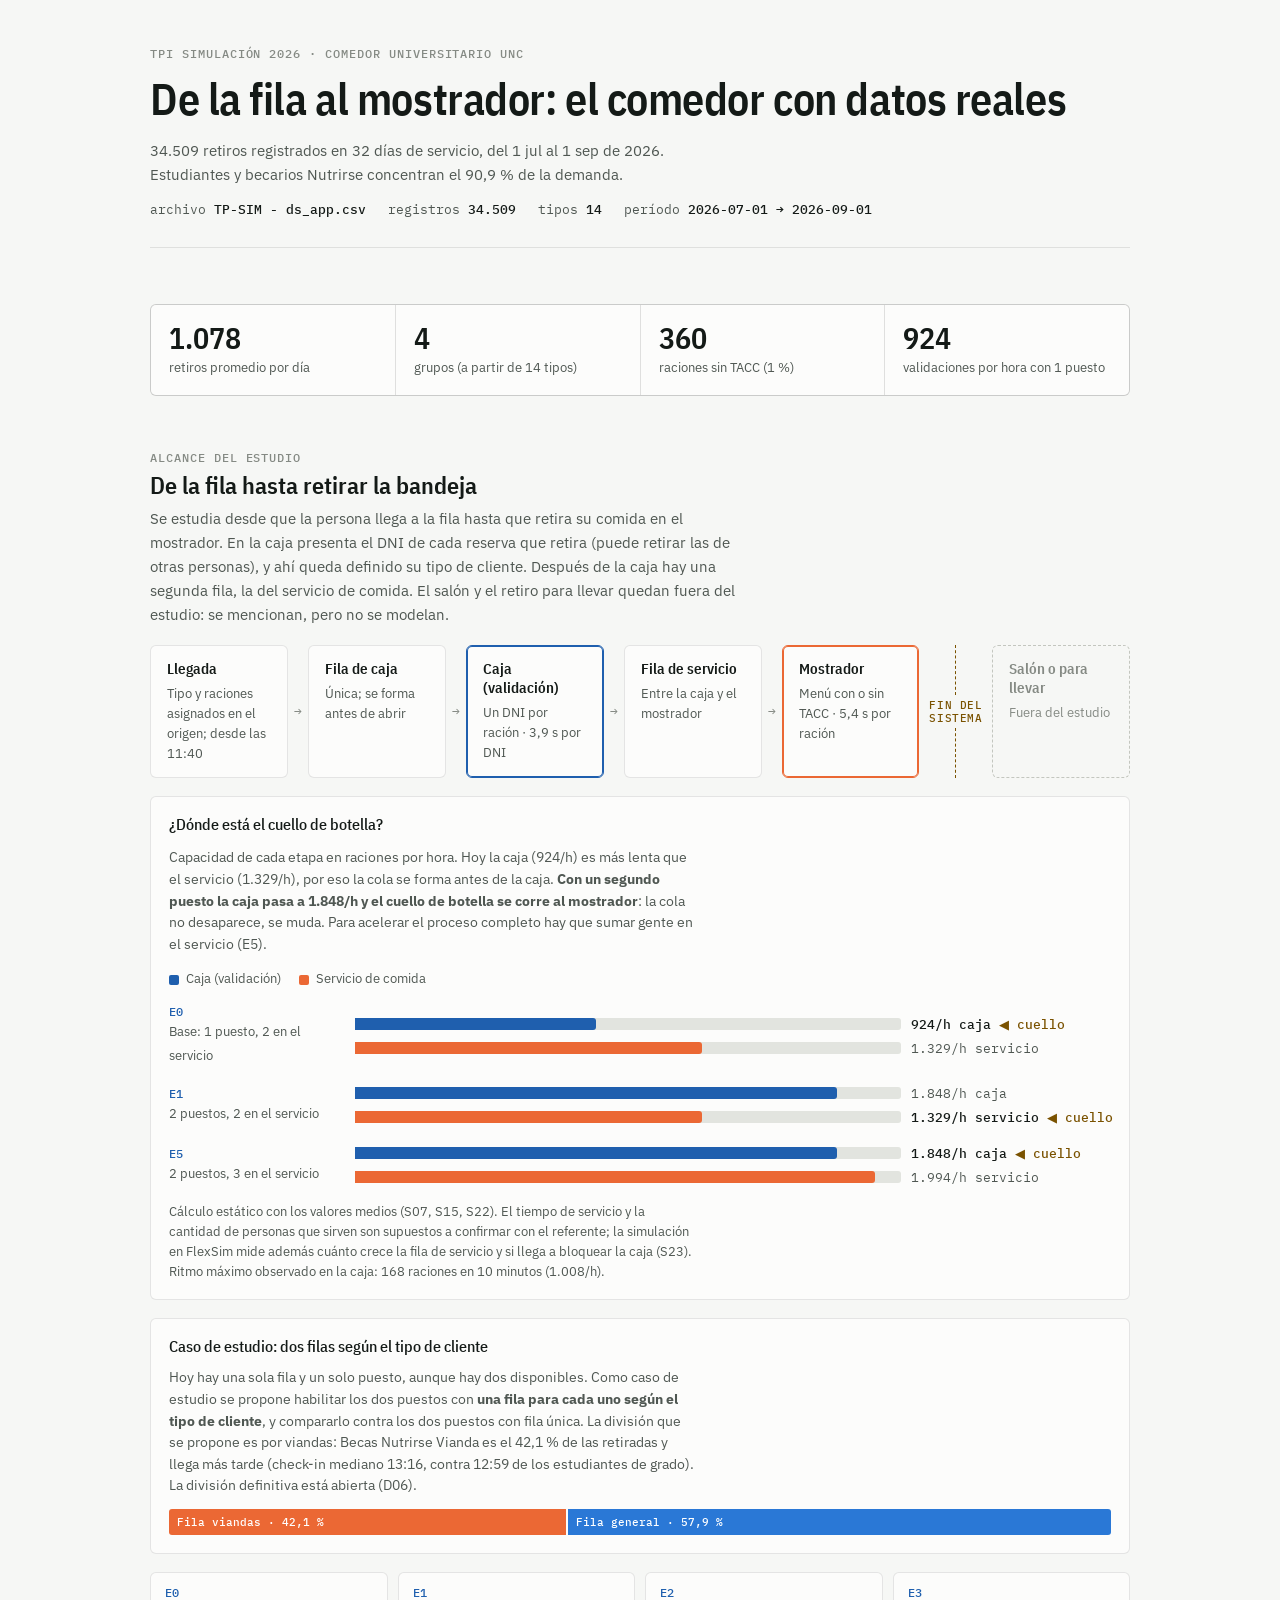
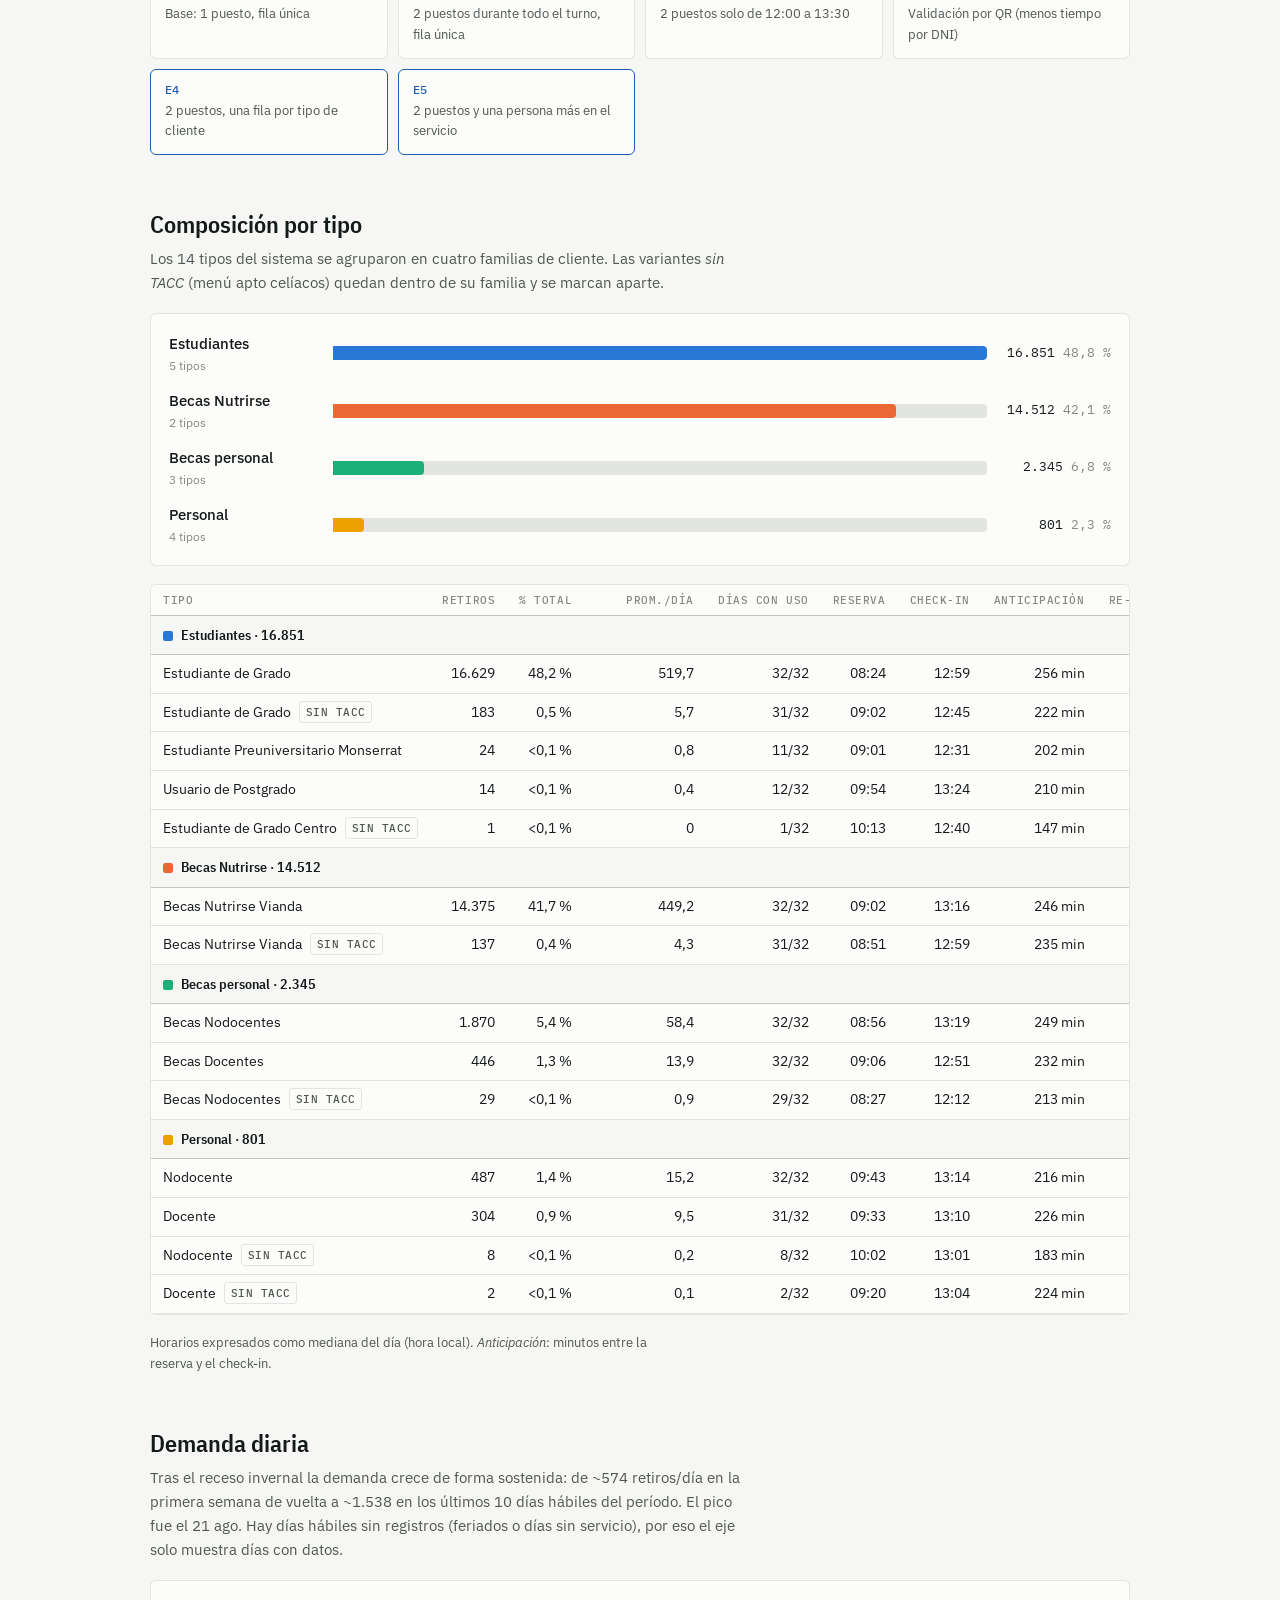
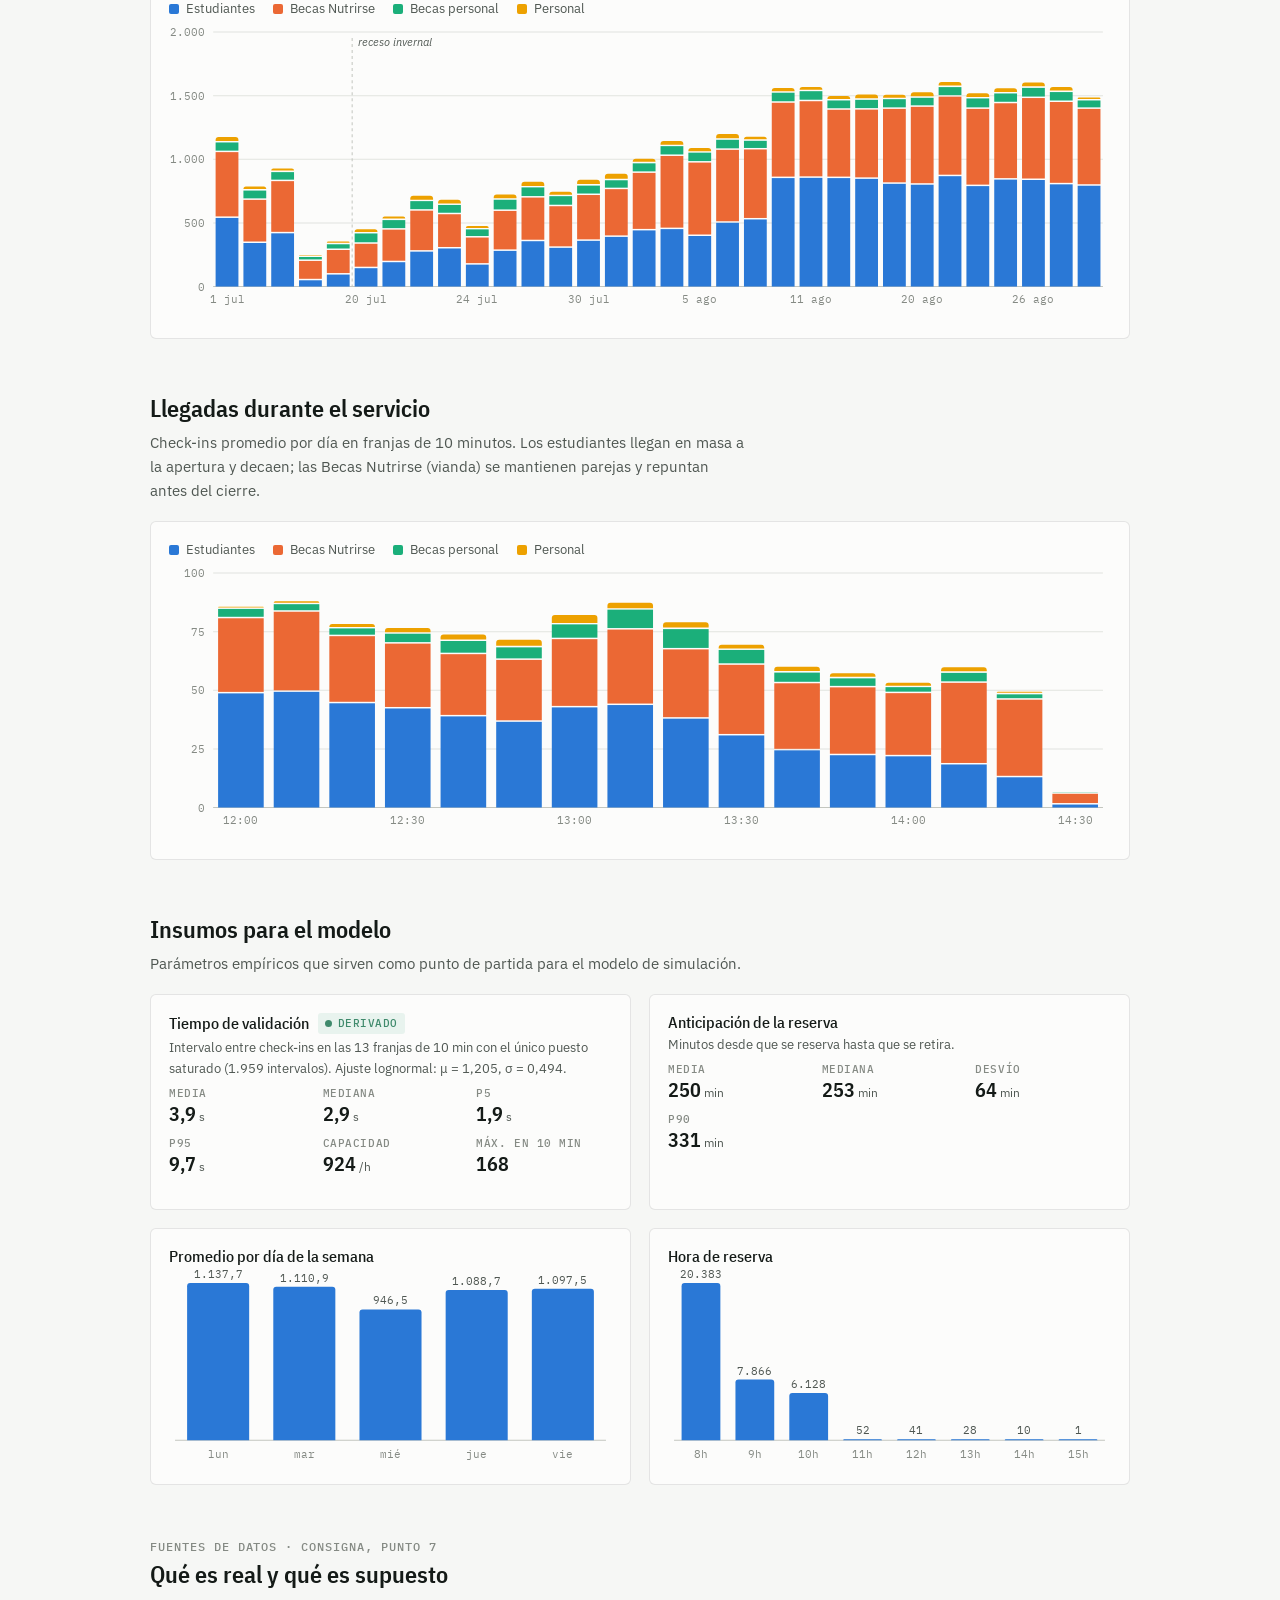
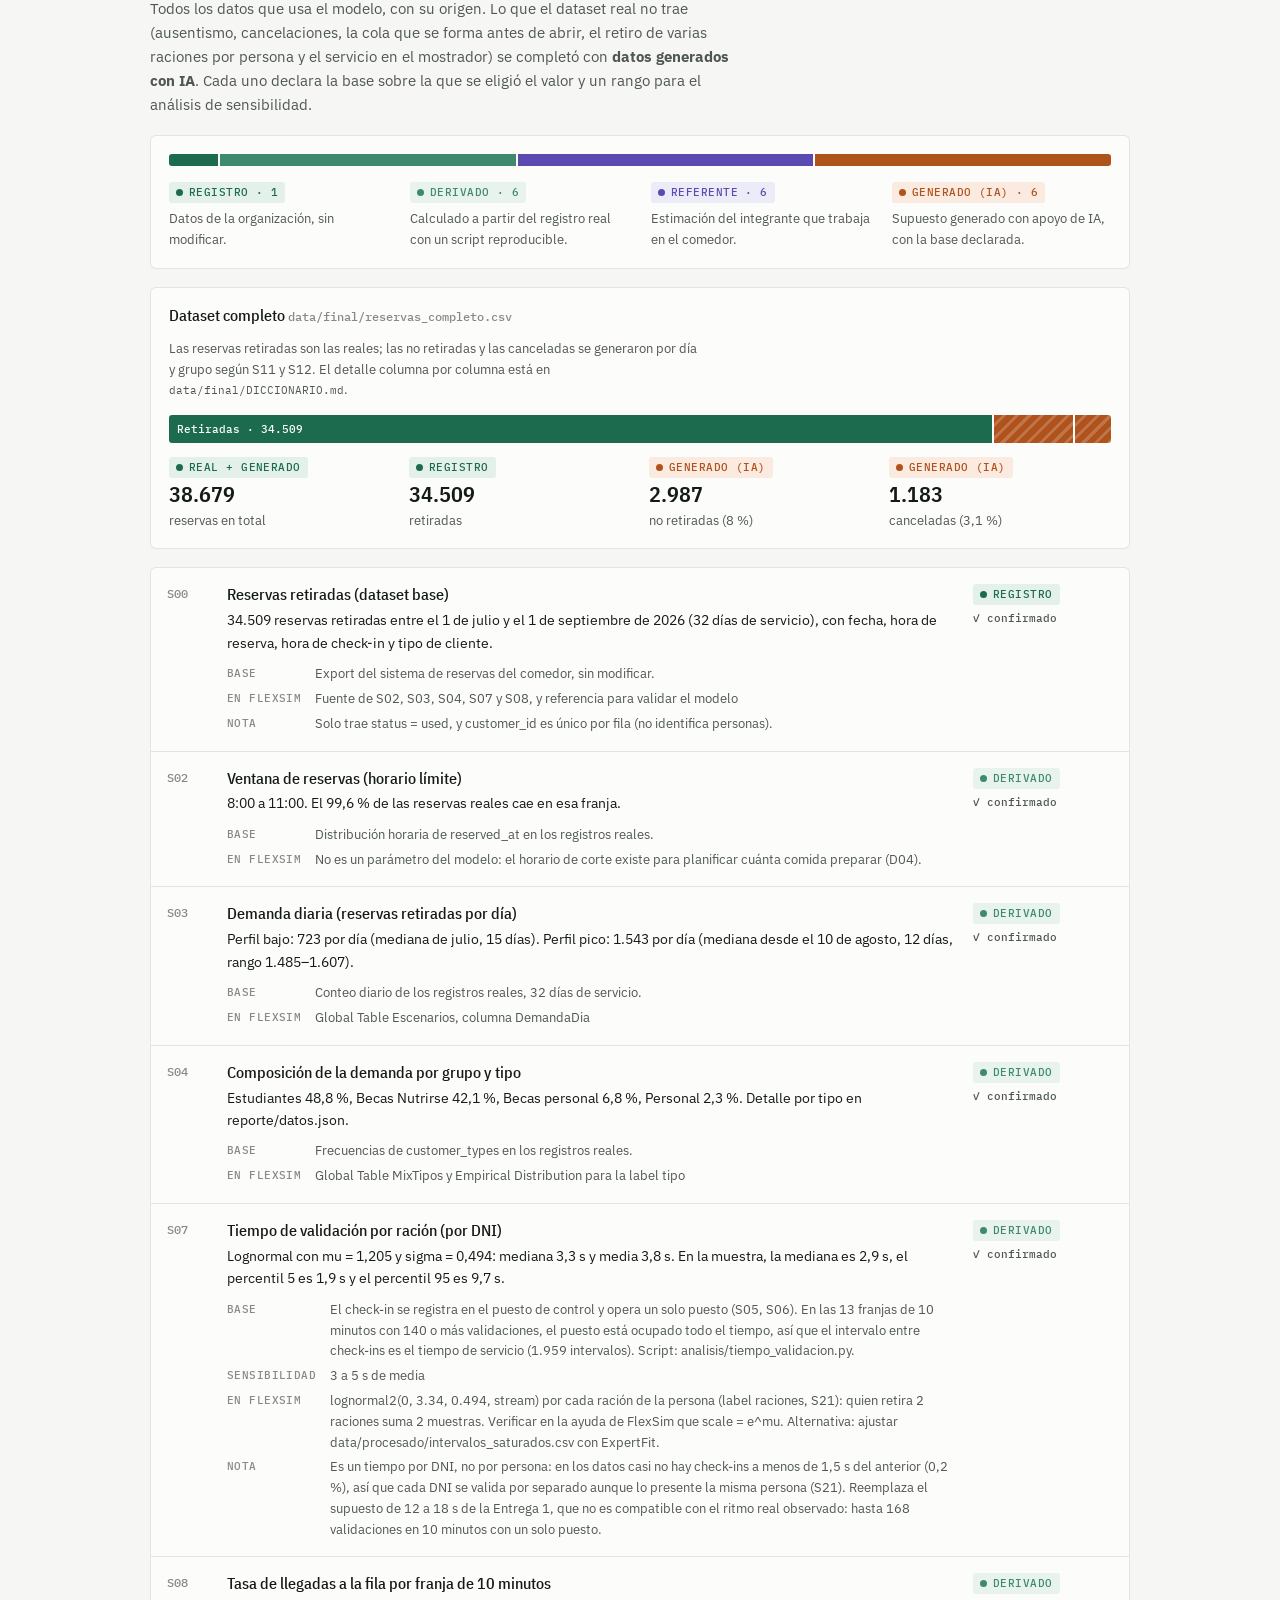
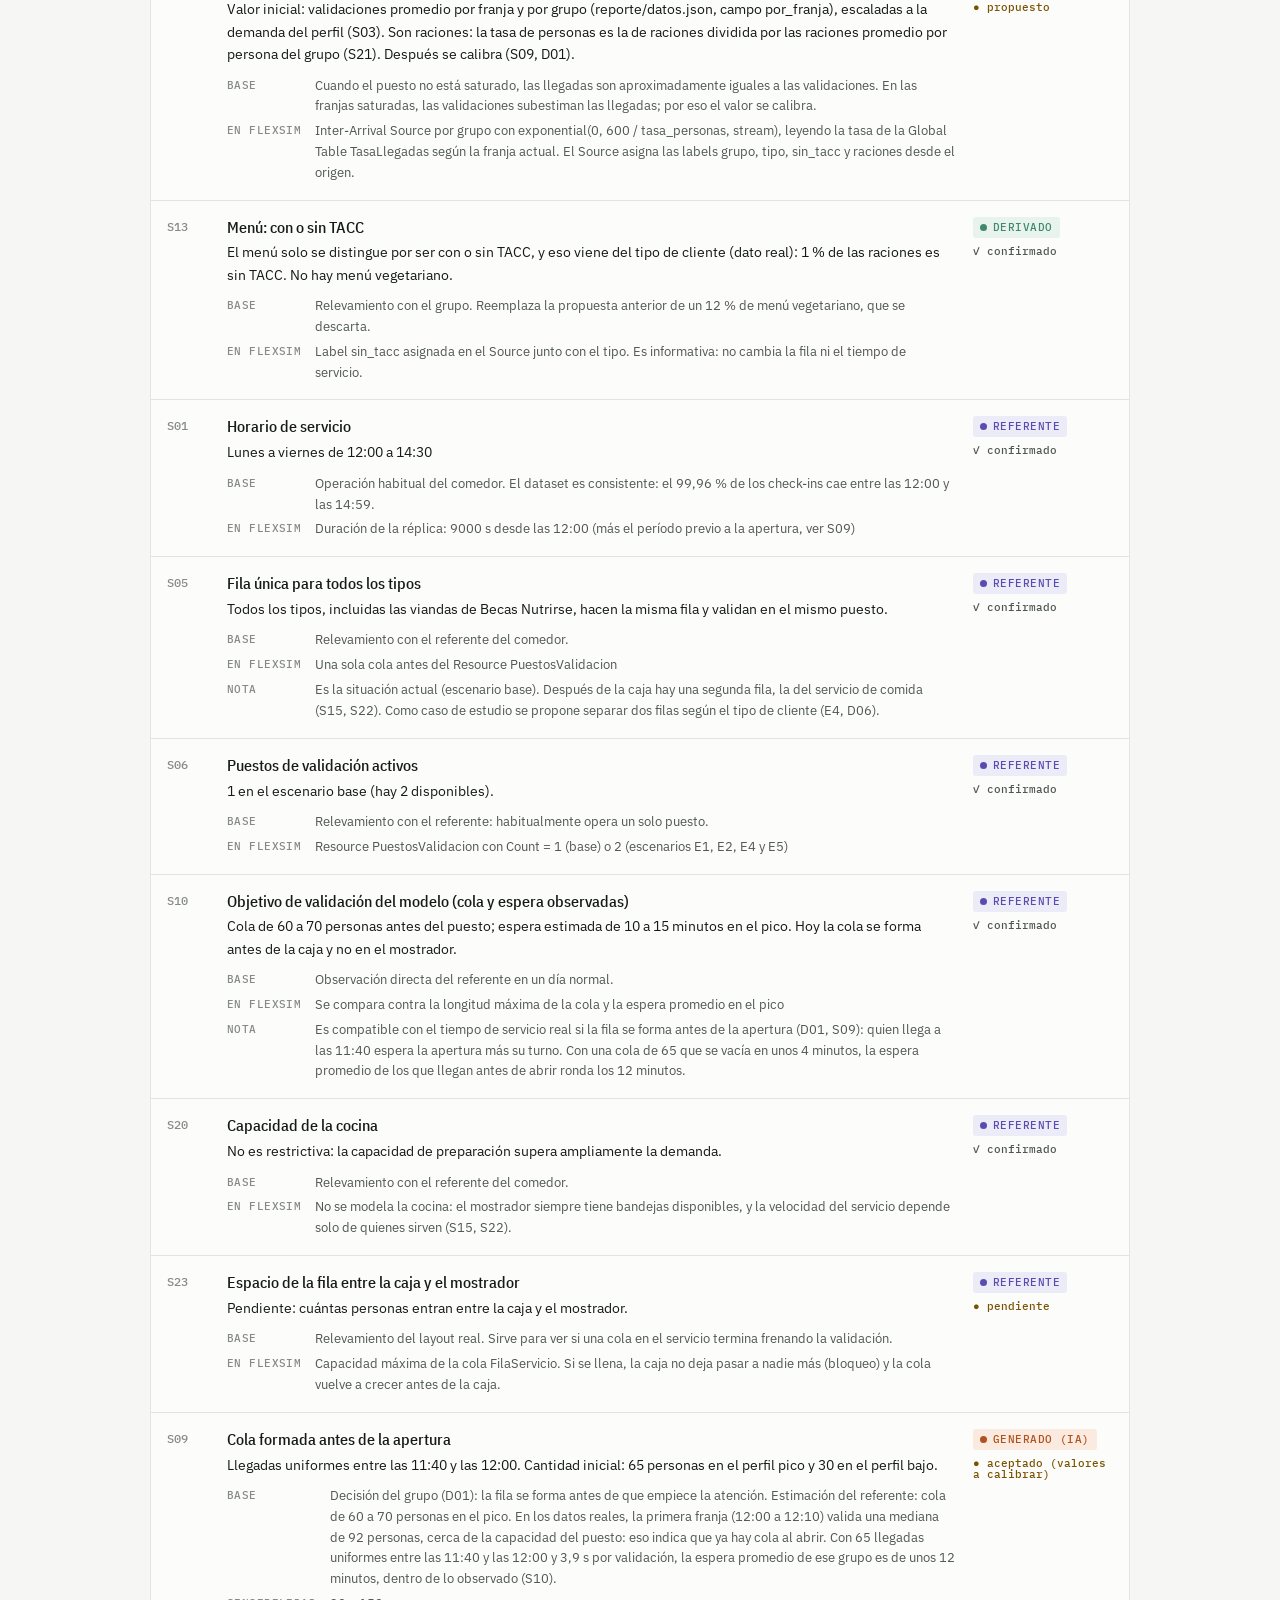
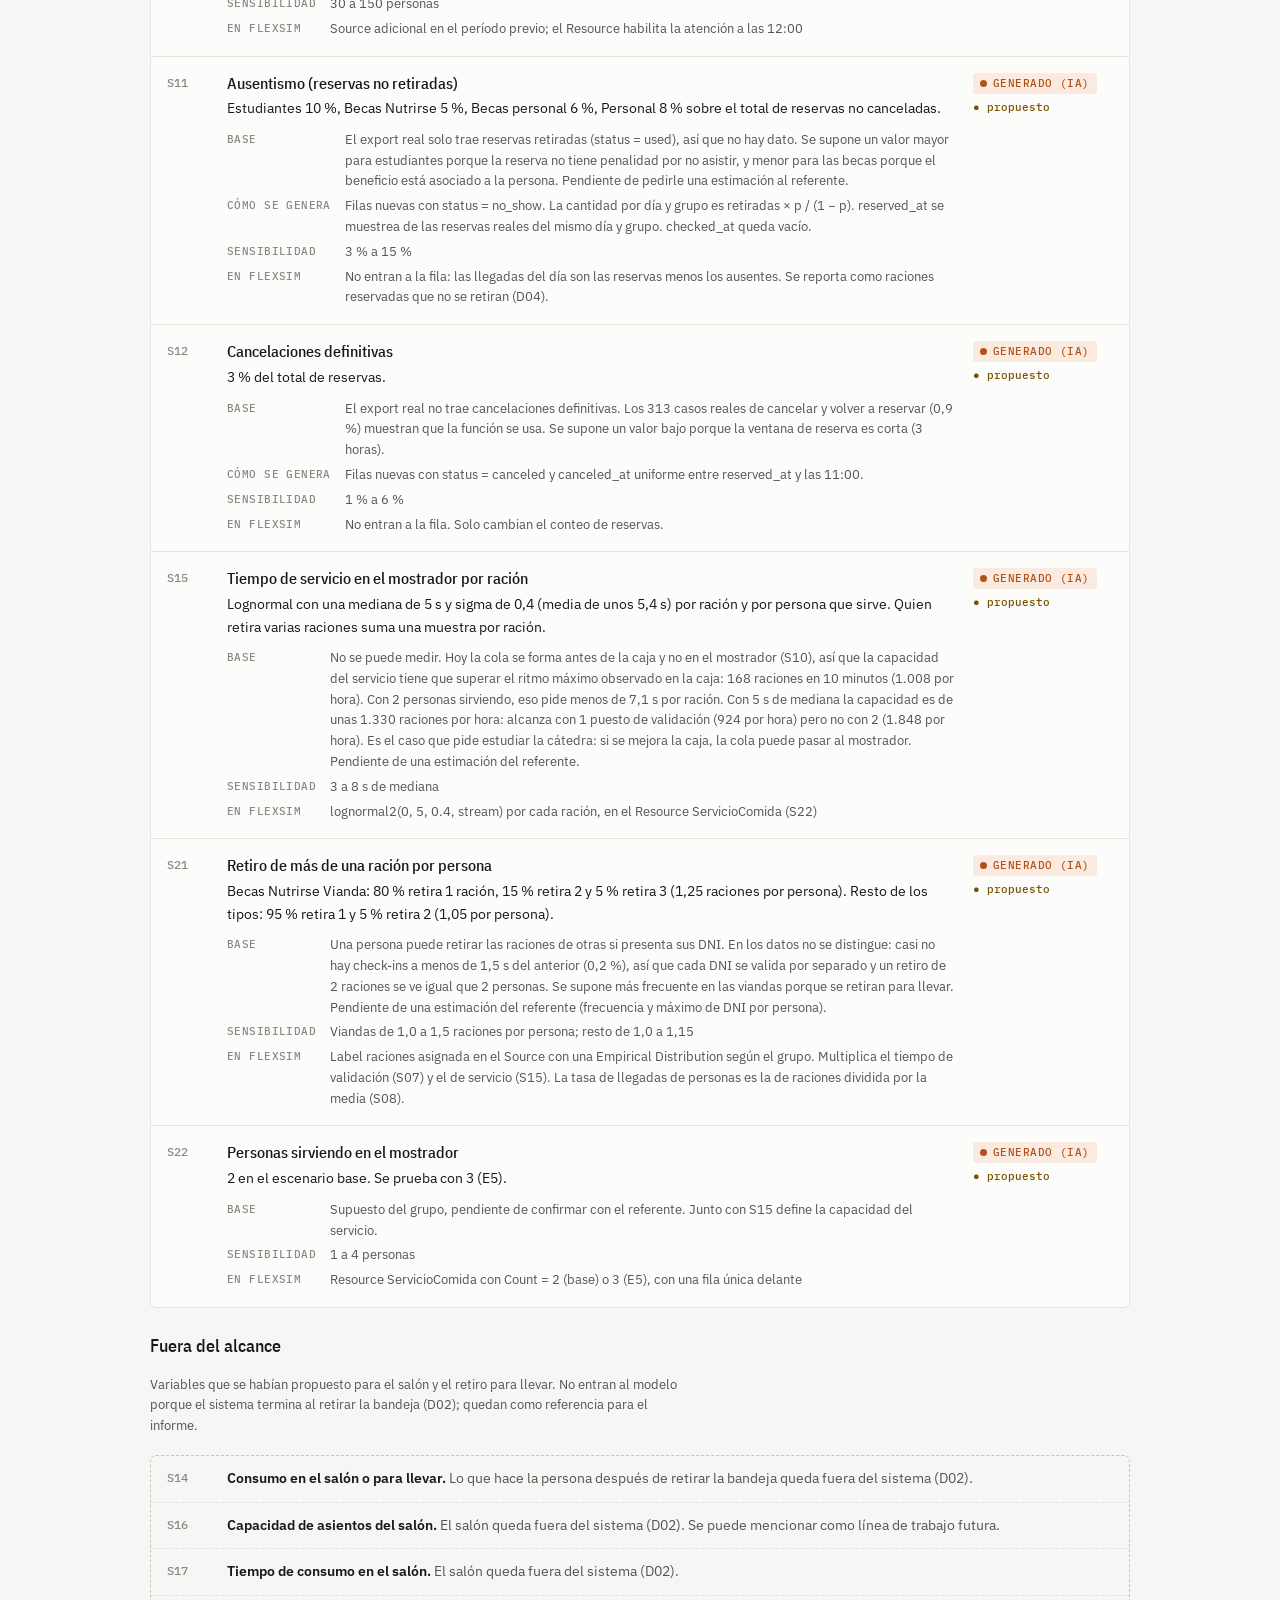
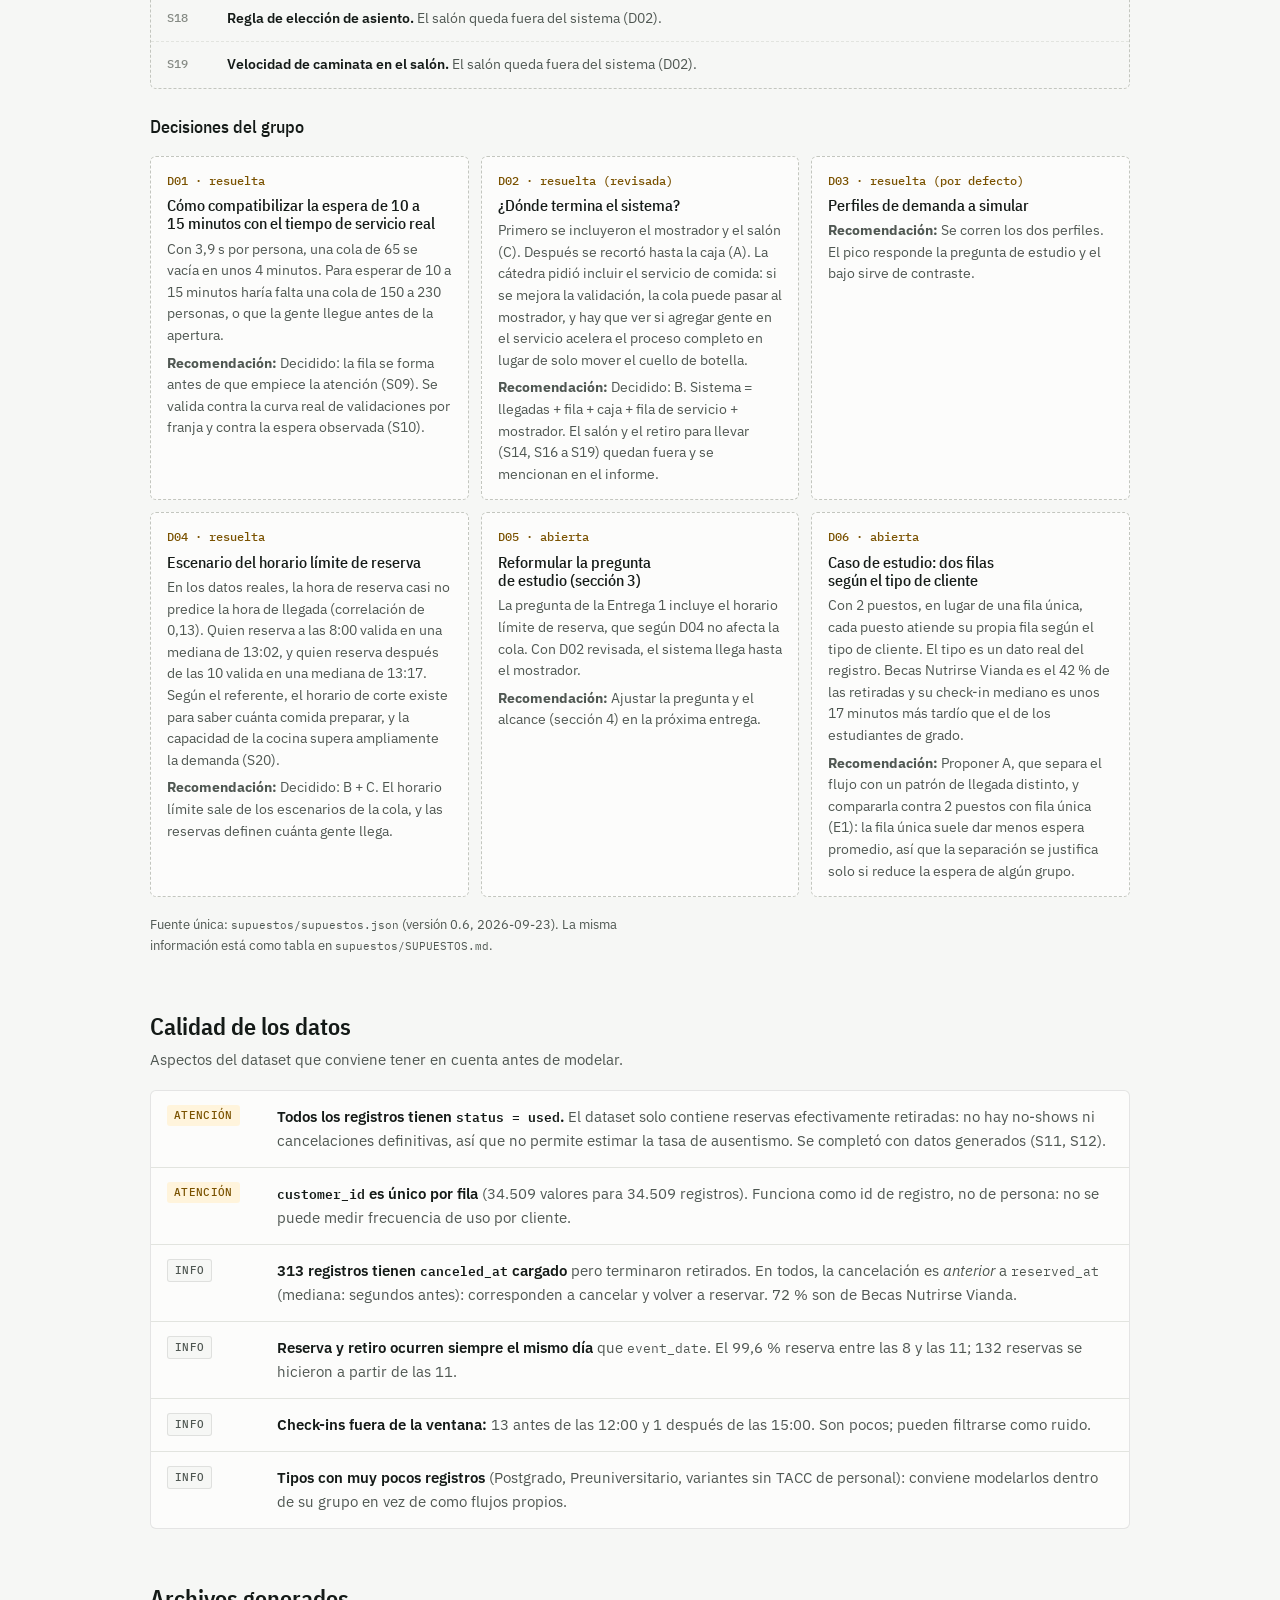
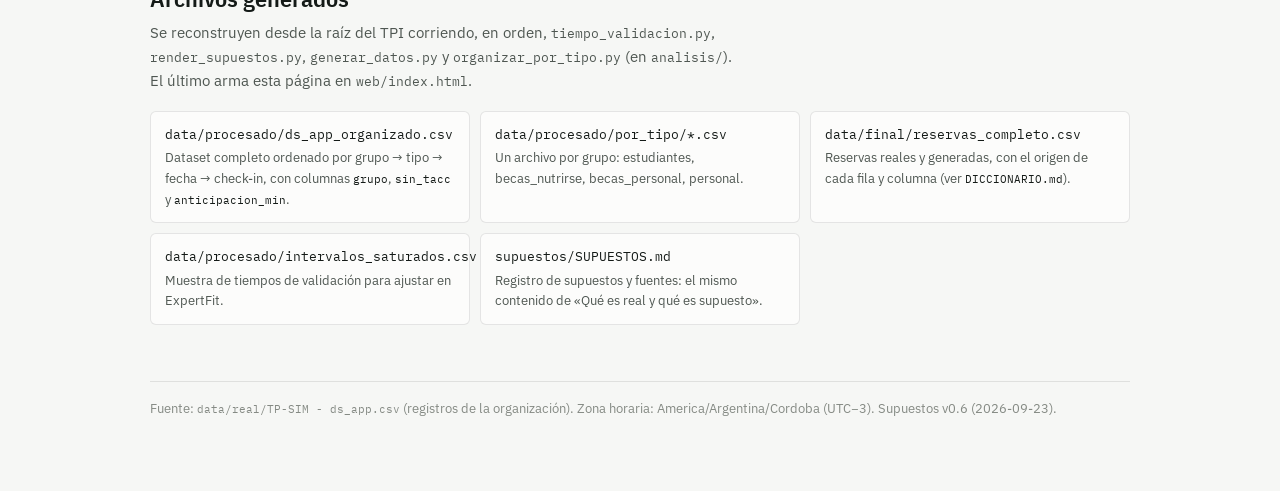
==== web/index.html @ 0ad87bfc "Alcance hasta el mostrador, retiro múltiple y página para Vercel - D02 revisada: el sistema va de la" ====
<!doctype html>
<html lang="es">
<head>
<meta charset="utf-8">
<meta name="viewport" content="width=device-width, initial-scale=1">
<title>Fila del comedor UNC</title>
<meta name="description" content="TPI Simulación 2026: datos, alcance y supuestos del modelo de la fila de validación y del servicio de comida del Comedor Universitario UNC.">
<link rel="icon" href="data:image/svg+xml,%3Csvg xmlns='http://www.w3.org/2000/svg' viewBox='0 0 16 16'%3E%3Crect x='1' y='9' width='3' height='6' rx='1' fill='%232a78d6'/%3E%3Crect x='6.5' y='5' width='3' height='10' rx='1' fill='%232a78d6'/%3E%3Crect x='12' y='1' width='3' height='14' rx='1' fill='%23eb6834'/%3E%3C/svg%3E">
<link rel="preconnect" href="https://fonts.googleapis.com">
<link rel="preconnect" href="https://fonts.gstatic.com" crossorigin>
<link rel="stylesheet" href="https://fonts.googleapis.com/css2?family=IBM+Plex+Mono:wght@400;500&family=IBM+Plex+Sans+Condensed:wght@500;600&family=IBM+Plex+Sans:wght@400;500;600&display=swap">
<style>
:root{
  --ground:#f6f7f5; --surface:#fcfcfb; --ink:#141a17; --ink-2:#4f5752; --muted:#858a84;
  --grid:#e2e4df; --axis:#c3c6bf; --line:rgba(20,26,23,.10); --accent:#1f5fae;
  --s1:#2a78d6; --s2:#eb6834; --s3:#1baf7a; --s4:#eda100;
  --warn-bg:#fff4dc; --warn-ink:#7a5200;
  --sans:"IBM Plex Sans",system-ui,-apple-system,"Segoe UI",sans-serif;
  --cond:"IBM Plex Sans Condensed","Arial Narrow",system-ui,sans-serif;
  --mono:"IBM Plex Mono",ui-monospace,"Cascadia Mono",Consolas,monospace;
}
@media (prefers-color-scheme: dark){
  :root:not([data-theme="light"]){
    color-scheme:dark;
    --ground:#101311; --surface:#191c1a; --ink:#f1f3ef; --ink-2:#c1c6bf; --muted:#8a8f88;
    --grid:#2a2e2b; --axis:#3a3f3b; --line:rgba(255,255,255,.10); --accent:#7fb0ef;
    --s1:#3987e5; --s2:#d95926; --s3:#199e70; --s4:#c98500;
    --warn-bg:#2f2610; --warn-ink:#f2c35e;
  }
}
:root[data-theme="dark"]{
  color-scheme:dark;
  --ground:#101311; --surface:#191c1a; --ink:#f1f3ef; --ink-2:#c1c6bf; --muted:#8a8f88;
  --grid:#2a2e2b; --axis:#3a3f3b; --line:rgba(255,255,255,.10); --accent:#7fb0ef;
  --s1:#3987e5; --s2:#d95926; --s3:#199e70; --s4:#c98500;
  --warn-bg:#2f2610; --warn-ink:#f2c35e;
}
*{box-sizing:border-box}
body{background:var(--ground);color:var(--ink);font:15px/1.6 var(--sans);padding-inline:16px;padding-block:40px 64px}
.page{max-width:980px;margin:0 auto;display:flex;flex-direction:column;gap:56px}
h1,h2,h3{font-family:var(--cond);font-weight:600;line-height:1.15;text-wrap:balance;margin:0}
h1{font-size:clamp(30px,5vw,44px);letter-spacing:-.01em}
h2{font-size:24px}
h3{font-size:16px;font-weight:500}
p{margin:0;max-width:66ch;color:var(--ink-2)}
.eyebrow{font:500 12px/1 var(--mono);letter-spacing:.08em;text-transform:uppercase;color:var(--muted)}
.num{font-variant-numeric:tabular-nums}
code,.mono{font-family:var(--mono);font-size:.88em}

header{display:flex;flex-direction:column;gap:14px;padding-bottom:28px;border-bottom:1px solid var(--line)}
.meta{display:flex;flex-wrap:wrap;gap:6px 22px;font:13px/1.4 var(--mono);color:var(--ink-2)}
.meta b{font-weight:500;color:var(--ink)}

.figs{display:grid;grid-template-columns:repeat(4,1fr);gap:1px;background:var(--line);border:1px solid var(--line);border-radius:6px;overflow:hidden}
.fig{background:var(--surface);padding:16px 18px;display:flex;flex-direction:column;gap:4px}
.fig .v{font:600 30px/1.1 var(--cond)}
.fig .l{font-size:13px;color:var(--ink-2)}
@media (max-width:720px){.figs{grid-template-columns:repeat(2,1fr)}}

section{display:flex;flex-direction:column;gap:18px}
.sec-head{display:flex;flex-direction:column;gap:8px}
.panel{background:var(--surface);border:1px solid var(--line);border-radius:6px;padding:18px}

.legend{display:flex;flex-wrap:wrap;gap:6px 18px;font-size:13px;color:var(--ink-2)}
.legend span{display:inline-flex;align-items:center;gap:7px}
.legend i{width:10px;height:10px;border-radius:2px;display:inline-block}

/* composición por grupo */
.groups{display:flex;flex-direction:column;gap:14px}
.grow{display:grid;grid-template-columns:150px 1fr 110px;gap:14px;align-items:center}
.grow .name{font-weight:500}
.grow .name small{display:block;font-weight:400;font-size:12px;color:var(--muted)}
.track{height:14px;background:var(--grid);border-radius:0 4px 4px 0;overflow:hidden}
.track div{height:100%;border-radius:0 4px 4px 0}
.grow .val{text-align:right;font-family:var(--mono);font-size:13px}
.grow .val span{color:var(--muted)}
@media (max-width:560px){.grow{grid-template-columns:1fr 90px}.grow .track{grid-column:1/-1;grid-row:2}}

/* tabla */
.tbl-wrap{overflow-x:auto;border:1px solid var(--line);border-radius:6px;background:var(--surface)}
table{border-collapse:collapse;width:100%;min-width:760px;font-size:13.5px}
th,td{padding:8px 12px;text-align:right;white-space:nowrap}
th{font:500 11px/1.3 var(--mono);letter-spacing:.05em;text-transform:uppercase;color:var(--muted);border-bottom:1px solid var(--axis);vertical-align:bottom}
td{border-bottom:1px solid var(--grid);font-variant-numeric:tabular-nums}
th:first-child,td:first-child{text-align:left}
tr.gh td{background:var(--ground);font-family:var(--cond);font-weight:600;font-size:14px;border-bottom:1px solid var(--axis)}
tr.gh td i{width:10px;height:10px;border-radius:2px;display:inline-block;margin-right:8px;vertical-align:-1px}
.tag{font:500 10.5px/1 var(--mono);letter-spacing:.04em;padding:3px 6px;border-radius:3px;border:1px solid var(--line);color:var(--ink-2);margin-left:8px;vertical-align:1px}
td.bar{width:120px;padding-right:18px}
td.bar div{height:8px;border-radius:0 3px 3px 0}

/* charts */
.chart{position:relative;width:100%}
.chart svg{display:block;width:100%;height:auto;overflow:visible}
.chart text{fill:var(--muted);font:11px var(--mono)}
.chart .gl{stroke:var(--grid);stroke-width:1}
.chart .bl{stroke:var(--axis);stroke-width:1}
.chart .note{fill:var(--ink-2);font:italic 11px var(--sans)}
.chart .hit{fill:transparent;cursor:crosshair}
.chart .hit:hover{fill:var(--line)}
.tip{position:absolute;pointer-events:none;background:var(--surface);border:1px solid var(--line);box-shadow:0 6px 20px rgba(0,0,0,.12);border-radius:6px;padding:10px 12px;font-size:12.5px;min-width:170px;z-index:5}
.tip b{display:block;font:500 12px var(--mono);margin-bottom:6px;color:var(--ink)}
.tip div{display:flex;justify-content:space-between;gap:14px;color:var(--ink-2)}
.tip div span:last-child{font-family:var(--mono);color:var(--ink)}
.tip i{width:8px;height:8px;border-radius:2px;display:inline-block;margin-right:6px}
.tip .tot{border-top:1px solid var(--grid);margin-top:5px;padding-top:5px}

.two{display:grid;grid-template-columns:1fr 1fr;gap:18px}
@media (max-width:760px){.two{grid-template-columns:1fr}}

.stats{display:grid;grid-template-columns:repeat(auto-fit,minmax(130px,1fr));gap:10px 18px;margin-top:6px}
.stats div{display:flex;flex-direction:column;gap:2px}
.stats dt{font:500 11px var(--mono);letter-spacing:.05em;text-transform:uppercase;color:var(--muted)}
.stats dd{margin:0;font:600 20px/1.2 var(--cond)}
.stats dd small{font:400 12px var(--sans);color:var(--ink-2);margin-left:3px}

.obs{display:flex;flex-direction:column;gap:0;margin:0;padding:0;border:1px solid var(--line);border-radius:6px;background:var(--surface)}
.obs li{list-style:none;display:grid;grid-template-columns:96px 1fr;gap:14px;padding:14px 16px;border-bottom:1px solid var(--grid)}
.obs li:last-child{border-bottom:0}
.pill{align-self:start;justify-self:start;font:500 11px/1 var(--mono);padding:5px 7px;border-radius:3px;background:var(--warn-bg);color:var(--warn-ink);letter-spacing:.03em}
.pill.info{background:var(--ground);color:var(--ink-2);border:1px solid var(--line)}
.obs p{max-width:none}
.obs strong{color:var(--ink);font-weight:600}
@media (max-width:520px){.obs li{grid-template-columns:1fr;gap:8px}}

.files{display:grid;grid-template-columns:repeat(auto-fit,minmax(260px,1fr));gap:10px}
.files div{padding:12px 14px;border:1px solid var(--line);border-radius:6px;background:var(--surface);display:flex;flex-direction:column;gap:3px}
.files code{color:var(--ink)}
.files span{font-size:13px;color:var(--ink-2)}
/* origen de los datos */
:root{--o-registro:#1d6b4f;--o-derivado:#3f8a6c;--o-referente:#5b4bb0;--o-generado:#b0521c;--o-registro-bg:#e3f1ea;--o-derivado-bg:#e8f3ee;--o-referente-bg:#ecebf8;--o-generado-bg:#fbeadf;--o-on:#fff}
@media (prefers-color-scheme: dark){:root:not([data-theme="light"]){--o-registro:#6fd0a6;--o-derivado:#8fd6b8;--o-referente:#aea5f0;--o-generado:#f2a06d;--o-registro-bg:#16302a;--o-derivado-bg:#18302a;--o-referente-bg:#252240;--o-generado-bg:#3a2415;--o-on:#101311}}
:root[data-theme="dark"]{--o-registro:#6fd0a6;--o-derivado:#8fd6b8;--o-referente:#aea5f0;--o-generado:#f2a06d;--o-registro-bg:#16302a;--o-derivado-bg:#18302a;--o-referente-bg:#252240;--o-generado-bg:#3a2415;--o-on:#101311}
.origin-bar{display:flex;height:12px;border-radius:3px;overflow:hidden;gap:2px}
.origin-bar div{height:100%}
.origin-keys{display:grid;grid-template-columns:repeat(auto-fit,minmax(200px,1fr));gap:14px 22px}
.origin-keys div{display:flex;flex-direction:column;gap:6px;align-items:flex-start}
.origin-keys p{font-size:13px}
.ob{display:inline-flex;align-items:center;gap:6px;font:500 11px/1 var(--mono);letter-spacing:.04em;text-transform:uppercase;padding:5px 7px;border-radius:3px;white-space:nowrap}
.ob::before{content:"";width:7px;height:7px;border-radius:50%;background:currentColor}
.ob.registro{color:var(--o-registro);background:var(--o-registro-bg)}
.ob.derivado{color:var(--o-derivado);background:var(--o-derivado-bg)}
.ob.referente{color:var(--o-referente);background:var(--o-referente-bg)}
.ob.generado{color:var(--o-generado);background:var(--o-generado-bg)}
.sups{display:flex;flex-direction:column;border:1px solid var(--line);border-radius:6px;background:var(--surface)}
.sup{display:grid;grid-template-columns:44px 1fr 140px;gap:6px 16px;padding:16px;border-bottom:1px solid var(--grid)}
.sup:last-child{border-bottom:0}
.sup .id{font:500 12px/1.7 var(--mono);color:var(--muted)}
.sup h3{font-size:15.5px;line-height:1.35}
.sup .val{color:var(--ink);font-size:14px;max-width:none}
.sup dl{margin:6px 0 0;display:grid;grid-template-columns:max-content 1fr;gap:4px 14px;font-size:13px}
.sup dt{color:var(--muted);font:500 10.5px/1.9 var(--mono);text-transform:uppercase;letter-spacing:.04em}
.sup dd{margin:0;color:var(--ink-2)}
.sup .side{display:flex;flex-direction:column;gap:8px;align-items:flex-start}
.st{font:500 11px/1 var(--mono);color:var(--ink-2)}
.st.pend{color:var(--warn-ink)}
.sup-body{display:flex;flex-direction:column;gap:4px;min-width:0}
@media (max-width:640px){.sup{grid-template-columns:1fr}.sup .side{flex-direction:row;flex-wrap:wrap;align-items:center}.sup dl{grid-template-columns:1fr;gap:0 0}.sup dd{margin-bottom:6px}}
.full{display:flex;flex-direction:column;gap:14px}
.full-bar{display:flex;height:28px;gap:2px}
.full-bar div{height:100%;display:flex;align-items:center;padding-left:8px;font:500 11px var(--mono);color:var(--o-on);white-space:nowrap;overflow:hidden;min-width:0}
.full-bar div:first-child{border-radius:3px 0 0 3px}
.full-bar div:last-child{border-radius:0 3px 3px 0}
.full-bar .gen{background:repeating-linear-gradient(135deg,var(--o-generado) 0 6px,color-mix(in srgb,var(--o-generado) 80%,var(--surface)) 6px 9px)}
.full-stats{display:grid;grid-template-columns:repeat(auto-fit,minmax(150px,1fr));gap:12px 18px}
.full-stats div{display:flex;flex-direction:column;gap:4px;align-items:flex-start}
.full-stats b{font:600 22px/1.1 var(--cond);font-variant-numeric:tabular-nums}
.full-stats span:last-child{font-size:12.5px;color:var(--ink-2)}
.dec{display:grid;grid-template-columns:repeat(auto-fit,minmax(280px,1fr));gap:12px}
.dec > div{padding:14px 16px;border:1px dashed var(--axis);border-radius:6px;background:var(--surface);display:flex;flex-direction:column;gap:6px}
.dec p{font-size:13.5px}
.dec b{font-family:var(--mono);font-weight:500;font-size:12px;color:var(--warn-ink)}
footer{font-size:12.5px;color:var(--muted);border-top:1px solid var(--line);padding-top:16px}
/* alcance */
.flow{display:flex;align-items:stretch;gap:0;flex-wrap:wrap}
.flow .step{flex:1 1 110px;min-width:0;display:flex;flex-direction:column;gap:4px;padding:14px 16px;background:var(--surface);border:1px solid var(--line);border-radius:6px}
.flow .step b{font:600 15px/1.25 var(--cond)}
.flow .step span{font-size:12.5px;color:var(--ink-2)}
.flow .step.key{border-color:var(--accent);box-shadow:inset 0 0 0 1px var(--accent)}
.flow .step.out{background:transparent;border-style:dashed;border-color:var(--axis)}
.flow .step.out b,.flow .step.out span{color:var(--muted)}
.flow .arr{flex:0 0 26px;display:flex;align-items:center;justify-content:center;color:var(--muted);font:13px var(--mono)}
.flow .cut{flex:0 0 auto;display:flex;flex-direction:column;align-items:center;justify-content:center;gap:4px;padding:0 10px;color:var(--warn-ink);font:500 10.5px/1.2 var(--mono);letter-spacing:.05em;text-transform:uppercase;text-align:center}
.flow .cut::before,.flow .cut::after{content:"";width:1px;flex:1;min-height:10px;border-left:1px dashed var(--warn-ink)}
.flow .step.srv{border-color:var(--s2);box-shadow:inset 0 0 0 1px var(--s2)}
.flow .arr{flex-basis:20px}
/* cuello de botella */
.cap{display:flex;flex-direction:column;gap:16px}
.cap-row{display:grid;grid-template-columns:170px 1fr;gap:6px 16px;align-items:center}
.cap-row .name b{display:block;font:500 12px var(--mono);color:var(--accent)}
.cap-row .name span{font-size:13px;color:var(--ink-2)}
.cap-bars{position:relative;display:flex;flex-direction:column;gap:4px}
.cap-bar{display:grid;grid-template-columns:minmax(0,1fr) 200px;gap:10px;align-items:center;font-size:12.5px}
.cap-bar .t{height:12px;background:var(--grid);border-radius:0 3px 3px 0;overflow:hidden}
.cap-bar .t div{height:100%;border-radius:0 3px 3px 0}
.cap-bar .v{font-family:var(--mono);color:var(--ink-2);white-space:nowrap}
.cap-bar.min .v{color:var(--ink);font-weight:500}
.cap-bar.min .v::after{content:" ◀ cuello";color:var(--warn-ink)}
@media (max-width:560px){.cap-row{grid-template-columns:1fr}.cap-bar{grid-template-columns:minmax(0,1fr) 180px;font-size:11.5px}}
@media (max-width:900px){.flow{flex-direction:column}.flow .step{flex:none}.flow .arr{flex:none;height:22px;transform:rotate(90deg)}.flow .cut{flex-direction:row;padding:8px 0}.flow .cut::before,.flow .cut::after{width:auto;height:1px;min-height:0;border-left:0;border-top:1px dashed var(--warn-ink)}}
.esc{display:grid;grid-template-columns:repeat(auto-fit,minmax(200px,1fr));gap:10px}
.esc div{padding:12px 14px;border:1px solid var(--line);border-radius:6px;background:var(--surface);display:flex;flex-direction:column;gap:4px}
.esc div.new{border-color:var(--accent)}
.esc b{font:500 12px var(--mono);color:var(--accent)}
.esc span{font-size:13px;color:var(--ink-2)}
.split{display:flex;height:26px;gap:2px}
.split div{display:flex;align-items:center;padding-left:8px;font:500 11px var(--mono);color:#fff;white-space:nowrap;overflow:hidden;min-width:0}
.split div:first-child{border-radius:3px 0 0 3px}
.split div:last-child{border-radius:0 3px 3px 0}
.fuera{margin:0;padding:0;display:flex;flex-direction:column;border:1px dashed var(--axis);border-radius:6px}
.fuera li{list-style:none;display:grid;grid-template-columns:44px 1fr;gap:6px 16px;padding:12px 16px;border-bottom:1px dashed var(--grid);font-size:13.5px;color:var(--ink-2)}
.fuera li:last-child{border-bottom:0}
.fuera .id{font:500 12px/1.7 var(--mono);color:var(--muted)}
.fuera b{color:var(--ink);font-weight:600}
</style>
</head>
<body>

<div class="page">
  <header>
    <span class="eyebrow">TPI Simulación 2026 · Comedor Universitario UNC</span>
    <h1>De la fila al mostrador: el comedor con datos reales</h1>
    <p id="lead"></p>
    <div class="meta" id="meta"></div>
  </header>

  <div class="figs" id="figs"></div>

  <section id="alcance">
    <div class="sec-head">
      <span class="eyebrow">Alcance del estudio</span>
      <h2>De la fila hasta retirar la bandeja</h2>
      <p>Se estudia desde que la persona llega a la fila hasta que retira su comida en el mostrador. En la caja presenta el DNI de cada reserva que retira (puede retirar las de otras personas), y ahí queda definido su tipo de cliente. Después de la caja hay una segunda fila, la del servicio de comida. El salón y el retiro para llevar quedan fuera del estudio: se mencionan, pero no se modelan.</p>
    </div>
    <div class="flow" role="img" aria-label="Flujo del sistema: llegada, fila, caja, fila de servicio y mostrador dentro del alcance; salón fuera">
      <div class="step"><b>Llegada</b><span>Tipo y raciones asignados en el origen; desde las 11:40</span></div>
      <div class="arr">→</div>
      <div class="step"><b>Fila de caja</b><span>Única; se forma antes de abrir</span></div>
      <div class="arr">→</div>
      <div class="step key"><b>Caja (validación)</b><span>Un DNI por ración · <span id="flow-val"></span></span></div>
      <div class="arr">→</div>
      <div class="step"><b>Fila de servicio</b><span>Entre la caja y el mostrador</span></div>
      <div class="arr">→</div>
      <div class="step srv"><b>Mostrador</b><span>Menú con o sin TACC · <span id="flow-srv"></span></span></div>
      <div class="cut">fin del<br>sistema</div>
      <div class="step out"><b>Salón o para llevar</b><span>Fuera del estudio</span></div>
    </div>
    <div class="panel" style="display:flex;flex-direction:column;gap:14px">
      <h3>¿Dónde está el cuello de botella?</h3>
      <p style="font-size:13.5px" id="p-cap"></p>
      <div class="legend"><span><i style="background:var(--accent)"></i>Caja (validación)</span><span><i style="background:var(--s2)"></i>Servicio de comida</span></div>
      <div class="cap" id="cap" role="img" aria-label="Capacidad de la caja y del servicio en raciones por hora, por escenario"></div>
      <p style="font-size:12.5px" id="p-cap-nota"></p>
    </div>
    <div class="panel" style="display:flex;flex-direction:column;gap:12px">
      <h3>Caso de estudio: dos filas según el tipo de cliente</h3>
      <p style="font-size:13.5px" id="p-split"></p>
      <div class="split" id="split" role="img" aria-label="Reparto de las retiradas entre la fila de viandas y la fila general"></div>
    </div>
    <div class="esc" id="esc"></div>
  </section>

  <section>
    <div class="sec-head">
      <h2>Composición por tipo</h2>
      <p>Los 14 tipos del sistema se agruparon en cuatro familias de cliente. Las variantes <em>sin TACC</em> (menú apto celíacos) quedan dentro de su familia y se marcan aparte.</p>
    </div>
    <div class="panel groups" id="groups"></div>
    <div class="tbl-wrap"><table id="tabla"></table></div>
    <p style="font-size:13px">Horarios expresados como mediana del día (hora local). <em>Anticipación</em>: minutos entre la reserva y el check-in.</p>
  </section>

  <section>
    <div class="sec-head">
      <h2>Demanda diaria</h2>
      <p id="p-diaria"></p>
    </div>
    <div class="panel">
      <div class="legend js-legend"></div>
      <div class="chart" id="ch-diaria"></div>
    </div>
  </section>

  <section>
    <div class="sec-head">
      <h2>Llegadas durante el servicio</h2>
      <p>Check-ins promedio por día en franjas de 10 minutos. Los estudiantes llegan en masa a la apertura y decaen; las Becas Nutrirse (vianda) se mantienen parejas y repuntan antes del cierre.</p>
    </div>
    <div class="panel">
      <div class="legend js-legend"></div>
      <div class="chart" id="ch-franja"></div>
    </div>
  </section>

  <section>
    <div class="sec-head">
      <h2>Insumos para el modelo</h2>
      <p>Parámetros empíricos que sirven como punto de partida para el modelo de simulación.</p>
    </div>
    <div class="two">
      <div class="panel">
        <h3>Tiempo de validación <span class="ob derivado" style="margin-left:6px;vertical-align:2px">Derivado</span></h3>
        <p style="font-size:13px;margin-top:4px" id="p-val"></p>
        <dl class="stats" id="st-ia"></dl>
      </div>
      <div class="panel">
        <h3>Anticipación de la reserva</h3>
        <p style="font-size:13px;margin-top:4px">Minutos desde que se reserva hasta que se retira.</p>
        <dl class="stats" id="st-ant"></dl>
      </div>
      <div class="panel">
        <h3>Promedio por día de la semana</h3>
        <div class="chart" id="ch-dow"></div>
      </div>
      <div class="panel">
        <h3>Hora de reserva</h3>
        <div class="chart" id="ch-hres"></div>
      </div>
    </div>
  </section>

  <section id="origen">
    <div class="sec-head">
      <span class="eyebrow">Fuentes de datos · consigna, punto 7</span>
      <h2>Qué es real y qué es supuesto</h2>
      <p>Todos los datos que usa el modelo, con su origen. Lo que el dataset real no trae (ausentismo, cancelaciones, la cola que se forma antes de abrir, el retiro de varias raciones por persona y el servicio en el mostrador) se completó con <strong>datos generados con IA</strong>. Cada uno declara la base sobre la que se eligió el valor y un rango para el análisis de sensibilidad.</p>
    </div>
    <div class="panel" style="display:flex;flex-direction:column;gap:16px">
      <div class="origin-bar" id="origin-bar" role="img" aria-label="Cantidad de datos por origen"></div>
      <div class="origin-keys" id="origin-keys"></div>
    </div>
    <div class="panel full">
      <h3>Dataset completo <code style="font-size:12px;color:var(--muted)">data/final/reservas_completo.csv</code></h3>
      <p style="font-size:13px">Las reservas retiradas son las reales; las no retiradas y las canceladas se generaron por día y grupo según S11 y S12. El detalle columna por columna está en <code>data/final/DICCIONARIO.md</code>.</p>
      <div class="full-bar" id="full-bar" role="img" aria-label="Reservas por estado y origen"></div>
      <div class="full-stats" id="full-stats"></div>
    </div>
    <div class="sups" id="sups"></div>
    <h3 style="font-size:18px;margin-top:10px">Fuera del alcance</h3>
    <p style="font-size:13px">Variables que se habían propuesto para el salón y el retiro para llevar. No entran al modelo porque el sistema termina al retirar la bandeja (D02); quedan como referencia para el informe.</p>
    <ul class="fuera" id="fuera"></ul>
    <h3 style="font-size:18px;margin-top:10px">Decisiones del grupo</h3>
    <div class="dec" id="decs"></div>
    <p style="font-size:13px">Fuente única: <code>supuestos/supuestos.json</code> (versión <span id="sup-ver"></span>). La misma información está como tabla en <code>supuestos/SUPUESTOS.md</code>.</p>
  </section>

  <section>
    <div class="sec-head">
      <h2>Calidad de los datos</h2>
      <p>Aspectos del dataset que conviene tener en cuenta antes de modelar.</p>
    </div>
    <ul class="obs" id="obs"></ul>
  </section>

  <section>
    <div class="sec-head">
      <h2>Archivos generados</h2>
      <p>Se reconstruyen desde la raíz del TPI corriendo, en orden, <code>tiempo_validacion.py</code>, <code>render_supuestos.py</code>, <code>generar_datos.py</code> y <code>organizar_por_tipo.py</code> (en <code>analisis/</code>). El último arma esta página en <code>web/index.html</code>.</p>
    </div>
    <div class="files">
      <div><code>data/procesado/ds_app_organizado.csv</code><span>Dataset completo ordenado por grupo → tipo → fecha → check-in, con columnas <code>grupo</code>, <code>sin_tacc</code> y <code>anticipacion_min</code>.</span></div>
      <div><code>data/procesado/por_tipo/*.csv</code><span>Un archivo por grupo: estudiantes, becas_nutrirse, becas_personal, personal.</span></div>
      <div><code>data/final/reservas_completo.csv</code><span>Reservas reales y generadas, con el origen de cada fila y columna (ver <code>DICCIONARIO.md</code>).</span></div>
      <div><code>data/procesado/intervalos_saturados.csv</code><span>Muestra de tiempos de validación para ajustar en ExpertFit.</span></div>
      <div><code>supuestos/SUPUESTOS.md</code><span>Registro de supuestos y fuentes: el mismo contenido de «Qué es real y qué es supuesto».</span></div>
    </div>
  </section>

  <footer>Fuente: <code>data/real/TP-SIM - ds_app.csv</code> (registros de la organización). Zona horaria: America/Argentina/Cordoba (UTC−3). Supuestos v<span id="foot-ver"></span>.</footer>
</div>

<script>
const D = {
 "totales": {
  "registros": 34509,
  "dias": 32,
  "desde": "2026-07-01",
  "hasta": "2026-09-01",
  "tipos": 14,
  "sin_tacc": 360,
  "re_reservas": 313,
  "status": {
   "used": 34509
  },
  "ids_unicos": 34509,
  "prom_dia": 1078.4,
  "max_dia": "2026-08-21"
 },
 "grupos": [
  {
   "grupo": "Estudiantes",
   "n": 16851,
   "tipos": 5
  },
  {
   "grupo": "Becas Nutrirse",
   "n": 14512,
   "tipos": 2
  },
  {
   "grupo": "Becas personal",
   "n": 2345,
   "tipos": 3
  },
  {
   "grupo": "Personal",
   "n": 801,
   "tipos": 4
  }
 ],
 "por_tipo": [
  {
   "tipo": "Estudiante de Grado",
   "grupo": "Estudiantes",
   "sin_tacc": false,
   "n": 16629,
   "dias_con_uso": 32,
   "prom_dia": 519.7,
   "reserva_mediana": 504.5,
   "checkin_mediana": 779.9,
   "anticipacion_media": 255.9,
   "re_reservas": 80
  },
  {
   "tipo": "Estudiante de Grado sin TACC",
   "grupo": "Estudiantes",
   "sin_tacc": true,
   "n": 183,
   "dias_con_uso": 31,
   "prom_dia": 5.7,
   "reserva_mediana": 542.4,
   "checkin_mediana": 765.2,
   "anticipacion_media": 221.8,
   "re_reservas": 3
  },
  {
   "tipo": "Estudiante Preuniversitario Monserrat",
   "grupo": "Estudiantes",
   "sin_tacc": false,
   "n": 24,
   "dias_con_uso": 11,
   "prom_dia": 0.8,
   "reserva_mediana": 541.8,
   "checkin_mediana": 751.6,
   "anticipacion_media": 201.7,
   "re_reservas": 0
  },
  {
   "tipo": "Usuario de Postgrado",
   "grupo": "Estudiantes",
   "sin_tacc": false,
   "n": 14,
   "dias_con_uso": 12,
   "prom_dia": 0.4,
   "reserva_mediana": 594.2,
   "checkin_mediana": 804.0,
   "anticipacion_media": 210.3,
   "re_reservas": 0
  },
  {
   "tipo": "Estudiante de Grado Centro sin TACC",
   "grupo": "Estudiantes",
   "sin_tacc": true,
   "n": 1,
   "dias_con_uso": 1,
   "prom_dia": 0.0,
   "reserva_mediana": 613.7,
   "checkin_mediana": 760.2,
   "anticipacion_media": 146.5,
   "re_reservas": 0
  },
  {
   "tipo": "Becas Nutrirse Vianda",
   "grupo": "Becas Nutrirse",
   "sin_tacc": false,
   "n": 14375,
   "dias_con_uso": 32,
   "prom_dia": 449.2,
   "reserva_mediana": 542.4,
   "checkin_mediana": 796.8,
   "anticipacion_media": 246.2,
   "re_reservas": 226
  },
  {
   "tipo": "Becas Nutrirse Vianda sin TACC",
   "grupo": "Becas Nutrirse",
   "sin_tacc": true,
   "n": 137,
   "dias_con_uso": 31,
   "prom_dia": 4.3,
   "reserva_mediana": 531.4,
   "checkin_mediana": 779.6,
   "anticipacion_media": 235.2,
   "re_reservas": 0
  },
  {
   "tipo": "Becas Nodocentes",
   "grupo": "Becas personal",
   "sin_tacc": false,
   "n": 1870,
   "dias_con_uso": 32,
   "prom_dia": 58.4,
   "reserva_mediana": 536.8,
   "checkin_mediana": 799.3,
   "anticipacion_media": 249.3,
   "re_reservas": 2
  },
  {
   "tipo": "Becas Docentes",
   "grupo": "Becas personal",
   "sin_tacc": false,
   "n": 446,
   "dias_con_uso": 32,
   "prom_dia": 13.9,
   "reserva_mediana": 546.1,
   "checkin_mediana": 771.8,
   "anticipacion_media": 232.1,
   "re_reservas": 1
  },
  {
   "tipo": "Becas Nodocentes sin TACC",
   "grupo": "Becas personal",
   "sin_tacc": true,
   "n": 29,
   "dias_con_uso": 29,
   "prom_dia": 0.9,
   "reserva_mediana": 507.6,
   "checkin_mediana": 732.5,
   "anticipacion_media": 212.6,
   "re_reservas": 0
  },
  {
   "tipo": "Nodocente",
   "grupo": "Personal",
   "sin_tacc": false,
   "n": 487,
   "dias_con_uso": 32,
   "prom_dia": 15.2,
   "reserva_mediana": 583.2,
   "checkin_mediana": 794.4,
   "anticipacion_media": 215.8,
   "re_reservas": 0
  },
  {
   "tipo": "Docente",
   "grupo": "Personal",
   "sin_tacc": false,
   "n": 304,
   "dias_con_uso": 31,
   "prom_dia": 9.5,
   "reserva_mediana": 573.3,
   "checkin_mediana": 790.2,
   "anticipacion_media": 225.5,
   "re_reservas": 1
  },
  {
   "tipo": "Nodocente sin TACC",
   "grupo": "Personal",
   "sin_tacc": true,
   "n": 8,
   "dias_con_uso": 8,
   "prom_dia": 0.2,
   "reserva_mediana": 602.2,
   "checkin_mediana": 781.3,
   "anticipacion_media": 183.4,
   "re_reservas": 0
  },
  {
   "tipo": "Docente sin TACC",
   "grupo": "Personal",
   "sin_tacc": true,
   "n": 2,
   "dias_con_uso": 2,
   "prom_dia": 0.1,
   "reserva_mediana": 560.1,
   "checkin_mediana": 784.3,
   "anticipacion_media": 224.2,
   "re_reservas": 0
  }
 ],
 "por_dia": [
  {
   "fecha": "2026-07-01",
   "Estudiantes": 551,
   "Becas Nutrirse": 517,
   "Becas personal": 76,
   "Personal": 31
  },
  {
   "fecha": "2026-07-02",
   "Estudiantes": 354,
   "Becas Nutrirse": 339,
   "Becas personal": 73,
   "Personal": 20
  },
  {
   "fecha": "2026-07-03",
   "Estudiantes": 430,
   "Becas Nutrirse": 410,
   "Becas personal": 71,
   "Personal": 17
  },
  {
   "fecha": "2026-07-07",
   "Estudiantes": 61,
   "Becas Nutrirse": 152,
   "Becas personal": 31,
   "Personal": 4
  },
  {
   "fecha": "2026-07-08",
   "Estudiantes": 106,
   "Becas Nutrirse": 193,
   "Becas personal": 45,
   "Personal": 11
  },
  {
   "fecha": "2026-07-20",
   "Estudiantes": 156,
   "Becas Nutrirse": 192,
   "Becas personal": 81,
   "Personal": 21
  },
  {
   "fecha": "2026-07-21",
   "Estudiantes": 203,
   "Becas Nutrirse": 256,
   "Becas personal": 75,
   "Personal": 17
  },
  {
   "fecha": "2026-07-22",
   "Estudiantes": 286,
   "Becas Nutrirse": 322,
   "Becas personal": 75,
   "Personal": 30
  },
  {
   "fecha": "2026-07-23",
   "Estudiantes": 311,
   "Becas Nutrirse": 269,
   "Becas personal": 73,
   "Personal": 29
  },
  {
   "fecha": "2026-07-24",
   "Estudiantes": 184,
   "Becas Nutrirse": 213,
   "Becas personal": 64,
   "Personal": 15
  },
  {
   "fecha": "2026-07-27",
   "Estudiantes": 292,
   "Becas Nutrirse": 314,
   "Becas personal": 88,
   "Personal": 29
  },
  {
   "fecha": "2026-07-28",
   "Estudiantes": 368,
   "Becas Nutrirse": 343,
   "Becas personal": 80,
   "Personal": 33
  },
  {
   "fecha": "2026-07-29",
   "Estudiantes": 316,
   "Becas Nutrirse": 327,
   "Becas personal": 79,
   "Personal": 23
  },
  {
   "fecha": "2026-07-30",
   "Estudiantes": 371,
   "Becas Nutrirse": 360,
   "Becas personal": 74,
   "Personal": 35
  },
  {
   "fecha": "2026-07-31",
   "Estudiantes": 402,
   "Becas Nutrirse": 375,
   "Becas personal": 70,
   "Personal": 40
  },
  {
   "fecha": "2026-08-03",
   "Estudiantes": 453,
   "Becas Nutrirse": 452,
   "Becas personal": 75,
   "Personal": 25
  },
  {
   "fecha": "2026-08-04",
   "Estudiantes": 463,
   "Becas Nutrirse": 575,
   "Becas personal": 77,
   "Personal": 28
  },
  {
   "fecha": "2026-08-05",
   "Estudiantes": 409,
   "Becas Nutrirse": 577,
   "Becas personal": 78,
   "Personal": 24
  },
  {
   "fecha": "2026-08-06",
   "Estudiantes": 513,
   "Becas Nutrirse": 573,
   "Becas personal": 79,
   "Personal": 34
  },
  {
   "fecha": "2026-08-07",
   "Estudiantes": 539,
   "Becas Nutrirse": 550,
   "Becas personal": 68,
   "Personal": 21
  },
  {
   "fecha": "2026-08-10",
   "Estudiantes": 864,
   "Becas Nutrirse": 592,
   "Becas personal": 79,
   "Personal": 26
  },
  {
   "fecha": "2026-08-11",
   "Estudiantes": 866,
   "Becas Nutrirse": 602,
   "Becas personal": 79,
   "Personal": 22
  },
  {
   "fecha": "2026-08-13",
   "Estudiantes": 864,
   "Becas Nutrirse": 537,
   "Becas personal": 73,
   "Personal": 24
  },
  {
   "fecha": "2026-08-14",
   "Estudiantes": 858,
   "Becas Nutrirse": 544,
   "Becas personal": 77,
   "Personal": 30
  },
  {
   "fecha": "2026-08-18",
   "Estudiantes": 819,
   "Becas Nutrirse": 589,
   "Becas personal": 76,
   "Personal": 24
  },
  {
   "fecha": "2026-08-20",
   "Estudiantes": 812,
   "Becas Nutrirse": 612,
   "Becas personal": 71,
   "Personal": 32
  },
  {
   "fecha": "2026-08-21",
   "Estudiantes": 879,
   "Becas Nutrirse": 625,
   "Becas personal": 75,
   "Personal": 28
  },
  {
   "fecha": "2026-08-24",
   "Estudiantes": 801,
   "Becas Nutrirse": 607,
   "Becas personal": 82,
   "Personal": 29
  },
  {
   "fecha": "2026-08-25",
   "Estudiantes": 852,
   "Becas Nutrirse": 600,
   "Becas personal": 77,
   "Personal": 30
  },
  {
   "fecha": "2026-08-26",
   "Estudiantes": 849,
   "Becas Nutrirse": 644,
   "Becas personal": 80,
   "Personal": 30
  },
  {
   "fecha": "2026-08-31",
   "Estudiantes": 815,
   "Becas Nutrirse": 647,
   "Becas personal": 78,
   "Personal": 28
  },
  {
   "fecha": "2026-09-01",
   "Estudiantes": 804,
   "Becas Nutrirse": 604,
   "Becas personal": 66,
   "Personal": 11
  }
 ],
 "por_franja": [
  {
   "min": 710,
   "Estudiantes": 0.19,
   "Becas Nutrirse": 0.09,
   "Becas personal": 0.12,
   "Personal": 0.0
  },
  {
   "min": 720,
   "Estudiantes": 49.31,
   "Becas Nutrirse": 32.03,
   "Becas personal": 4.0,
   "Personal": 0.28
  },
  {
   "min": 730,
   "Estudiantes": 49.97,
   "Becas Nutrirse": 34.16,
   "Becas personal": 3.22,
   "Personal": 0.66
  },
  {
   "min": 740,
   "Estudiantes": 45.09,
   "Becas Nutrirse": 28.62,
   "Becas personal": 3.31,
   "Personal": 1.25
  },
  {
   "min": 750,
   "Estudiantes": 42.88,
   "Becas Nutrirse": 27.66,
   "Becas personal": 4.22,
   "Personal": 1.75
  },
  {
   "min": 760,
   "Estudiantes": 39.5,
   "Becas Nutrirse": 26.53,
   "Becas personal": 5.62,
   "Personal": 2.09
  },
  {
   "min": 770,
   "Estudiantes": 37.19,
   "Becas Nutrirse": 26.41,
   "Becas personal": 5.34,
   "Personal": 2.56
  },
  {
   "min": 780,
   "Estudiantes": 43.34,
   "Becas Nutrirse": 29.09,
   "Becas personal": 6.31,
   "Personal": 3.41
  },
  {
   "min": 790,
   "Estudiantes": 44.34,
   "Becas Nutrirse": 32.19,
   "Becas personal": 8.5,
   "Personal": 2.28
  },
  {
   "min": 800,
   "Estudiantes": 38.53,
   "Becas Nutrirse": 29.53,
   "Becas personal": 8.66,
   "Personal": 2.34
  },
  {
   "min": 810,
   "Estudiantes": 31.38,
   "Becas Nutrirse": 30.12,
   "Becas personal": 6.34,
   "Personal": 1.59
  },
  {
   "min": 820,
   "Estudiantes": 25.03,
   "Becas Nutrirse": 28.59,
   "Becas personal": 4.56,
   "Personal": 1.88
  },
  {
   "min": 830,
   "Estudiantes": 22.94,
   "Becas Nutrirse": 28.94,
   "Becas personal": 3.84,
   "Personal": 1.53
  },
  {
   "min": 840,
   "Estudiantes": 22.47,
   "Becas Nutrirse": 26.94,
   "Becas personal": 2.56,
   "Personal": 1.19
  },
  {
   "min": 850,
   "Estudiantes": 19.0,
   "Becas Nutrirse": 34.81,
   "Becas personal": 4.25,
   "Personal": 1.72
  },
  {
   "min": 860,
   "Estudiantes": 13.53,
   "Becas Nutrirse": 33.09,
   "Becas personal": 2.28,
   "Personal": 0.5
  },
  {
   "min": 870,
   "Estudiantes": 1.91,
   "Becas Nutrirse": 4.59,
   "Becas personal": 0.12,
   "Personal": 0.0
  },
  {
   "min": 880,
   "Estudiantes": 0.0,
   "Becas Nutrirse": 0.06,
   "Becas personal": 0.0,
   "Personal": 0.0
  },
  {
   "min": 890,
   "Estudiantes": 0.0,
   "Becas Nutrirse": 0.0,
   "Becas personal": 0.0,
   "Personal": 0.0
  },
  {
   "min": 900,
   "Estudiantes": 0.0,
   "Becas Nutrirse": 0.03,
   "Becas personal": 0.0,
   "Personal": 0.0
  }
 ],
 "por_dow": [
  {
   "dia": "Lunes",
   "total": 6826,
   "dias": 6,
   "prom": 1137.7
  },
  {
   "dia": "Martes",
   "total": 8887,
   "dias": 8,
   "prom": 1110.9
  },
  {
   "dia": "Miércoles",
   "total": 5679,
   "dias": 6,
   "prom": 946.5
  },
  {
   "dia": "Jueves",
   "total": 6532,
   "dias": 6,
   "prom": 1088.7
  },
  {
   "dia": "Viernes",
   "total": 6585,
   "dias": 6,
   "prom": 1097.5
  }
 ],
 "entre_llegadas": {
  "total": {
   "n": 34477,
   "media": 8.51,
   "mediana": 3.81,
   "desvio": 18.26,
   "cv": 2.15,
   "p90": 18.96,
   "max": 1753.3
  },
  "pico_12_14": {
   "n": 29053,
   "media": 7.73,
   "mediana": 3.68,
   "desvio": 12.5,
   "cv": 1.62,
   "p90": 17.0,
   "max": 408.1
  }
 },
 "anticipacion": {
  "n": 34509,
  "media": 249.99,
  "mediana": 252.89,
  "desvio": 64.21,
  "cv": 0.26,
  "p90": 331.2,
  "max": 393.9
 },
 "hora_reserva": {
  "8": 20383,
  "9": 7866,
  "10": 6128,
  "11": 52,
  "12": 41,
  "13": 28,
  "14": 10,
  "15": 1
 },
 "hora_checkin": {
  "11": 13,
  "12": 15157,
  "13": 13929,
  "14": 5409,
  "15": 1
 },
 "validacion": {
  "criterio": "franjas de 10 min con >= 140 validaciones; intervalos < 30 s",
  "franjas_saturadas": 13,
  "n_intervalos": 1959,
  "empirico": {
   "media_s": 3.9,
   "mediana_s": 2.93,
   "desvio_s": 2.98,
   "p05_s": 1.91,
   "p95_s": 9.73
  },
  "lognormal": {
   "mu": 1.205,
   "sigma": 0.494,
   "mediana_s": 3.34,
   "media_s": 3.77
  },
  "capacidad_1_puesto_por_hora": 924,
  "maximo_observado_10min": 168
 },
 "completo": {
  "semilla": 2026,
  "total_reservas": 38679,
  "por_estado": {
   "used": {
    "n": 34509,
    "origen": "real"
   },
   "no_show": {
    "n": 2987,
    "origen": "generado_ia"
   },
   "canceled": {
    "n": 1183,
    "origen": "generado_ia"
   }
  },
  "ausentismo_por_grupo": {
   "Estudiantes": 0.1051,
   "Becas Nutrirse": 0.0509,
   "Becas personal": 0.0661,
   "Personal": 0.0729
  },
  "cancelacion": 0.0306,
  "huella_csv_real": "64513f03788b5855c64654eb21a08e5e296d8a44e69c9bb7d911ba371fdcb9d8"
 }
};
const S = {
 "version": "0.6",
 "actualizado": "2026-09-23",
 "origenes": {
  "registro": "Registros de la organización: dataset de reservas del comedor (data/real/TP-SIM - ds_app.csv), sin modificar.",
  "derivado": "Calculado por el grupo a partir de los registros de la organización, con un script reproducible en analisis/.",
  "referente": "Estimación de un referente que conoce el proceso (integrante del grupo que trabaja en el comedor).",
  "generado": "Dato generado por el grupo con apoyo de IA (Claude), a partir de la base que se indica en cada caso."
 },
 "supuestos": [
  {
   "id": "S00",
   "variable": "Reservas retiradas (dataset base)",
   "origen": "registro",
   "valor": "34.509 reservas retiradas entre el 1 de julio y el 1 de septiembre de 2026 (32 días de servicio), con fecha, hora de reserva, hora de check-in y tipo de cliente.",
   "flexsim": "Fuente de S02, S03, S04, S07 y S08, y referencia para validar el modelo",
   "base": "Export del sistema de reservas del comedor, sin modificar.",
   "estado": "confirmado",
   "nota": "Solo trae status = used, y customer_id es único por fila (no identifica personas).",
   "usado_en": [
    "dataset",
    "modelo",
    "validacion"
   ]
  },
  {
   "id": "S01",
   "variable": "Horario de servicio",
   "origen": "referente",
   "valor": "Lunes a viernes de 12:00 a 14:30",
   "flexsim": "Duración de la réplica: 9000 s desde las 12:00 (más el período previo a la apertura, ver S09)",
   "base": "Operación habitual del comedor. El dataset es consistente: el 99,96 % de los check-ins cae entre las 12:00 y las 14:59.",
   "estado": "confirmado",
   "usado_en": [
    "modelo"
   ]
  },
  {
   "id": "S02",
   "variable": "Ventana de reservas (horario límite)",
   "origen": "derivado",
   "valor": "8:00 a 11:00. El 99,6 % de las reservas reales cae en esa franja.",
   "flexsim": "No es un parámetro del modelo: el horario de corte existe para planificar cuánta comida preparar (D04).",
   "base": "Distribución horaria de reserved_at en los registros reales.",
   "estado": "confirmado",
   "usado_en": [
    "dataset"
   ]
  },
  {
   "id": "S03",
   "variable": "Demanda diaria (reservas retiradas por día)",
   "origen": "derivado",
   "valor": "Perfil bajo: 723 por día (mediana de julio, 15 días). Perfil pico: 1.543 por día (mediana desde el 10 de agosto, 12 días, rango 1.485–1.607).",
   "flexsim": "Global Table Escenarios, columna DemandaDia",
   "base": "Conteo diario de los registros reales, 32 días de servicio.",
   "estado": "confirmado",
   "usado_en": [
    "modelo"
   ]
  },
  {
   "id": "S04",
   "variable": "Composición de la demanda por grupo y tipo",
   "origen": "derivado",
   "valor": "Estudiantes 48,8 %, Becas Nutrirse 42,1 %, Becas personal 6,8 %, Personal 2,3 %. Detalle por tipo en reporte/datos.json.",
   "flexsim": "Global Table MixTipos y Empirical Distribution para la label tipo",
   "base": "Frecuencias de customer_types en los registros reales.",
   "estado": "confirmado",
   "usado_en": [
    "modelo"
   ]
  },
  {
   "id": "S05",
   "variable": "Fila única para todos los tipos",
   "origen": "referente",
   "valor": "Todos los tipos, incluidas las viandas de Becas Nutrirse, hacen la misma fila y validan en el mismo puesto.",
   "flexsim": "Una sola cola antes del Resource PuestosValidacion",
   "base": "Relevamiento con el referente del comedor.",
   "estado": "confirmado",
   "nota": "Es la situación actual (escenario base). Después de la caja hay una segunda fila, la del servicio de comida (S15, S22). Como caso de estudio se propone separar dos filas según el tipo de cliente (E4, D06).",
   "usado_en": [
    "modelo"
   ]
  },
  {
   "id": "S06",
   "variable": "Puestos de validación activos",
   "origen": "referente",
   "valor": "1 en el escenario base (hay 2 disponibles).",
   "flexsim": "Resource PuestosValidacion con Count = 1 (base) o 2 (escenarios E1, E2, E4 y E5)",
   "base": "Relevamiento con el referente: habitualmente opera un solo puesto.",
   "estado": "confirmado",
   "usado_en": [
    "modelo"
   ]
  },
  {
   "id": "S07",
   "variable": "Tiempo de validación por ración (por DNI)",
   "origen": "derivado",
   "valor": "Lognormal con mu = 1,205 y sigma = 0,494: mediana 3,3 s y media 3,8 s. En la muestra, la mediana es 2,9 s, el percentil 5 es 1,9 s y el percentil 95 es 9,7 s.",
   "flexsim": "lognormal2(0, 3.34, 0.494, stream) por cada ración de la persona (label raciones, S21): quien retira 2 raciones suma 2 muestras. Verificar en la ayuda de FlexSim que scale = e^mu. Alternativa: ajustar data/procesado/intervalos_saturados.csv con ExpertFit.",
   "base": "El check-in se registra en el puesto de control y opera un solo puesto (S05, S06). En las 13 franjas de 10 minutos con 140 o más validaciones, el puesto está ocupado todo el tiempo, así que el intervalo entre check-ins es el tiempo de servicio (1.959 intervalos). Script: analisis/tiempo_validacion.py.",
   "estado": "confirmado",
   "sensibilidad": "3 a 5 s de media",
   "usado_en": [
    "modelo"
   ],
   "nota": "Es un tiempo por DNI, no por persona: en los datos casi no hay check-ins a menos de 1,5 s del anterior (0,2 %), así que cada DNI se valida por separado aunque lo presente la misma persona (S21). Reemplaza el supuesto de 12 a 18 s de la Entrega 1, que no es compatible con el ritmo real observado: hasta 168 validaciones en 10 minutos con un solo puesto."
  },
  {
   "id": "S08",
   "variable": "Tasa de llegadas a la fila por franja de 10 minutos",
   "origen": "derivado",
   "valor": "Valor inicial: validaciones promedio por franja y por grupo (reporte/datos.json, campo por_franja), escaladas a la demanda del perfil (S03). Son raciones: la tasa de personas es la de raciones dividida por las raciones promedio por persona del grupo (S21). Después se calibra (S09, D01).",
   "flexsim": "Inter-Arrival Source por grupo con exponential(0, 600 / tasa_personas, stream), leyendo la tasa de la Global Table TasaLlegadas según la franja actual. El Source asigna las labels grupo, tipo, sin_tacc y raciones desde el origen.",
   "base": "Cuando el puesto no está saturado, las llegadas son aproximadamente iguales a las validaciones. En las franjas saturadas, las validaciones subestiman las llegadas; por eso el valor se calibra.",
   "estado": "propuesto",
   "usado_en": [
    "modelo"
   ]
  },
  {
   "id": "S09",
   "variable": "Cola formada antes de la apertura",
   "origen": "generado",
   "valor": "Llegadas uniformes entre las 11:40 y las 12:00. Cantidad inicial: 65 personas en el perfil pico y 30 en el perfil bajo.",
   "flexsim": "Source adicional en el período previo; el Resource habilita la atención a las 12:00",
   "base": "Decisión del grupo (D01): la fila se forma antes de que empiece la atención. Estimación del referente: cola de 60 a 70 personas en el pico. En los datos reales, la primera franja (12:00 a 12:10) valida una mediana de 92 personas, cerca de la capacidad del puesto: eso indica que ya hay cola al abrir. Con 65 llegadas uniformes entre las 11:40 y las 12:00 y 3,9 s por validación, la espera promedio de ese grupo es de unos 12 minutos, dentro de lo observado (S10).",
   "estado": "aceptado (valores a calibrar)",
   "sensibilidad": "30 a 150 personas",
   "usado_en": [
    "modelo"
   ],
   "parametros": {
    "inicio_llegadas": "11:40",
    "cola_pico": 65,
    "cola_bajo": 30
   }
  },
  {
   "id": "S10",
   "variable": "Objetivo de validación del modelo (cola y espera observadas)",
   "origen": "referente",
   "valor": "Cola de 60 a 70 personas antes del puesto; espera estimada de 10 a 15 minutos en el pico. Hoy la cola se forma antes de la caja y no en el mostrador.",
   "flexsim": "Se compara contra la longitud máxima de la cola y la espera promedio en el pico",
   "base": "Observación directa del referente en un día normal.",
   "estado": "confirmado",
   "usado_en": [
    "validacion"
   ],
   "nota": "Es compatible con el tiempo de servicio real si la fila se forma antes de la apertura (D01, S09): quien llega a las 11:40 espera la apertura más su turno. Con una cola de 65 que se vacía en unos 4 minutos, la espera promedio de los que llegan antes de abrir ronda los 12 minutos."
  },
  {
   "id": "S11",
   "variable": "Ausentismo (reservas no retiradas)",
   "origen": "generado",
   "valor": "Estudiantes 10 %, Becas Nutrirse 5 %, Becas personal 6 %, Personal 8 % sobre el total de reservas no canceladas.",
   "flexsim": "No entran a la fila: las llegadas del día son las reservas menos los ausentes. Se reporta como raciones reservadas que no se retiran (D04).",
   "base": "El export real solo trae reservas retiradas (status = used), así que no hay dato. Se supone un valor mayor para estudiantes porque la reserva no tiene penalidad por no asistir, y menor para las becas porque el beneficio está asociado a la persona. Pendiente de pedirle una estimación al referente.",
   "estado": "propuesto",
   "sensibilidad": "3 % a 15 %",
   "generacion": "Filas nuevas con status = no_show. La cantidad por día y grupo es retiradas × p / (1 − p). reserved_at se muestrea de las reservas reales del mismo día y grupo. checked_at queda vacío.",
   "usado_en": [
    "dataset",
    "modelo"
   ],
   "parametros": {
    "p_no_show": {
     "Estudiantes": 0.1,
     "Becas Nutrirse": 0.05,
     "Becas personal": 0.06,
     "Personal": 0.08
    }
   }
  },
  {
   "id": "S12",
   "variable": "Cancelaciones definitivas",
   "origen": "generado",
   "valor": "3 % del total de reservas.",
   "flexsim": "No entran a la fila. Solo cambian el conteo de reservas.",
   "base": "El export real no trae cancelaciones definitivas. Los 313 casos reales de cancelar y volver a reservar (0,9 %) muestran que la función se usa. Se supone un valor bajo porque la ventana de reserva es corta (3 horas).",
   "estado": "propuesto",
   "sensibilidad": "1 % a 6 %",
   "generacion": "Filas nuevas con status = canceled y canceled_at uniforme entre reserved_at y las 11:00.",
   "usado_en": [
    "dataset"
   ],
   "parametros": {
    "p_cancelacion": 0.03,
    "hora_corte": "11:00"
   }
  },
  {
   "id": "S13",
   "variable": "Menú: con o sin TACC",
   "origen": "derivado",
   "valor": "El menú solo se distingue por ser con o sin TACC, y eso viene del tipo de cliente (dato real): 1 % de las raciones es sin TACC. No hay menú vegetariano.",
   "flexsim": "Label sin_tacc asignada en el Source junto con el tipo. Es informativa: no cambia la fila ni el tiempo de servicio.",
   "base": "Relevamiento con el grupo. Reemplaza la propuesta anterior de un 12 % de menú vegetariano, que se descarta.",
   "estado": "confirmado",
   "usado_en": [
    "modelo"
   ]
  },
  {
   "id": "S14",
   "variable": "Consumo en el salón o para llevar",
   "origen": "generado",
   "alcance": "fuera",
   "valor": "Propuesta anterior: Becas Nutrirse Vianda 90 % para llevar; resto de los tipos 15 %.",
   "flexsim": "No se modela.",
   "base": "Lo que hace la persona después de retirar la bandeja queda fuera del sistema (D02).",
   "estado": "fuera de alcance",
   "usado_en": [],
   "parametros": {
    "p_llevar_vianda": 0.9,
    "p_llevar_resto": 0.15,
    "tipos_vianda": [
     "Becas Nutrirse Vianda",
     "Becas Nutrirse Vianda sin TACC"
    ]
   }
  },
  {
   "id": "S15",
   "variable": "Tiempo de servicio en el mostrador por ración",
   "origen": "generado",
   "valor": "Lognormal con una mediana de 5 s y sigma de 0,4 (media de unos 5,4 s) por ración y por persona que sirve. Quien retira varias raciones suma una muestra por ración.",
   "flexsim": "lognormal2(0, 5, 0.4, stream) por cada ración, en el Resource ServicioComida (S22)",
   "base": "No se puede medir. Hoy la cola se forma antes de la caja y no en el mostrador (S10), así que la capacidad del servicio tiene que superar el ritmo máximo observado en la caja: 168 raciones en 10 minutos (1.008 por hora). Con 2 personas sirviendo, eso pide menos de 7,1 s por ración. Con 5 s de mediana la capacidad es de unas 1.330 raciones por hora: alcanza con 1 puesto de validación (924 por hora) pero no con 2 (1.848 por hora). Es el caso que pide estudiar la cátedra: si se mejora la caja, la cola puede pasar al mostrador. Pendiente de una estimación del referente.",
   "estado": "propuesto",
   "sensibilidad": "3 a 8 s de mediana",
   "usado_en": [
    "modelo"
   ],
   "parametros": {
    "mediana_s": 5,
    "sigma": 0.4
   }
  },
  {
   "id": "S16",
   "variable": "Capacidad de asientos del salón",
   "origen": "referente",
   "alcance": "fuera",
   "valor": "No se releva.",
   "flexsim": "No se modela.",
   "base": "El salón queda fuera del sistema (D02). Se puede mencionar como línea de trabajo futura.",
   "estado": "fuera de alcance",
   "usado_en": []
  },
  {
   "id": "S17",
   "variable": "Tiempo de consumo en el salón",
   "origen": "generado",
   "alcance": "fuera",
   "valor": "Propuesta anterior: lognormal con una mediana de 20 min y sigma de 0,35.",
   "flexsim": "No se modela.",
   "base": "El salón queda fuera del sistema (D02).",
   "estado": "fuera de alcance",
   "usado_en": [],
   "parametros": {
    "mediana_min": 20,
    "sigma": 0.35
   }
  },
  {
   "id": "S18",
   "variable": "Regla de elección de asiento",
   "origen": "generado",
   "alcance": "fuera",
   "valor": "Propuesta anterior: asiento libre más cercano al mostrador; si no hay, espera de pie.",
   "flexsim": "No se modela.",
   "base": "El salón queda fuera del sistema (D02).",
   "estado": "fuera de alcance",
   "usado_en": []
  },
  {
   "id": "S19",
   "variable": "Velocidad de caminata en el salón",
   "origen": "generado",
   "alcance": "fuera",
   "valor": "Propuesta anterior: 1,2 m/s.",
   "flexsim": "No se modela.",
   "base": "El salón queda fuera del sistema (D02).",
   "estado": "fuera de alcance",
   "usado_en": []
  },
  {
   "id": "S20",
   "variable": "Capacidad de la cocina",
   "origen": "referente",
   "valor": "No es restrictiva: la capacidad de preparación supera ampliamente la demanda.",
   "flexsim": "No se modela la cocina: el mostrador siempre tiene bandejas disponibles, y la velocidad del servicio depende solo de quienes sirven (S15, S22).",
   "base": "Relevamiento con el referente del comedor.",
   "estado": "confirmado",
   "usado_en": [
    "modelo"
   ]
  },
  {
   "id": "S21",
   "variable": "Retiro de más de una ración por persona",
   "origen": "generado",
   "valor": "Becas Nutrirse Vianda: 80 % retira 1 ración, 15 % retira 2 y 5 % retira 3 (1,25 raciones por persona). Resto de los tipos: 95 % retira 1 y 5 % retira 2 (1,05 por persona).",
   "flexsim": "Label raciones asignada en el Source con una Empirical Distribution según el grupo. Multiplica el tiempo de validación (S07) y el de servicio (S15). La tasa de llegadas de personas es la de raciones dividida por la media (S08).",
   "base": "Una persona puede retirar las raciones de otras si presenta sus DNI. En los datos no se distingue: casi no hay check-ins a menos de 1,5 s del anterior (0,2 %), así que cada DNI se valida por separado y un retiro de 2 raciones se ve igual que 2 personas. Se supone más frecuente en las viandas porque se retiran para llevar. Pendiente de una estimación del referente (frecuencia y máximo de DNI por persona).",
   "estado": "propuesto",
   "sensibilidad": "Viandas de 1,0 a 1,5 raciones por persona; resto de 1,0 a 1,15",
   "usado_en": [
    "modelo"
   ],
   "parametros": {
    "raciones_vianda": {
     "1": 0.8,
     "2": 0.15,
     "3": 0.05
    },
    "raciones_resto": {
     "1": 0.95,
     "2": 0.05
    },
    "tipos_vianda": [
     "Becas Nutrirse Vianda",
     "Becas Nutrirse Vianda sin TACC"
    ]
   }
  },
  {
   "id": "S22",
   "variable": "Personas sirviendo en el mostrador",
   "origen": "generado",
   "valor": "2 en el escenario base. Se prueba con 3 (E5).",
   "flexsim": "Resource ServicioComida con Count = 2 (base) o 3 (E5), con una fila única delante",
   "base": "Supuesto del grupo, pendiente de confirmar con el referente. Junto con S15 define la capacidad del servicio.",
   "estado": "propuesto",
   "sensibilidad": "1 a 4 personas",
   "usado_en": [
    "modelo"
   ],
   "parametros": {
    "servidores_base": 2,
    "servidores_extra": 3
   }
  },
  {
   "id": "S23",
   "variable": "Espacio de la fila entre la caja y el mostrador",
   "origen": "referente",
   "valor": "Pendiente: cuántas personas entran entre la caja y el mostrador.",
   "flexsim": "Capacidad máxima de la cola FilaServicio. Si se llena, la caja no deja pasar a nadie más (bloqueo) y la cola vuelve a crecer antes de la caja.",
   "base": "Relevamiento del layout real. Sirve para ver si una cola en el servicio termina frenando la validación.",
   "estado": "pendiente",
   "usado_en": [
    "modelo"
   ]
  }
 ],
 "decisiones_abiertas": [
  {
   "id": "D01",
   "tema": "Cómo compatibilizar la espera de 10 a 15 minutos con el tiempo de servicio real",
   "detalle": "Con 3,9 s por persona, una cola de 65 se vacía en unos 4 minutos. Para esperar de 10 a 15 minutos haría falta una cola de 150 a 230 personas, o que la gente llegue antes de la apertura.",
   "opciones": [
    "A) Las personas llegan antes de las 12:00 y la espera incluye el tiempo hasta la apertura (S09). Se puede comprobar en el modelo.",
    "B) Los 10 a 15 minutos son una percepción: se toma como objetivo la cola de 60 a 70 personas y se reporta la diferencia.",
    "C) La cola real en el pico es más larga que 60 a 70 personas."
   ],
   "recomendacion": "Decidido: la fila se forma antes de que empiece la atención (S09). Se valida contra la curva real de validaciones por franja y contra la espera observada (S10).",
   "estado": "resuelta"
  },
  {
   "id": "D02",
   "tema": "¿Dónde termina el sistema?",
   "detalle": "Primero se incluyeron el mostrador y el salón (C). Después se recortó hasta la caja (A). La cátedra pidió incluir el servicio de comida: si se mejora la validación, la cola puede pasar al mostrador, y hay que ver si agregar gente en el servicio acelera el proceso completo en lugar de solo mover el cuello de botella.",
   "opciones": [
    "A) El sistema termina en la caja (puesto de validación).",
    "B) Hasta el servicio de comida: fila, caja, fila de servicio y mostrador. El salón queda fuera.",
    "C) Incluir el mostrador y el salón: dónde se sienta la gente y cuánto tiempo ocupa el asiento."
   ],
   "recomendacion": "Decidido: B. Sistema = llegadas + fila + caja + fila de servicio + mostrador. El salón y el retiro para llevar (S14, S16 a S19) quedan fuera y se mencionan en el informe.",
   "estado": "resuelta (revisada)"
  },
  {
   "id": "D03",
   "tema": "Perfiles de demanda a simular",
   "opciones": [
    "Perfil bajo: 723 por día (julio)",
    "Perfil pico: 1.543 por día (agosto)"
   ],
   "recomendacion": "Se corren los dos perfiles. El pico responde la pregunta de estudio y el bajo sirve de contraste.",
   "estado": "resuelta (por defecto)"
  },
  {
   "id": "D04",
   "tema": "Escenario del horario límite de reserva",
   "detalle": "En los datos reales, la hora de reserva casi no predice la hora de llegada (correlación de 0,13). Quien reserva a las 8:00 valida en una mediana de 13:02, y quien reserva después de las 10 valida en una mediana de 13:17. Según el referente, el horario de corte existe para saber cuánta comida preparar, y la capacidad de la cocina supera ampliamente la demanda (S20).",
   "opciones": [
    "A) Modelarlo como un cambio en la cantidad de reservas del día, no en la hora de llegada.",
    "B) Sacarlo de los escenarios y justificarlo con este dato.",
    "C) Usar la reserva para definir la demanda: llegadas = reservas − ausentes. El ausentismo se reporta como raciones preparadas y no retiradas."
   ],
   "recomendacion": "Decidido: B + C. El horario límite sale de los escenarios de la cola, y las reservas definen cuánta gente llega.",
   "estado": "resuelta"
  },
  {
   "id": "D05",
   "tema": "Reformular la pregunta de estudio (sección 3)",
   "detalle": "La pregunta de la Entrega 1 incluye el horario límite de reserva, que según D04 no afecta la cola. Con D02 revisada, el sistema llega hasta el mostrador.",
   "opciones": [
    "Propuesta: ¿qué combinación de puestos de validación, organización de la fila y personas en el servicio de comida reduce el tiempo total desde la llegada hasta retirar la bandeja en el pico, sin que mejorar la caja solo traslade la cola al mostrador?"
   ],
   "recomendacion": "Ajustar la pregunta y el alcance (sección 4) en la próxima entrega.",
   "estado": "abierta"
  },
  {
   "id": "D06",
   "tema": "Caso de estudio: dos filas según el tipo de cliente",
   "detalle": "Con 2 puestos, en lugar de una fila única, cada puesto atiende su propia fila según el tipo de cliente. El tipo es un dato real del registro. Becas Nutrirse Vianda es el 42 % de las retiradas y su check-in mediano es unos 17 minutos más tardío que el de los estudiantes de grado.",
   "opciones": [
    "A) Fila de viandas (Becas Nutrirse Vianda) y fila general (el resto). Reparto de 42 % y 58 %.",
    "B) Fila de estudiantes y fila de becas y personal. Reparto de 49 % y 51 %.",
    "C) Comparar A y B contra 2 puestos con fila única (E1)."
   ],
   "recomendacion": "Proponer A, que separa el flujo con un patrón de llegada distinto, y compararla contra 2 puestos con fila única (E1): la fila única suele dar menos espera promedio, así que la separación se justifica solo si reduce la espera de algún grupo.",
   "estado": "abierta"
  }
 ],
 "semilla": 2026
};
const G = ["Estudiantes","Becas Nutrirse","Becas personal","Personal"];
const COL = {"Estudiantes":"var(--s1)","Becas Nutrirse":"var(--s2)","Becas personal":"var(--s3)","Personal":"var(--s4)"};
const nf = new Intl.NumberFormat("es-AR");
const f1 = v => nf.format(Math.round(v*10)/10);
const hhmm = m => `${String(Math.floor(m/60)).padStart(2,"0")}:${String(Math.floor(m%60)).padStart(2,"0")}`;
const MES = ["ene","feb","mar","abr","may","jun","jul","ago","sep","oct","nov","dic"];
const fecha = s => { const [y,m,d]=s.split("-"); return `${+d} ${MES[+m-1]}`; };
const DOWS = ["dom","lun","mar","mié","jue","vie","sáb"];
const dow = s => DOWS[new Date(s+"T12:00:00").getDay()];
const T = D.totales;
const pct = n => (n/T.registros*100);

document.getElementById("lead").textContent =
  `${nf.format(T.registros)} retiros registrados en ${T.dias} días de servicio, del ${fecha(T.desde)} al ${fecha(T.hasta)} de 2026. Estudiantes y becarios Nutrirse concentran el ${f1(pct(D.grupos[0].n+D.grupos[1].n))} % de la demanda.`;
document.getElementById("meta").innerHTML =
  `<span>archivo <b>TP-SIM - ds_app.csv</b></span><span>registros <b>${nf.format(T.registros)}</b></span><span>tipos <b>${T.tipos}</b></span><span>período <b>${T.desde} → ${T.hasta}</b></span>`;

const figs = [
  [nf.format(Math.round(T.prom_dia)), "retiros promedio por día"],
  [D.grupos.length, `grupos (a partir de ${T.tipos} tipos)`],
  [nf.format(T.sin_tacc), `raciones sin TACC (${f1(pct(T.sin_tacc))} %)`],
  [nf.format(D.validacion.capacidad_1_puesto_por_hora), "validaciones por hora con 1 puesto"],
];
document.getElementById("figs").innerHTML = figs.map(([v,l])=>`<div class="fig"><span class="v num">${v}</span><span class="l">${l}</span></div>`).join("");

document.querySelectorAll(".js-legend").forEach(el => el.innerHTML = G.map(g=>`<span><i style="background:${COL[g]}"></i>${g}</span>`).join(""));

// grupos
const maxG = Math.max(...D.grupos.map(g=>g.n));
document.getElementById("groups").innerHTML = D.grupos.map(g=>`
  <div class="grow">
    <div class="name">${g.grupo}<small>${g.tipos} tipo${g.tipos>1?"s":""}</small></div>
    <div class="track"><div style="width:${g.n/maxG*100}%;background:${COL[g.grupo]}"></div></div>
    <div class="val num">${nf.format(g.n)} <span>${f1(pct(g.n))} %</span></div>
  </div>`).join("");

// tabla por tipo
const maxT = Math.max(...D.por_tipo.map(r=>r.n));
let rows = `<thead><tr><th>Tipo</th><th>Retiros</th><th>% total</th><th></th><th>Prom./día</th><th>Días con uso</th><th>Reserva</th><th>Check-in</th><th>Anticipación</th><th>Re-reservas</th></tr></thead><tbody>`;
for (const g of G) {
  const sub = D.por_tipo.filter(r=>r.grupo===g);
  const tot = sub.reduce((a,r)=>a+r.n,0);
  rows += `<tr class="gh"><td colspan="10"><i style="background:${COL[g]}"></i>${g} · ${nf.format(tot)}</td></tr>`;
  for (const r of sub) rows += `<tr>
    <td>${r.tipo.replace(/ sin TACC$/,"")}${r.sin_tacc?'<span class="tag">SIN TACC</span>':""}</td>
    <td>${nf.format(r.n)}</td><td>${pct(r.n)<0.1?"<0,1":f1(pct(r.n))} %</td>
    <td class="bar"><div style="width:${Math.max(r.n/maxT*100,1.5)}%;background:${COL[g]}"></div></td>
    <td>${f1(r.prom_dia)}</td><td>${r.dias_con_uso}/${T.dias}</td>
    <td>${hhmm(r.reserva_mediana)}</td><td>${hhmm(r.checkin_mediana)}</td>
    <td>${Math.round(r.anticipacion_media)} min</td><td>${r.re_reservas||"—"}</td></tr>`;
}
document.getElementById("tabla").innerHTML = rows + "</tbody>";

// utilidades de charts
const svgNS = "http://www.w3.org/2000/svg";
function niceMax(v, steps=4){ const raw=v/steps, p=Math.pow(10,Math.floor(Math.log10(raw))); const s=[1,2,2.5,5,10].find(x=>x*p>=raw)*p; return {max:s*steps, step:s}; }
function tipFor(host){ let t=host.querySelector(".tip"); if(!t){t=document.createElement("div");t.className="tip";t.hidden=true;host.appendChild(t);} return t; }
function showTip(host, html, x, y){ const t=tipFor(host); t.innerHTML=html; t.hidden=false; const w=host.clientWidth, tw=t.offsetWidth; t.style.left=Math.min(Math.max(x+14,0), w-tw)+"px"; t.style.top=(y-10)+"px"; }
function hideTip(host){ tipFor(host).hidden=true; }
function tipHtml(title, rec, unit=""){ let tot=0; const lines=G.map(g=>{tot+=rec[g];return `<div><span><i style="background:${COL[g]}"></i>${g}</span><span>${f1(rec[g])}${unit}</span></div>`}).join(""); return `<b>${title}</b>${lines}<div class="tot"><span>Total</span><span>${f1(tot)}${unit}</span></div>`; }

function stacked(host, data, {W=940,H=300,label,title,unit="",tickEvery=1,gapAfter=null,note=null,tickLabel}){
  const m={t:12,r:8,b:34,l:44}, iw=W-m.l-m.r, ih=H-m.t-m.b;
  const tot=data.map(d=>G.reduce((a,g)=>a+d[g],0));
  const {max,step}=niceMax(Math.max(...tot));
  const n=data.length, bw=iw/n, pad=Math.max(1,bw*0.18);
  const y=v=>m.t+ih-v/max*ih;
  let s=`<svg viewBox="0 0 ${W} ${H}" role="img" aria-label="${label}">`;
  for(let v=0; v<=max+1e-9; v+=step){ s+=`<line class="${v===0?"bl":"gl"}" x1="${m.l}" x2="${W-m.r}" y1="${y(v)}" y2="${y(v)}"/><text x="${m.l-8}" y="${y(v)+4}" text-anchor="end">${nf.format(v)}</text>`; }
  data.forEach((d,i)=>{
    const x=m.l+i*bw+pad/2, w=bw-pad; let acc=0;
    G.forEach((g,gi)=>{ const v=d[g]; if(v<=0) return; const y0=y(acc), y1=y(acc+v); acc+=v;
      const top = G.slice(gi+1).every(h=>d[h]<=0);
      const h=Math.max(y0-y1-(top?0:1.5),0.5);
      if(top){ const r=Math.min(3,w/2,h); s+=`<path fill="${COL[g]}" d="M${x},${y0} V${y1+r} q0,-${r} ${r},-${r} H${x+w-r} q${r},0 ${r},${r} V${y0} Z"/>`; }
      else s+=`<rect fill="${COL[g]}" x="${x}" y="${y0-h}" width="${w}" height="${h}"/>`;
    });
    if(i%tickEvery===0) s+=`<text x="${x+w/2}" y="${H-m.b+16}" text-anchor="middle">${tickLabel(d,i)}</text>`;
    s+=`<rect class="hit" data-i="${i}" x="${m.l+i*bw}" y="${m.t}" width="${bw}" height="${ih}"/>`;
  });
  if(gapAfter!==null){ const gx=m.l+(gapAfter+1)*bw; s+=`<line x1="${gx}" x2="${gx}" y1="${m.t+6}" y2="${m.t+ih}" stroke="var(--axis)" stroke-dasharray="3 3"/><text class="note" x="${gx+6}" y="${m.t+14}">${note}</text>`; }
  s+=`</svg>`;
  host.innerHTML=s;
  host.querySelectorAll(".hit").forEach(el=>{
    el.addEventListener("mousemove",e=>{ const r=host.getBoundingClientRect(); const i=+el.dataset.i; showTip(host, tipHtml(title(data[i]), data[i], unit), e.clientX-r.left, e.clientY-r.top); });
    el.addEventListener("mouseleave",()=>hideTip(host));
  });
}

// demanda diaria (el hueco del receso invernal queda marcado)
const pd = D.por_dia;
const gap = pd.findIndex((d,i)=>i<pd.length-1 && (new Date(pd[i+1].fecha)-new Date(d.fecha))/864e5>7);
stacked(document.getElementById("ch-diaria"), pd, {
  label:"Retiros por día de servicio, apilados por grupo",
  title:d=>`${dow(d.fecha)} ${fecha(d.fecha)}`,
  tickLabel:(d,i)=> (i===0||(i>gap && (i-gap-1)%4===0)) ? fecha(d.fecha) : "",
  gapAfter:gap, note:"receso invernal",
});
const primerSem = pd.slice(gap+1, gap+6).reduce((a,d)=>a+G.reduce((b,g)=>b+d[g],0),0)/5;
const ultimas = pd.slice(-10).reduce((a,d)=>a+G.reduce((b,g)=>b+d[g],0),0)/10;
document.getElementById("p-diaria").textContent =
  `Tras el receso invernal la demanda crece de forma sostenida: de ~${nf.format(Math.round(primerSem))} retiros/día en la primera semana de vuelta a ~${nf.format(Math.round(ultimas))} en los últimos 10 días hábiles del período. El pico fue el ${fecha(T.max_dia)}. Hay días hábiles sin registros (feriados o días sin servicio), por eso el eje solo muestra días con datos.`;

// llegadas por franja (se recortan los extremos casi vacíos)
const pf = D.por_franja.filter(d=>d.min>=720 && d.min<880);
stacked(document.getElementById("ch-franja"), pf, {
  H:280, label:"Check-ins promedio por día en franjas de 10 minutos",
  title:d=>`${hhmm(d.min)}–${hhmm(d.min+10)} · promedio diario`,
  tickLabel:(d,i)=> d.min%30===0 ? hhmm(d.min) : "",
});

// estadísticas
const ia=D.entre_llegadas.pico_12_14, an=D.anticipacion;
const dl=(el,items)=>document.getElementById(el).innerHTML=items.map(([k,v,u])=>`<div><dt>${k}</dt><dd class="num">${v}<small>${u}</small></dd></div>`).join("");
const V=D.validacion, VE=V.empirico, VL=V.lognormal;
document.getElementById("p-val").textContent=`Intervalo entre check-ins en las ${V.franjas_saturadas} franjas de 10 min con el único puesto saturado (${nf.format(V.n_intervalos)} intervalos). Ajuste lognormal: μ = ${String(VL.mu).replace(".",",")}, σ = ${String(VL.sigma).replace(".",",")}.`;
dl("st-ia",[["Media",f1(VE.media_s),"s"],["Mediana",f1(VE.mediana_s),"s"],["P5",f1(VE.p05_s),"s"],["P95",f1(VE.p95_s),"s"],["Capacidad",nf.format(V.capacidad_1_puesto_por_hora),"/h"],["Máx. en 10 min",V.maximo_observado_10min,""]]);
dl("st-ant",[["Media",nf.format(Math.round(an.media)),"min"],["Mediana",nf.format(Math.round(an.mediana)),"min"],["Desvío",nf.format(Math.round(an.desvio)),"min"],["P90",nf.format(Math.round(an.p90)),"min"]]);

function simpleBars(host,data,{W=440,H=200,label,fmt=v=>nf.format(v)}){
  const m={t:18,r:6,b:26,l:6}, iw=W-m.l-m.r, ih=H-m.t-m.b;
  const max=Math.max(...data.map(d=>d.v)); const bw=iw/data.length, pad=bw*0.28;
  let s=`<svg viewBox="0 0 ${W} ${H}" role="img" aria-label="${label}"><line class="bl" x1="${m.l}" x2="${W-m.r}" y1="${m.t+ih}" y2="${m.t+ih}"/>`;
  data.forEach((d,i)=>{ const h=Math.max(d.v/max*ih,1), x=m.l+i*bw+pad/2, w=bw-pad, y0=m.t+ih, r=Math.min(3,h);
    s+=`<path fill="var(--s1)" d="M${x},${y0} V${y0-h+r} q0,-${r} ${r},-${r} H${x+w-r} q${r},0 ${r},${r} V${y0} Z"><title>${d.k}: ${fmt(d.v)}</title></path>`;
    s+=`<text x="${x+w/2}" y="${y0-h-5}" text-anchor="middle" style="fill:var(--ink-2)">${fmt(d.v)}</text><text x="${x+w/2}" y="${H-8}" text-anchor="middle">${d.k}</text>`; });
  host.innerHTML=s+"</svg>";
}
simpleBars(document.getElementById("ch-dow"), D.por_dow.map(d=>({k:d.dia.slice(0,3).toLowerCase(),v:d.prom})), {label:"Retiros promedio por día de la semana"});
simpleBars(document.getElementById("ch-hres"), Object.entries(D.hora_reserva).map(([h,v])=>({k:`${h}h`,v})), {label:"Reservas por hora del día"});

// origen de los datos
const ORIG={registro:["Registro","Datos de la organización, sin modificar."],derivado:["Derivado","Calculado a partir del registro real con un script reproducible."],referente:["Referente","Estimación del integrante que trabaja en el comedor."],generado:["Generado (IA)","Supuesto generado con apoyo de IA, con la base declarada."]};
const OK=Object.keys(ORIG);
const esc=t=>String(t).replace(/&/g,"&amp;").replace(/</g,"&lt;");
// lo que queda fuera del alcance (D02) se lista aparte y no cuenta en los orígenes
const DENTRO=S.supuestos.filter(s=>s.alcance!=="fuera"), FUERA=S.supuestos.filter(s=>s.alcance==="fuera");
const cnt=Object.fromEntries(OK.map(k=>[k,DENTRO.filter(s=>s.origen===k).length]));
document.getElementById("origin-bar").innerHTML=OK.filter(k=>cnt[k]).map(k=>`<div style="flex:${cnt[k]};background:var(--o-${k})" title="${ORIG[k][0]}: ${cnt[k]}"></div>`).join("");
document.getElementById("origin-keys").innerHTML=OK.map(k=>`<div><span class="ob ${k}">${ORIG[k][0]} · ${cnt[k]}</span><p>${ORIG[k][1]}</p></div>`).join("");
const orden=s=>OK.indexOf(s.origen);
document.getElementById("sups").innerHTML=[...DENTRO].sort((a,b)=>orden(a)-orden(b)||a.id.localeCompare(b.id)).map(s=>{
  const extra=[["Base",s.base],["Cómo se genera",s.generacion],["Sensibilidad",s.sensibilidad],["En FlexSim",s.flexsim],["Nota",s.nota]].filter(([,v])=>v);
  const conf=s.estado==="confirmado";
  return `<div class="sup"><span class="id">${s.id}</span><div class="sup-body"><h3>${esc(s.variable)}</h3><p class="val">${esc(s.valor)}</p><dl>${extra.map(([k,v])=>`<dt>${k}</dt><dd>${esc(v)}</dd>`).join("")}</dl></div><div class="side"><span class="ob ${s.origen}">${ORIG[s.origen][0]}</span><span class="st ${conf?"":"pend"}">${conf?"✓ confirmado":"● "+esc(s.estado)}</span></div></div>`;}).join("");
document.getElementById("fuera").innerHTML=FUERA.map(s=>`<li><span class="id">${s.id}</span><span><b>${esc(s.variable)}.</b> ${esc(s.base)}</span></li>`).join("");
document.getElementById("decs").innerHTML=S.decisiones_abiertas.map(d=>`<div><b>${d.id} · ${d.estado}</b><h3>${esc(d.tema)}</h3>${d.detalle?`<p>${esc(d.detalle)}</p>`:""}<p><strong>Recomendación:</strong> ${esc(d.recomendacion)}</p></div>`).join("");
const C=D.completo, E=C.por_estado;
const fb=[["used","Retiradas",`var(--o-registro)`,""],["no_show","No retiradas","","gen"],["canceled","Canceladas","","gen"]];
document.getElementById("full-bar").innerHTML=fb.map(([k,l,bg,cls])=>`<div class="${cls}" style="flex:${E[k].n};${bg?`background:${bg}`:""}" title="${l}: ${nf.format(E[k].n)}">${k==="used"?`${l} · ${nf.format(E[k].n)}`:""}</div>`).join("");
const pctf=v=>f1(v*100)+" %";
document.getElementById("full-stats").innerHTML=[
  [nf.format(C.total_reservas),"reservas en total","registro","Real + generado"],
  [nf.format(E.used.n),"retiradas","registro","Registro"],
  [nf.format(E.no_show.n),`no retiradas (${pctf(E.no_show.n/(C.total_reservas-E.canceled.n))})`,"generado","Generado (IA)"],
  [nf.format(E.canceled.n),`canceladas (${pctf(C.cancelacion)})`,"generado","Generado (IA)"],
].map(([v,l,o,t])=>`<div><span class="ob ${o}">${t}</span><b>${v}</b><span>${l}</span></div>`).join("");
document.getElementById("sup-ver").textContent=`${S.version}, ${S.actualizado}`;
document.getElementById("foot-ver").textContent=`${S.version} (${S.actualizado})`;

// alcance: caja y caso de estudio de dos filas
document.getElementById("flow-val").textContent=`${f1(V.empirico.media_s)} s por DNI`;
const SID=Object.fromEntries(S.supuestos.map(s=>[s.id,s]));
const SRV=SID.S15.parametros, NS=SID.S22.parametros;
const srvMedia=SRV.mediana_s*Math.exp(SRV.sigma**2/2);
document.getElementById("flow-srv").textContent=`${f1(srvMedia)} s por ración`;

// capacidad en raciones por hora: caja = 3600 / tiempo por DNI; servicio = servidores × 3600 / tiempo por ración
const capCaja=p=>p*V.capacidad_1_puesto_por_hora, capSrv=n=>n*3600/srvMedia;
const pico=V.maximo_observado_10min*6;
const CAP=[
  ["E0","Base: 1 puesto, "+NS.servidores_base+" en el servicio",1,NS.servidores_base],
  ["E1","2 puestos, "+NS.servidores_base+" en el servicio",2,NS.servidores_base],
  ["E5","2 puestos, "+NS.servidores_extra+" en el servicio",2,NS.servidores_extra],
];
const capMax=Math.max(...CAP.flatMap(([, ,p,n])=>[capCaja(p),capSrv(n)]))*1.05;
document.getElementById("cap").innerHTML=CAP.map(([k,t,p,n])=>{
  const c=capCaja(p), s=capSrv(n), cMin=c<=s;
  const bar=(v,col,min,l)=>`<div class="cap-bar ${min?"min":""}"><div class="t"><div style="width:${v/capMax*100}%;background:${col}"></div></div><span class="v">${nf.format(Math.round(v))}/h ${l}</span></div>`;
  return `<div class="cap-row"><div class="name"><b>${k}</b><span>${t}</span></div><div class="cap-bars">${bar(c,"var(--accent)",cMin,"caja")}${bar(s,"var(--s2)",!cMin,"servicio")}</div></div>`;
}).join("");
document.getElementById("p-cap").innerHTML=`Capacidad de cada etapa en raciones por hora. Hoy la caja (${nf.format(capCaja(1))}/h) es más lenta que el servicio (${nf.format(Math.round(capSrv(NS.servidores_base)))}/h), por eso la cola se forma antes de la caja. <strong>Con un segundo puesto la caja pasa a ${nf.format(capCaja(2))}/h y el cuello de botella se corre al mostrador</strong>: la cola no desaparece, se muda. Para acelerar el proceso completo hay que sumar gente en el servicio (E5).`;
document.getElementById("p-cap-nota").textContent=`Cálculo estático con los valores medios (S07, S15, S22). El tiempo de servicio y la cantidad de personas que sirven son supuestos a confirmar con el referente; la simulación en FlexSim mide además cuánto crece la fila de servicio y si llega a bloquear la caja (S23). Ritmo máximo observado en la caja: ${V.maximo_observado_10min} raciones en 10 minutos (${nf.format(pico)}/h).`;
const VIANDA=D.por_tipo.filter(r=>r.tipo.startsWith("Becas Nutrirse Vianda"));
const nV=VIANDA.reduce((a,r)=>a+r.n,0), pV=nV/T.registros*100;
const chkV=VIANDA.reduce((a,r)=>a+r.checkin_mediana*r.n,0)/nV;
const est=D.por_tipo.find(r=>r.tipo==="Estudiante de Grado");
document.getElementById("p-split").innerHTML=`Hoy hay una sola fila y un solo puesto, aunque hay dos disponibles. Como caso de estudio se propone habilitar los dos puestos con <strong>una fila para cada uno según el tipo de cliente</strong>, y compararlo contra los dos puestos con fila única. La división que se propone es por viandas: Becas Nutrirse Vianda es el ${f1(pV)} % de las retiradas y llega más tarde (check-in mediano ${hhmm(chkV)}, contra ${hhmm(est.checkin_mediana)} de los estudiantes de grado). La división definitiva está abierta (D06).`;
document.getElementById("split").innerHTML=`<div style="flex:${nV};background:var(--s2)">Fila viandas · ${f1(pV)} %</div><div style="flex:${T.registros-nV};background:var(--s1)">Fila general · ${f1(100-pV)} %</div>`;
const ESC=[
  ["E0","Base: 1 puesto, fila única",""],
  ["E1","2 puestos durante todo el turno, fila única",""],
  ["E2","2 puestos solo de 12:00 a 13:30",""],
  ["E3","Validación por QR (menos tiempo por DNI)",""],
  ["E4","2 puestos, una fila por tipo de cliente","new"],
  ["E5","2 puestos y una persona más en el servicio","new"],
];
document.getElementById("esc").innerHTML=ESC.map(([k,t,c])=>`<div class="${c}"><b>${k}</b><span>${t}</span></div>`).join("");

// observaciones de calidad
const r0=D.por_tipo.reduce((a,r)=>a+r.re_reservas,0);
const obs=[
  ["ATENCIÓN",`<strong>Todos los registros tienen <code>status = used</code>.</strong> El dataset solo contiene reservas efectivamente retiradas: no hay no-shows ni cancelaciones definitivas, así que no permite estimar la tasa de ausentismo. Se completó con datos generados (S11, S12).`],
  ["ATENCIÓN",`<strong><code>customer_id</code> es único por fila</strong> (${nf.format(T.ids_unicos)} valores para ${nf.format(T.registros)} registros). Funciona como id de registro, no de persona: no se puede medir frecuencia de uso por cliente.`],
  ["INFO",`<strong>${r0} registros tienen <code>canceled_at</code> cargado</strong> pero terminaron retirados. En todos, la cancelación es <em>anterior</em> a <code>reserved_at</code> (mediana: segundos antes): corresponden a cancelar y volver a reservar. ${Math.round(D.por_tipo.find(r=>r.tipo==="Becas Nutrirse Vianda").re_reservas/r0*100)} % son de Becas Nutrirse Vianda.`],
  ["INFO",`<strong>Reserva y retiro ocurren siempre el mismo día</strong> que <code>event_date</code>. El ${f1((D.hora_reserva[8]+D.hora_reserva[9]+D.hora_reserva[10])/T.registros*100)} % reserva entre las 8 y las 11; ${nf.format(Object.entries(D.hora_reserva).filter(([h])=>+h>=11).reduce((a,[,v])=>a+v,0))} reservas se hicieron a partir de las 11.`],
  ["INFO",`<strong>Check-ins fuera de la ventana:</strong> ${D.hora_checkin[11]||0} antes de las 12:00 y ${D.hora_checkin[15]||0} después de las 15:00. Son pocos; pueden filtrarse como ruido.`],
  ["INFO",`<strong>Tipos con muy pocos registros</strong> (Postgrado, Preuniversitario, variantes sin TACC de personal): conviene modelarlos dentro de su grupo en vez de como flujos propios.`],
];
document.getElementById("obs").innerHTML=obs.map(([k,t])=>`<li><span class="pill ${k==="INFO"?"info":""}">${k}</span><p>${t}</p></li>`).join("");
</script>
</body>
</html>
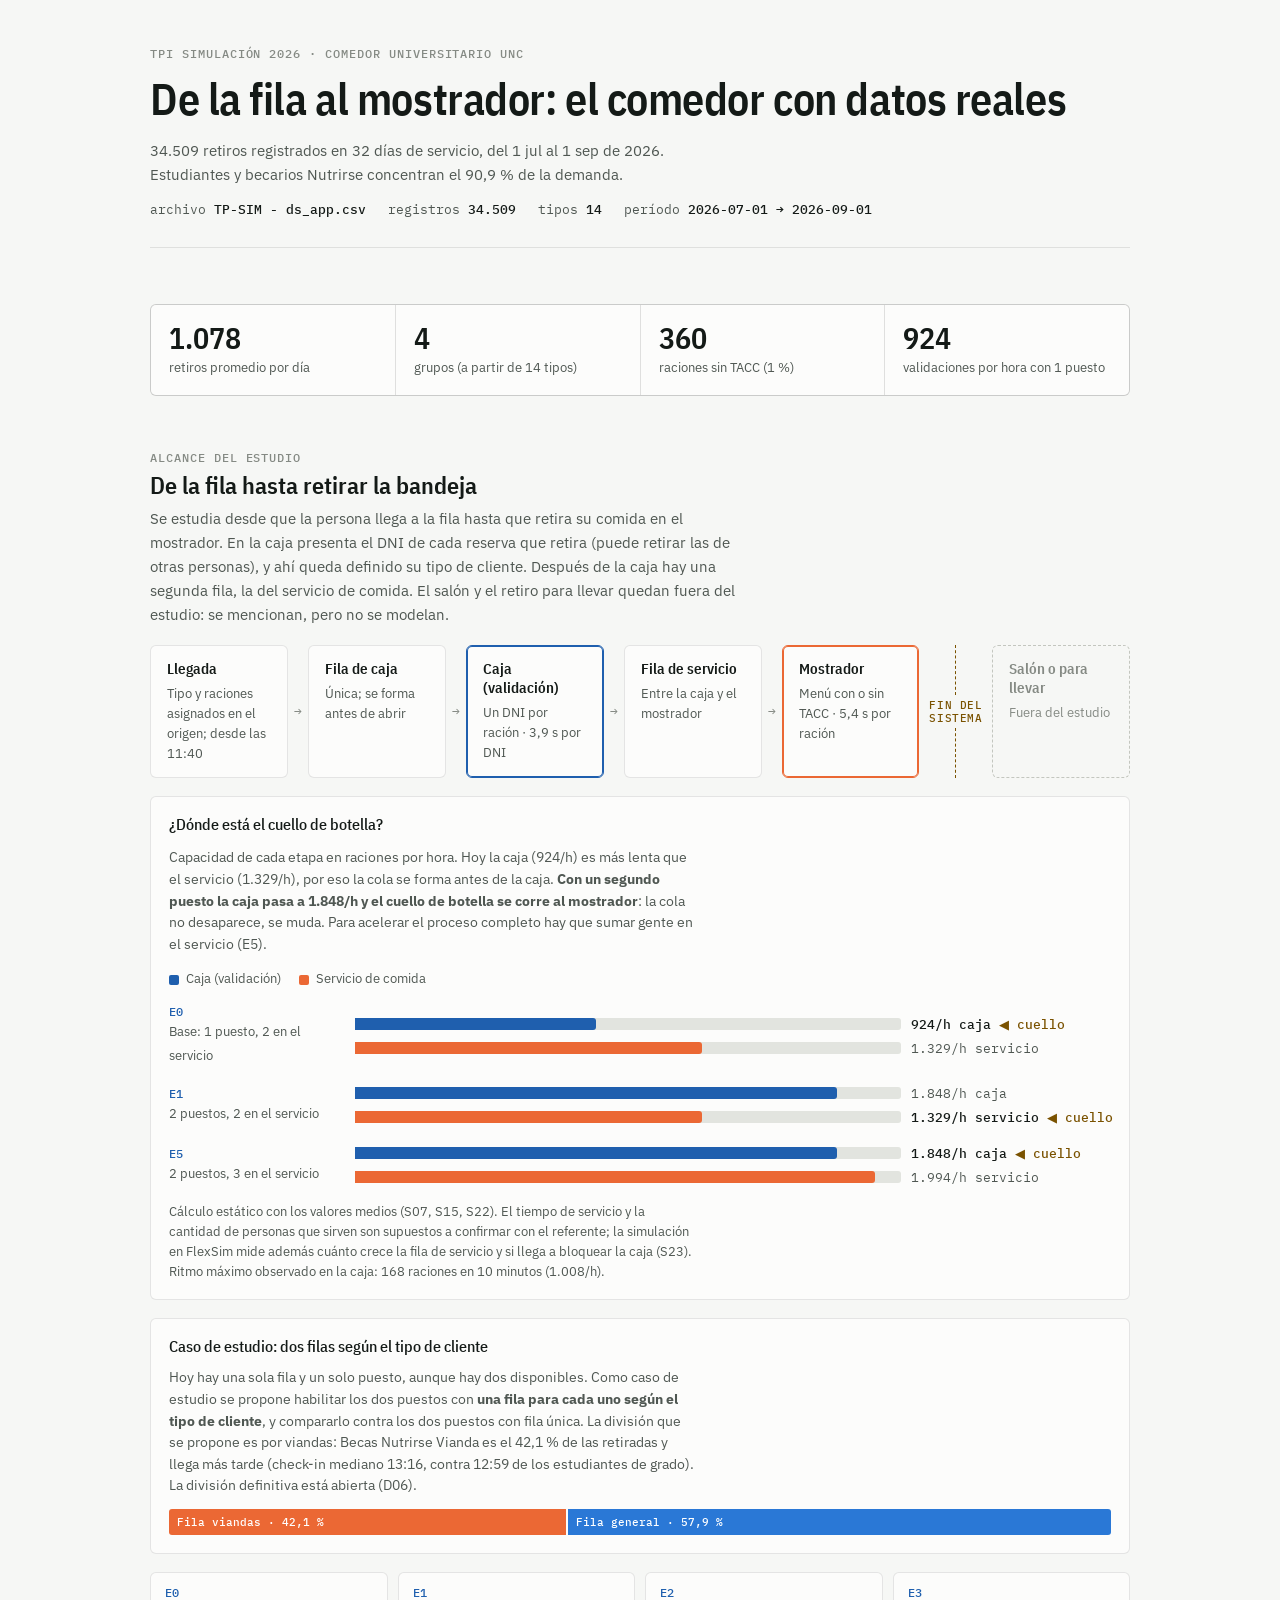
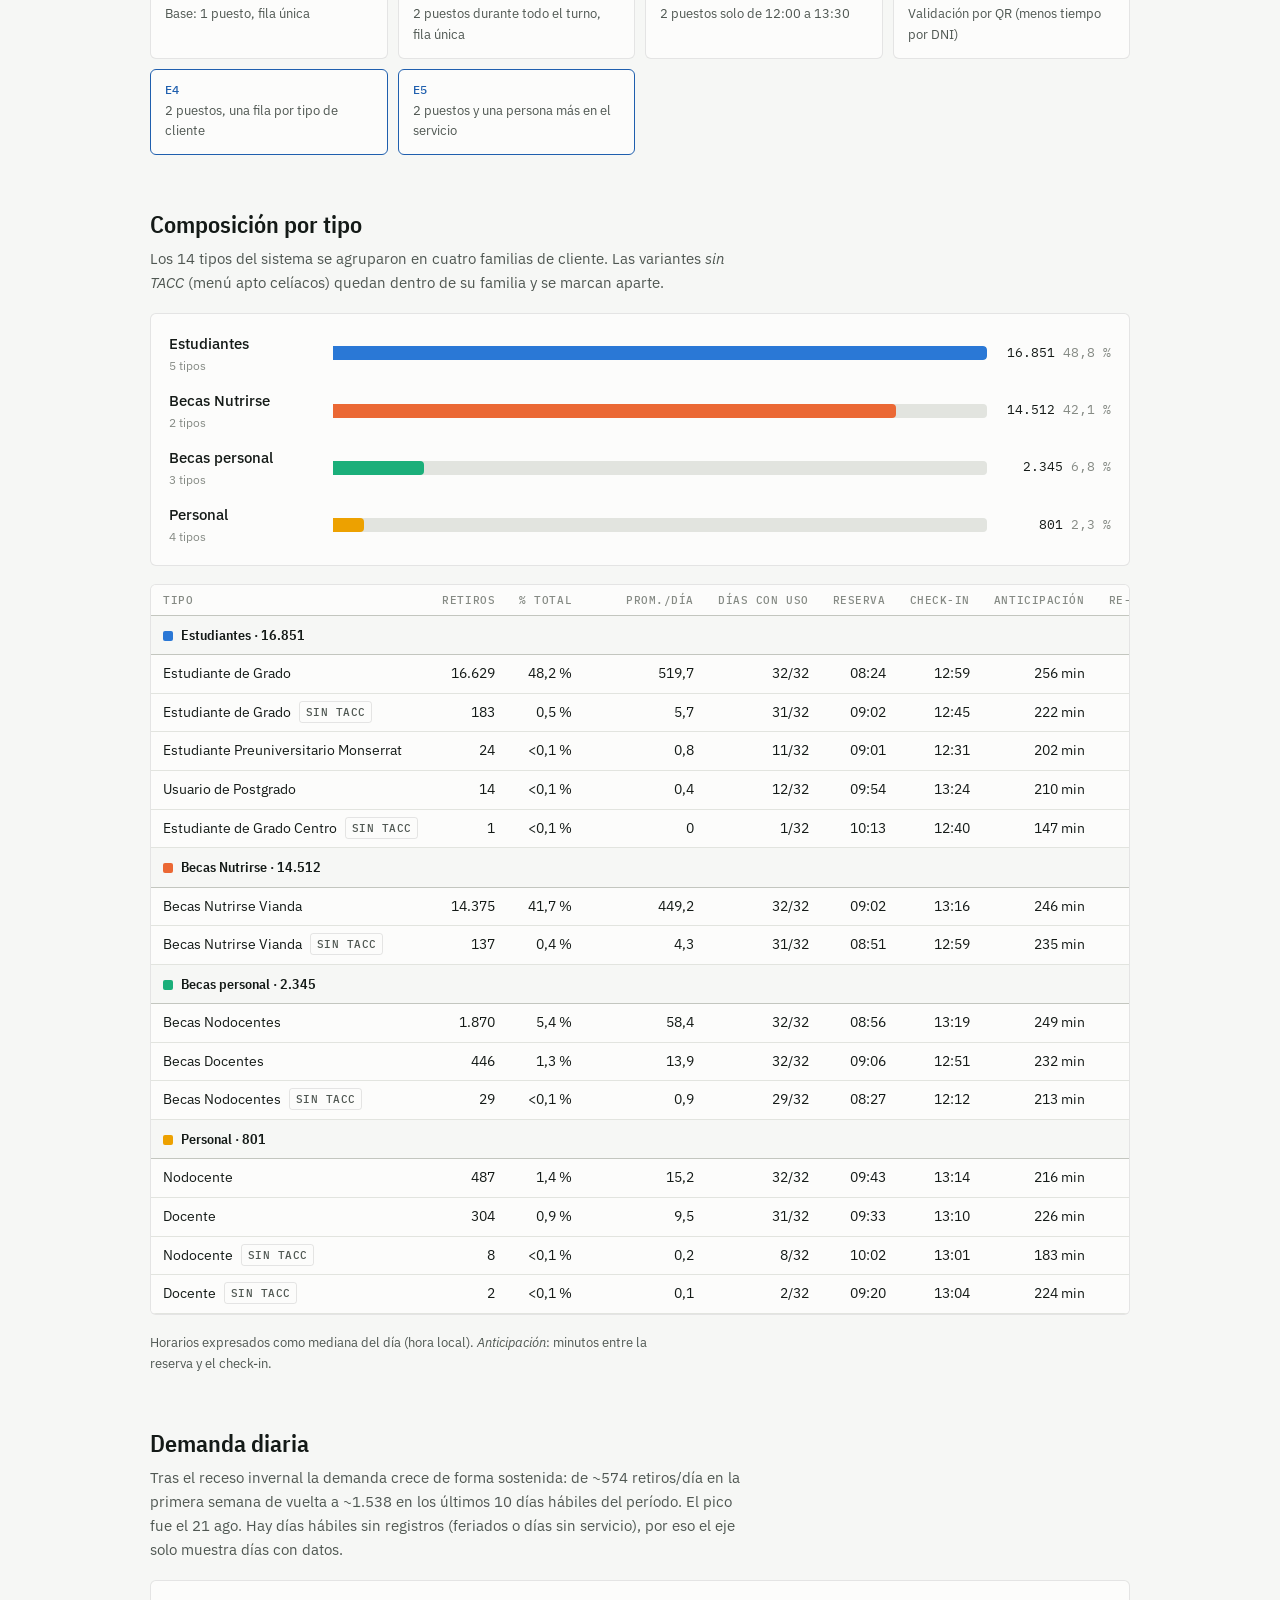
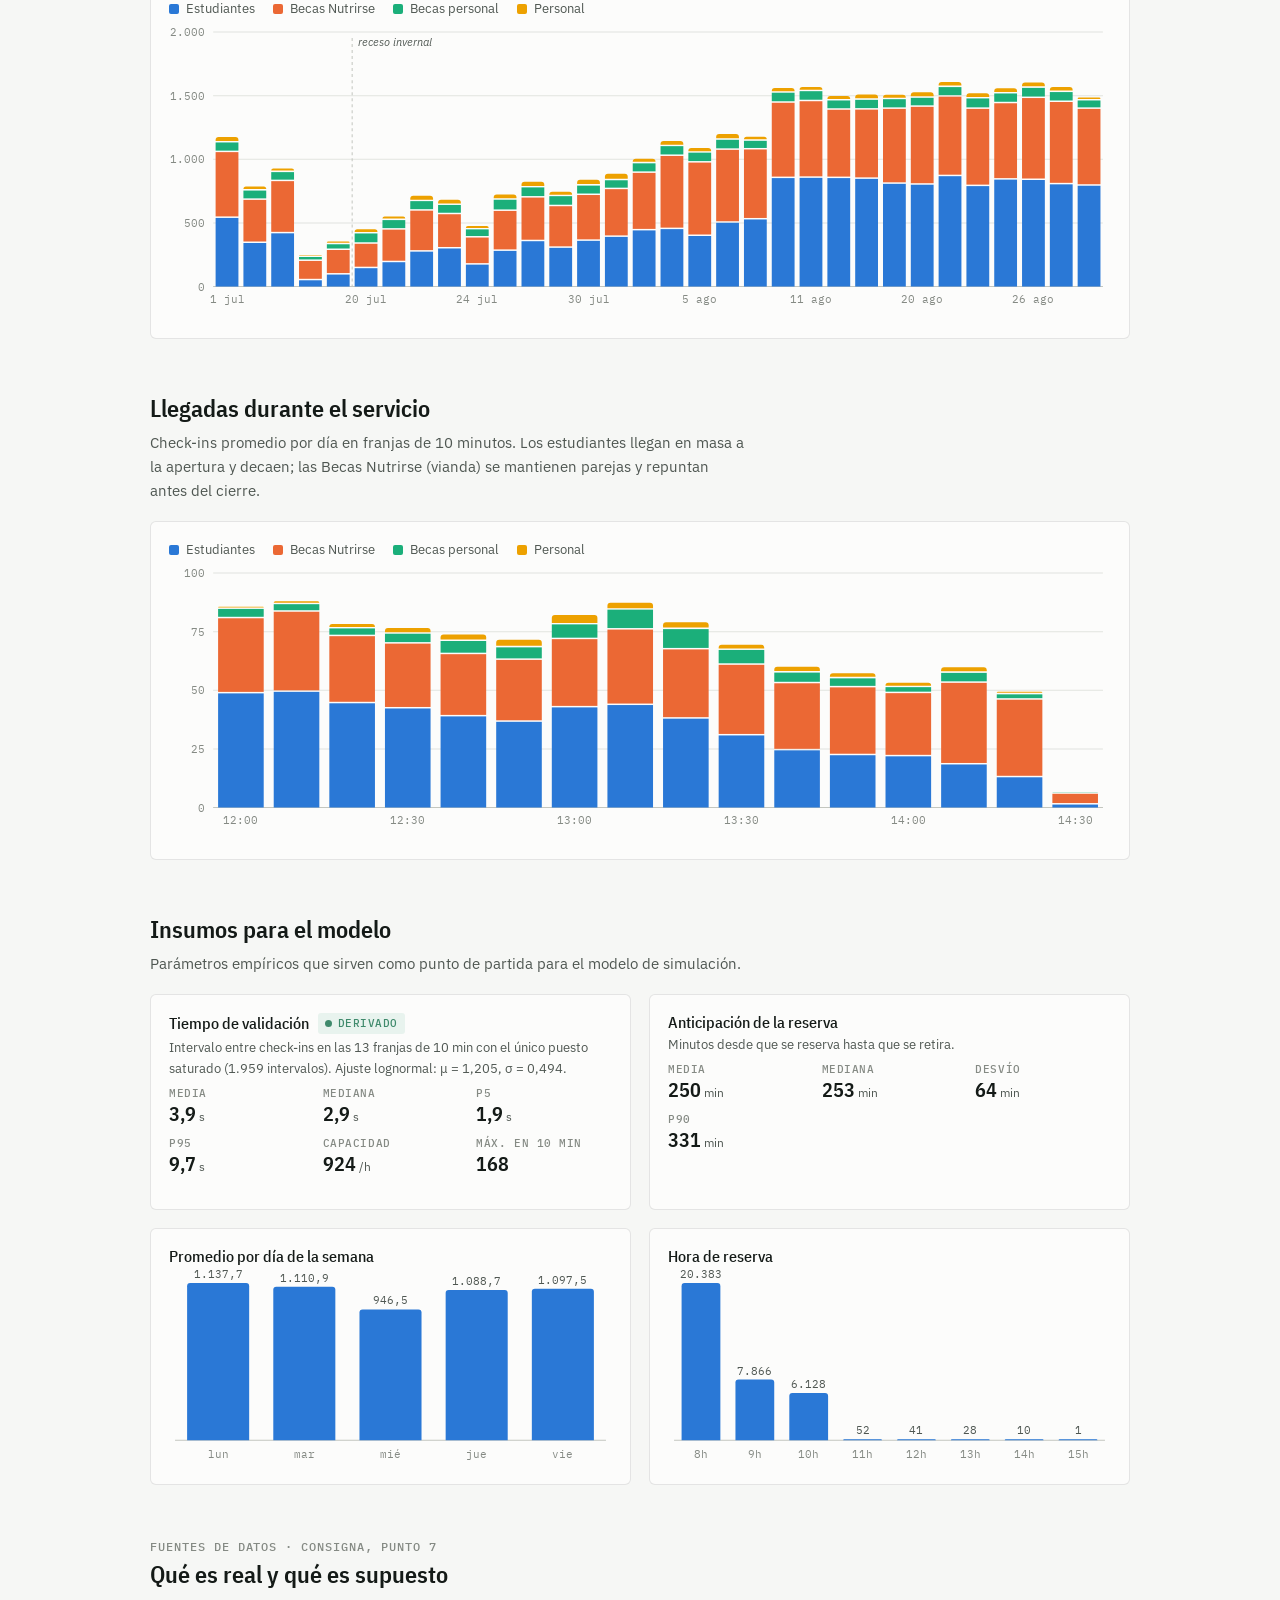
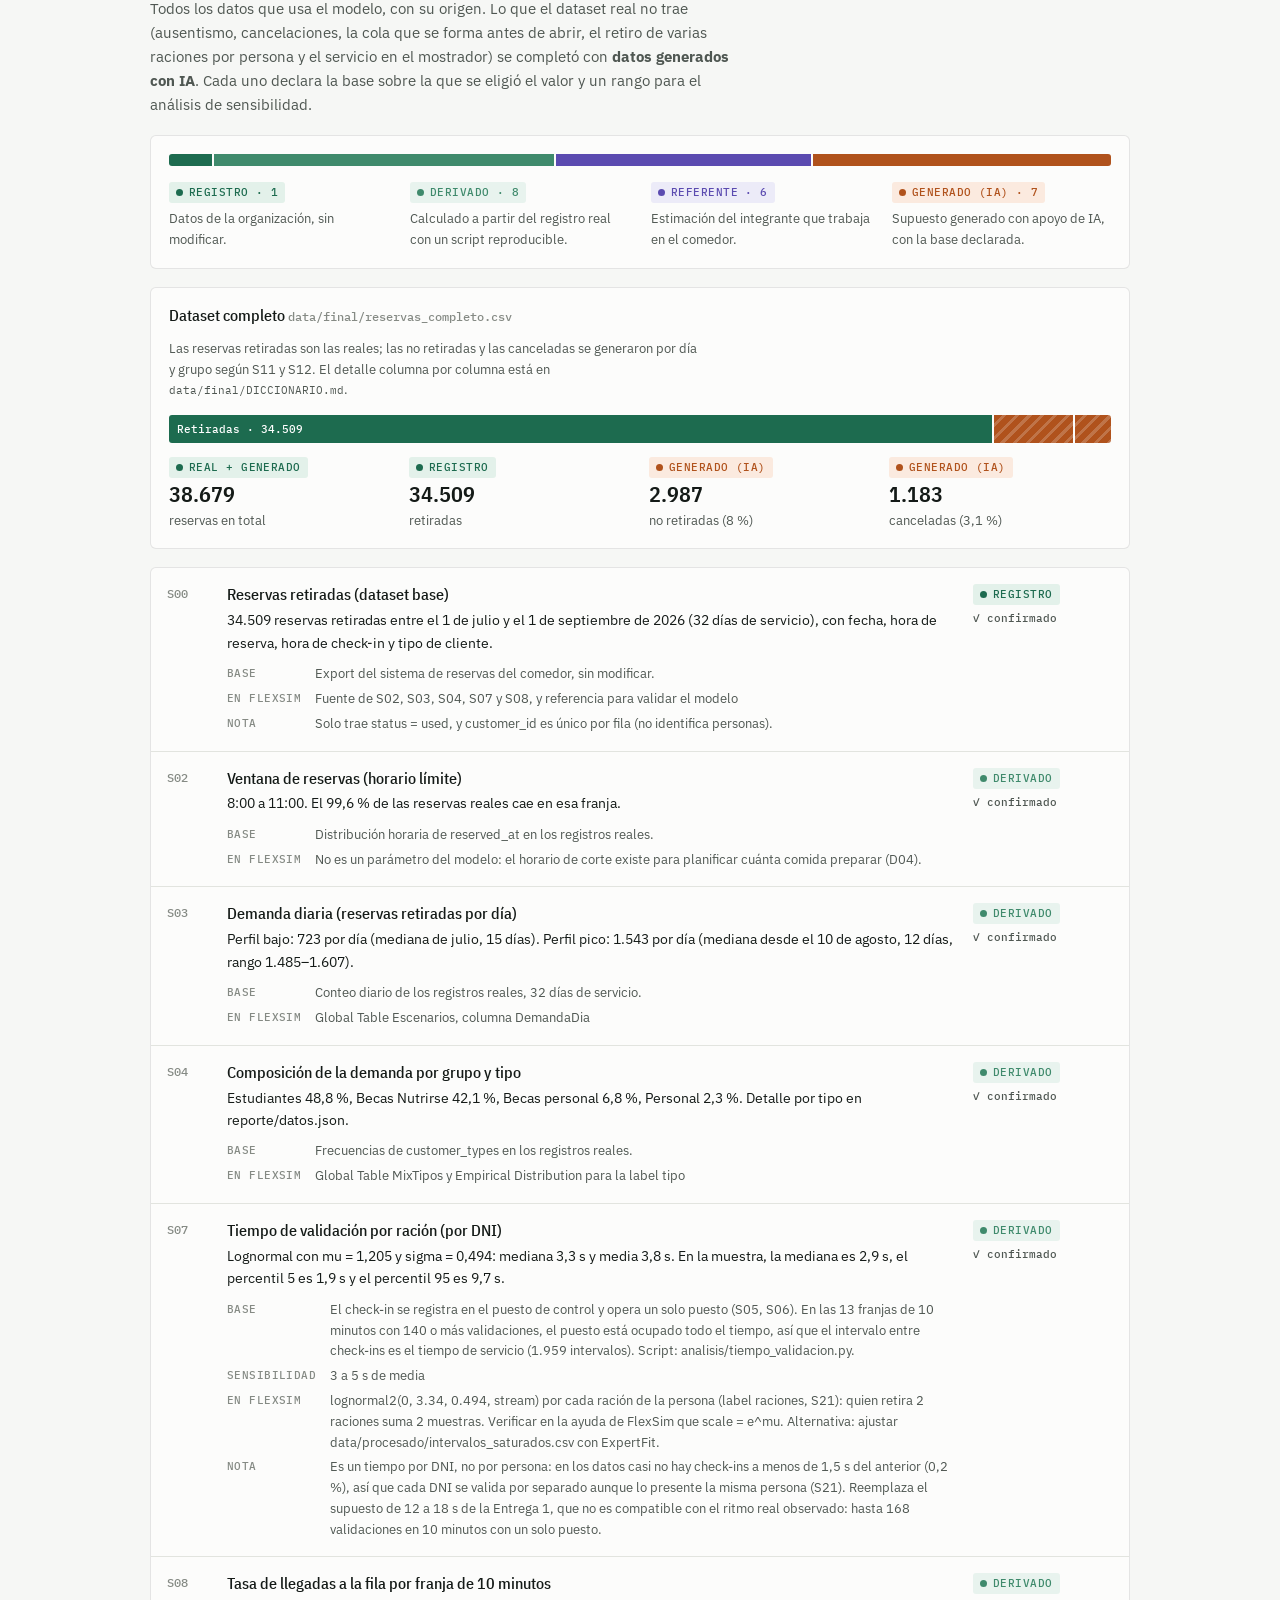
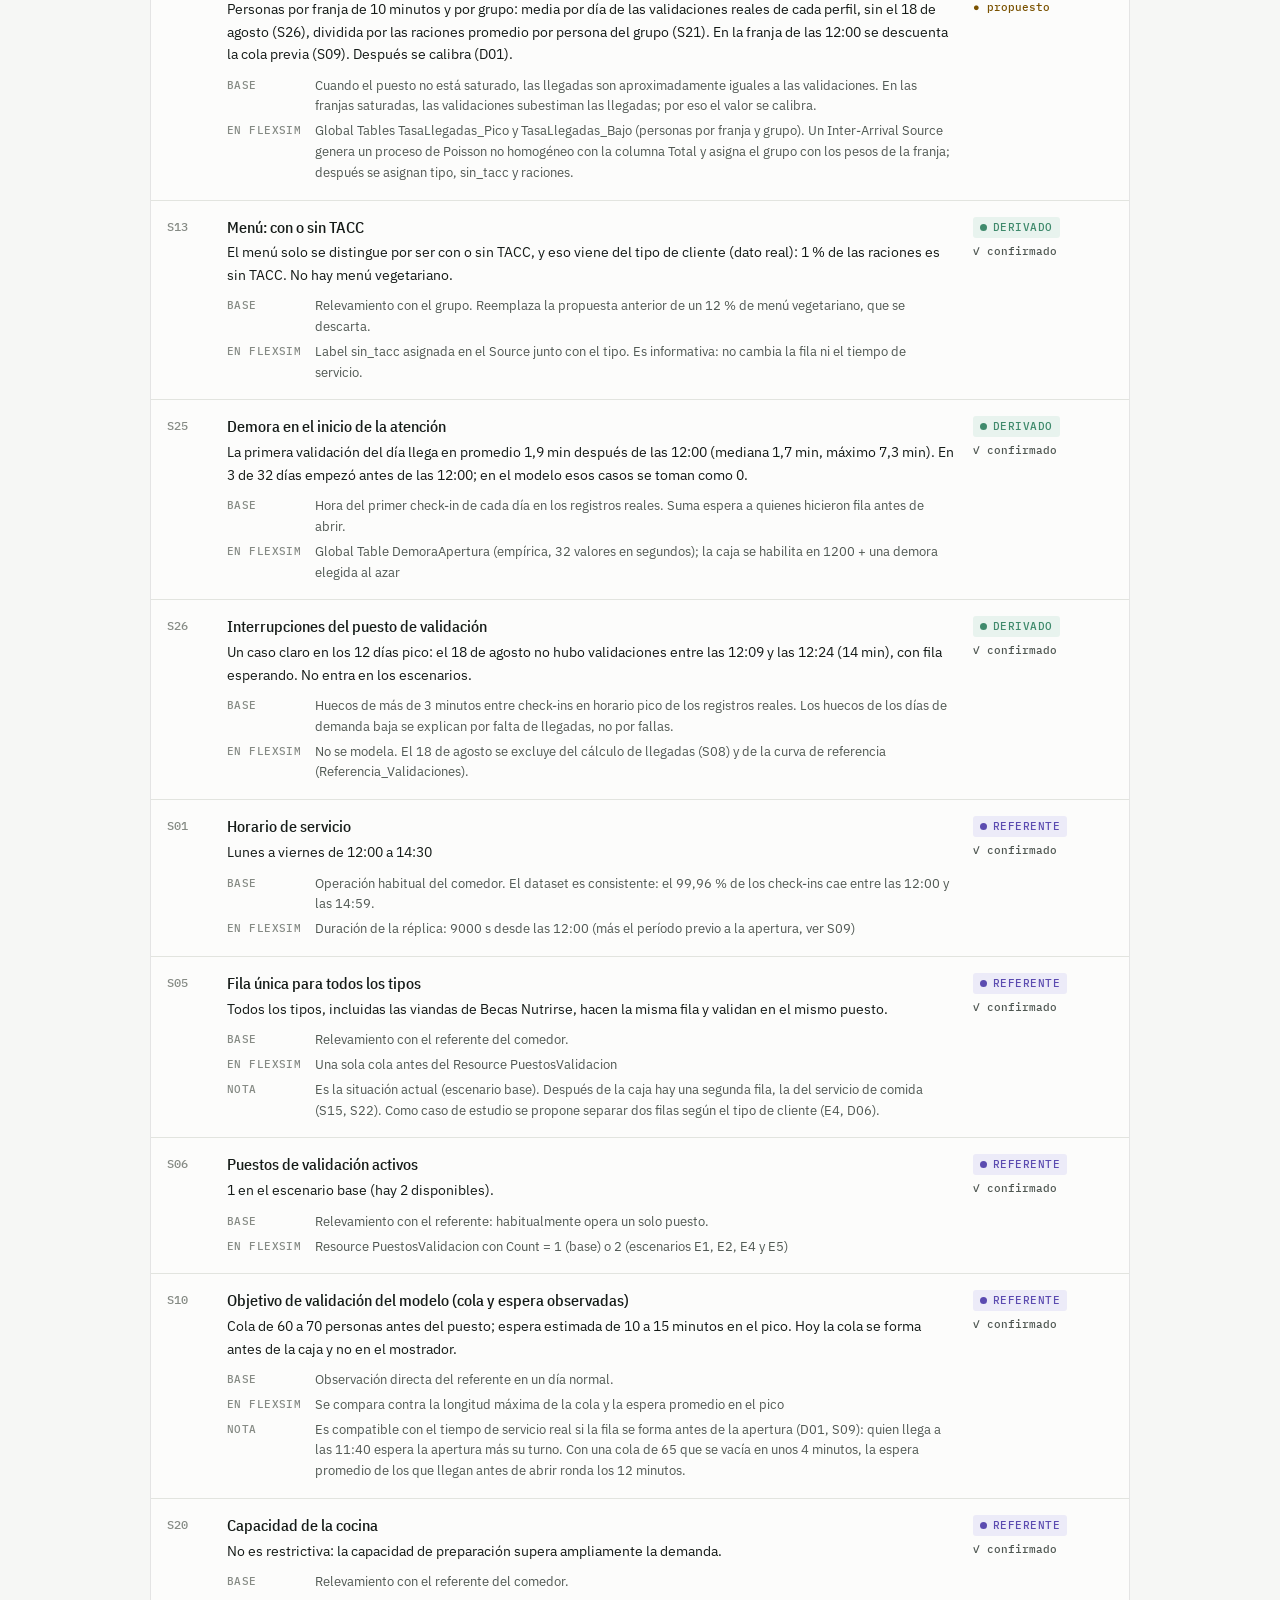
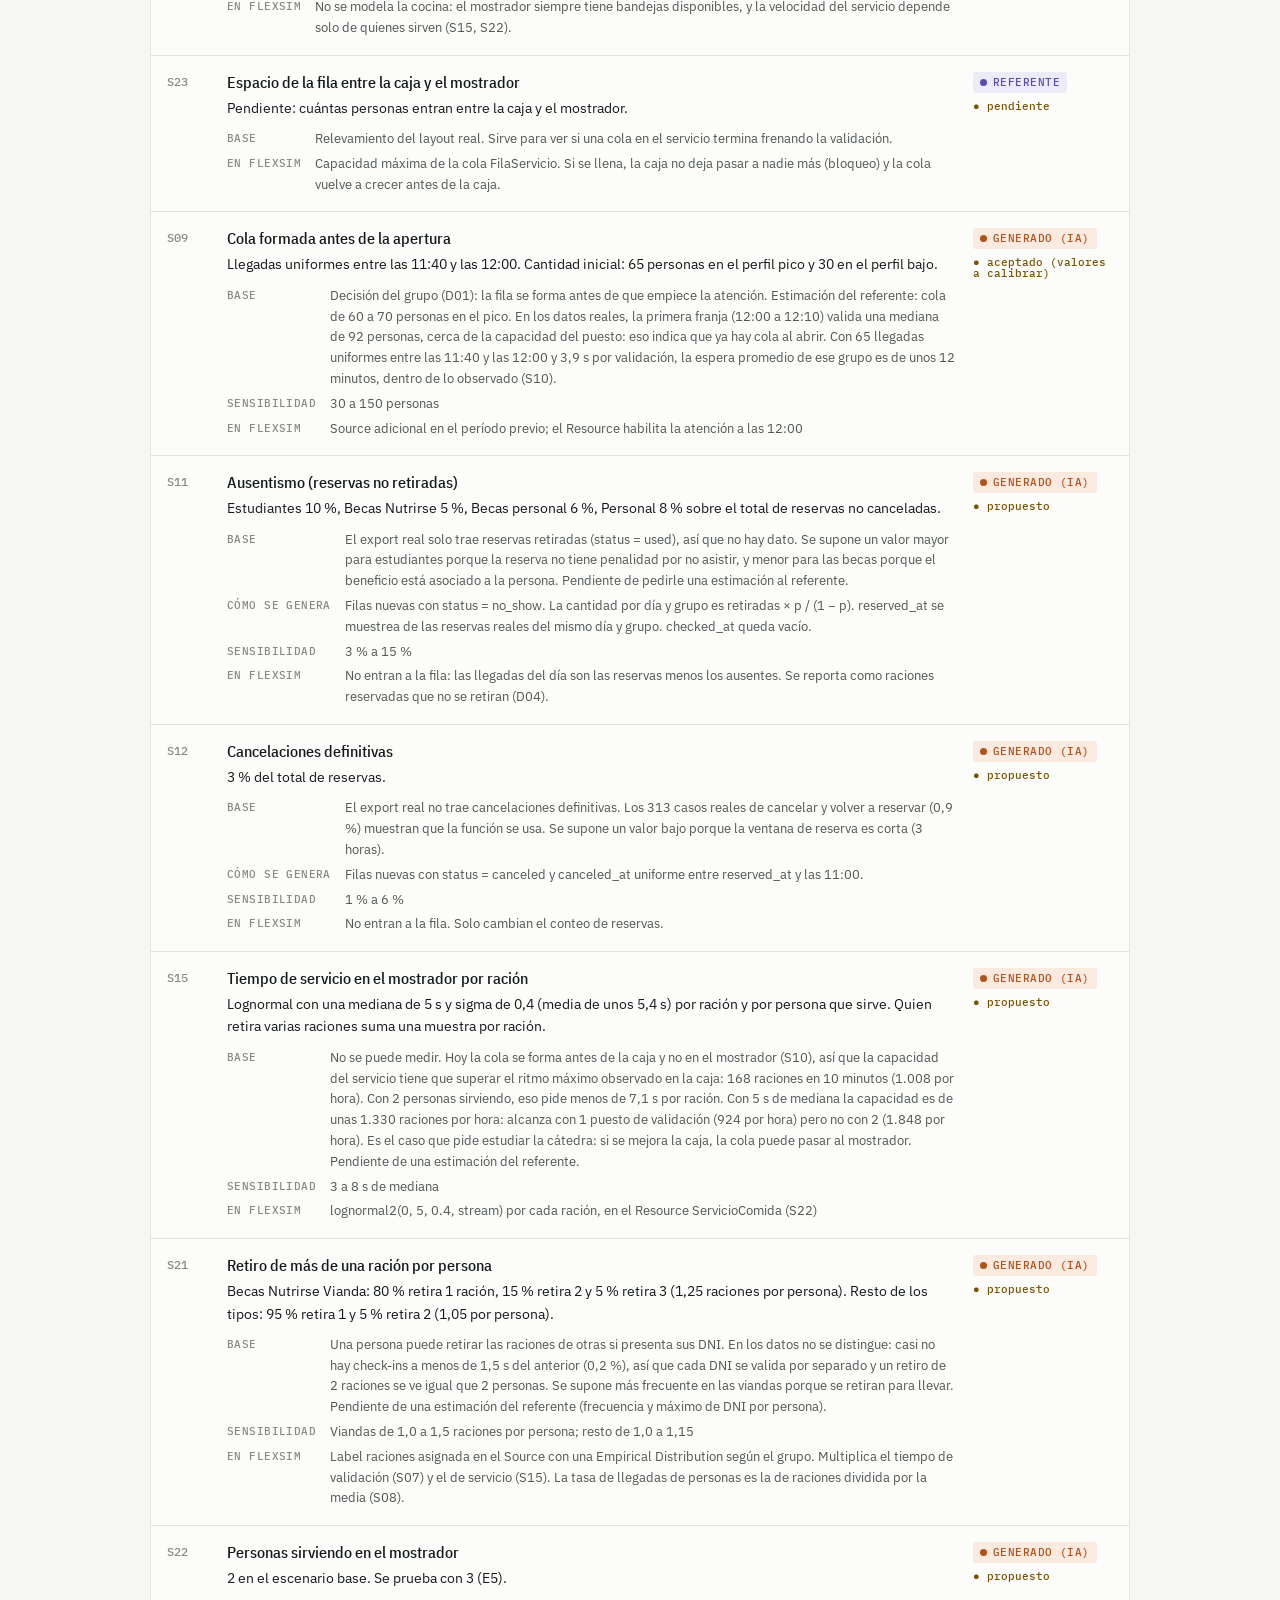
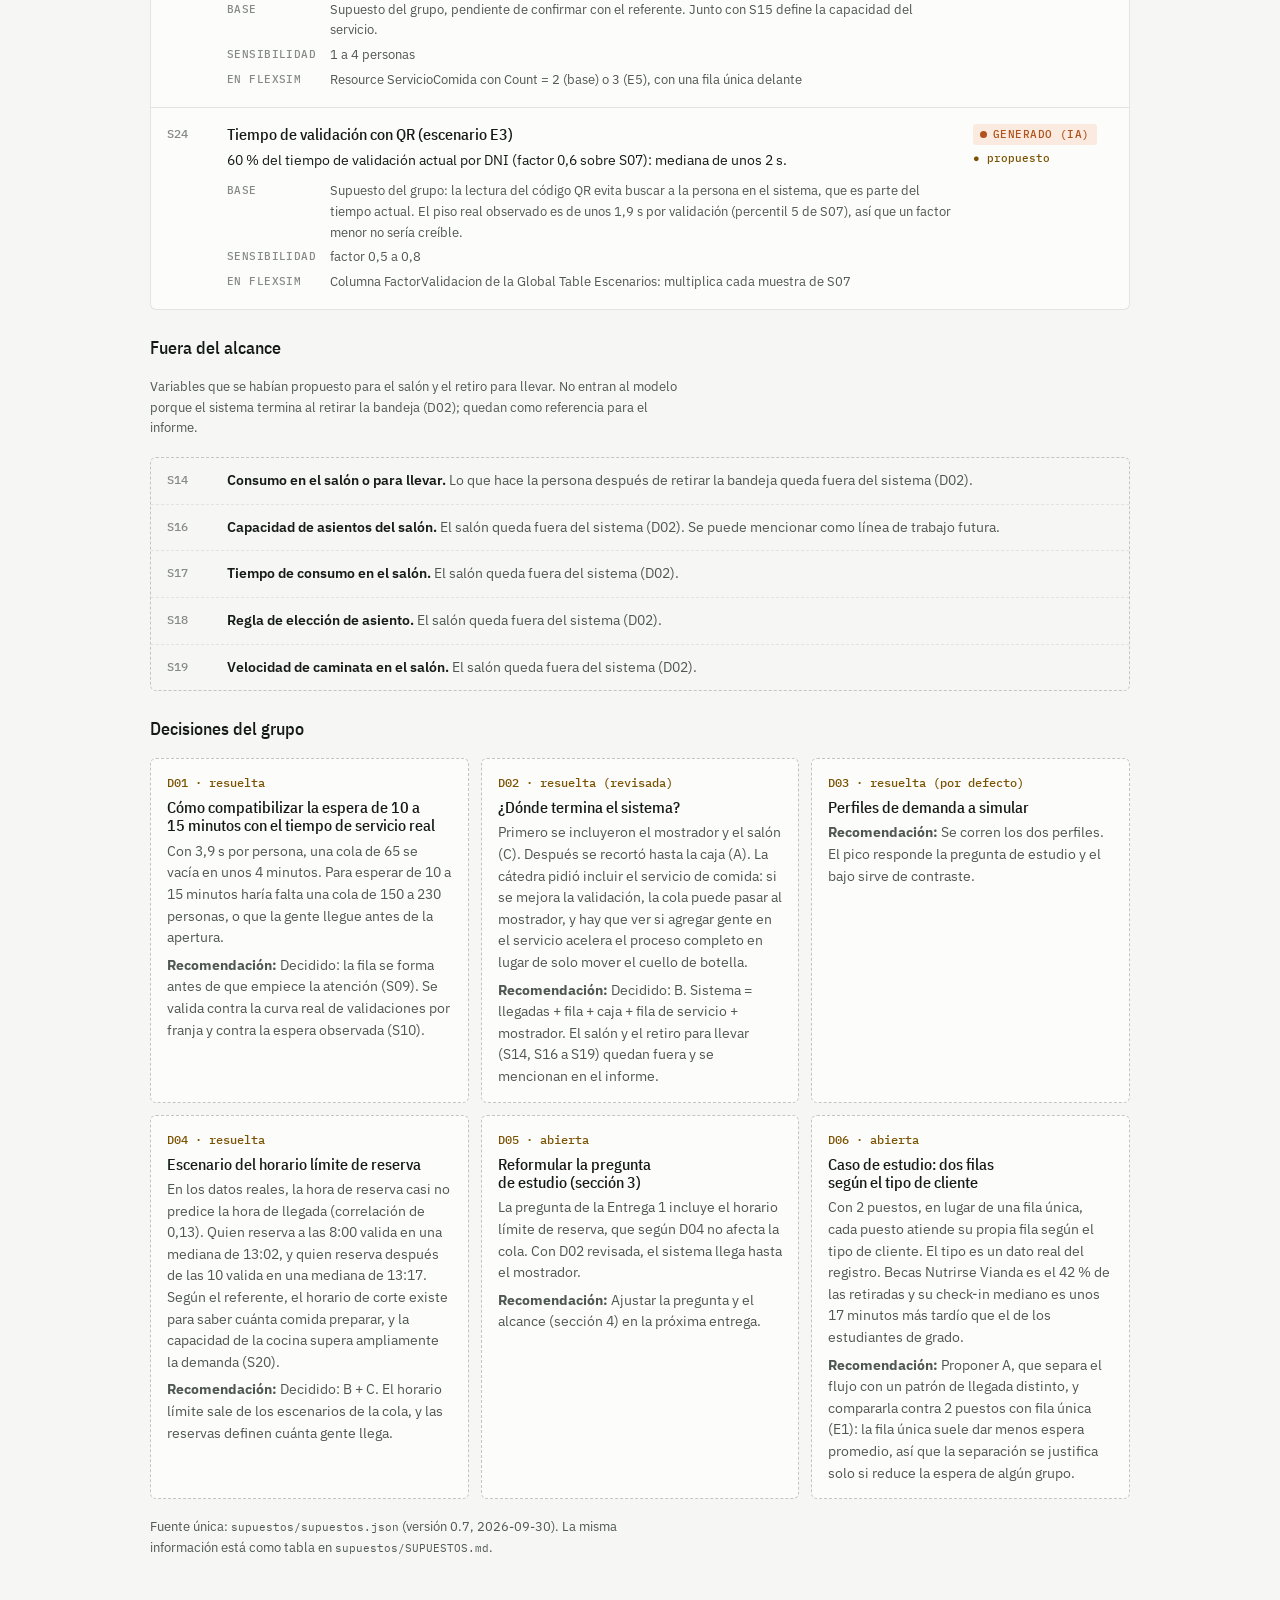
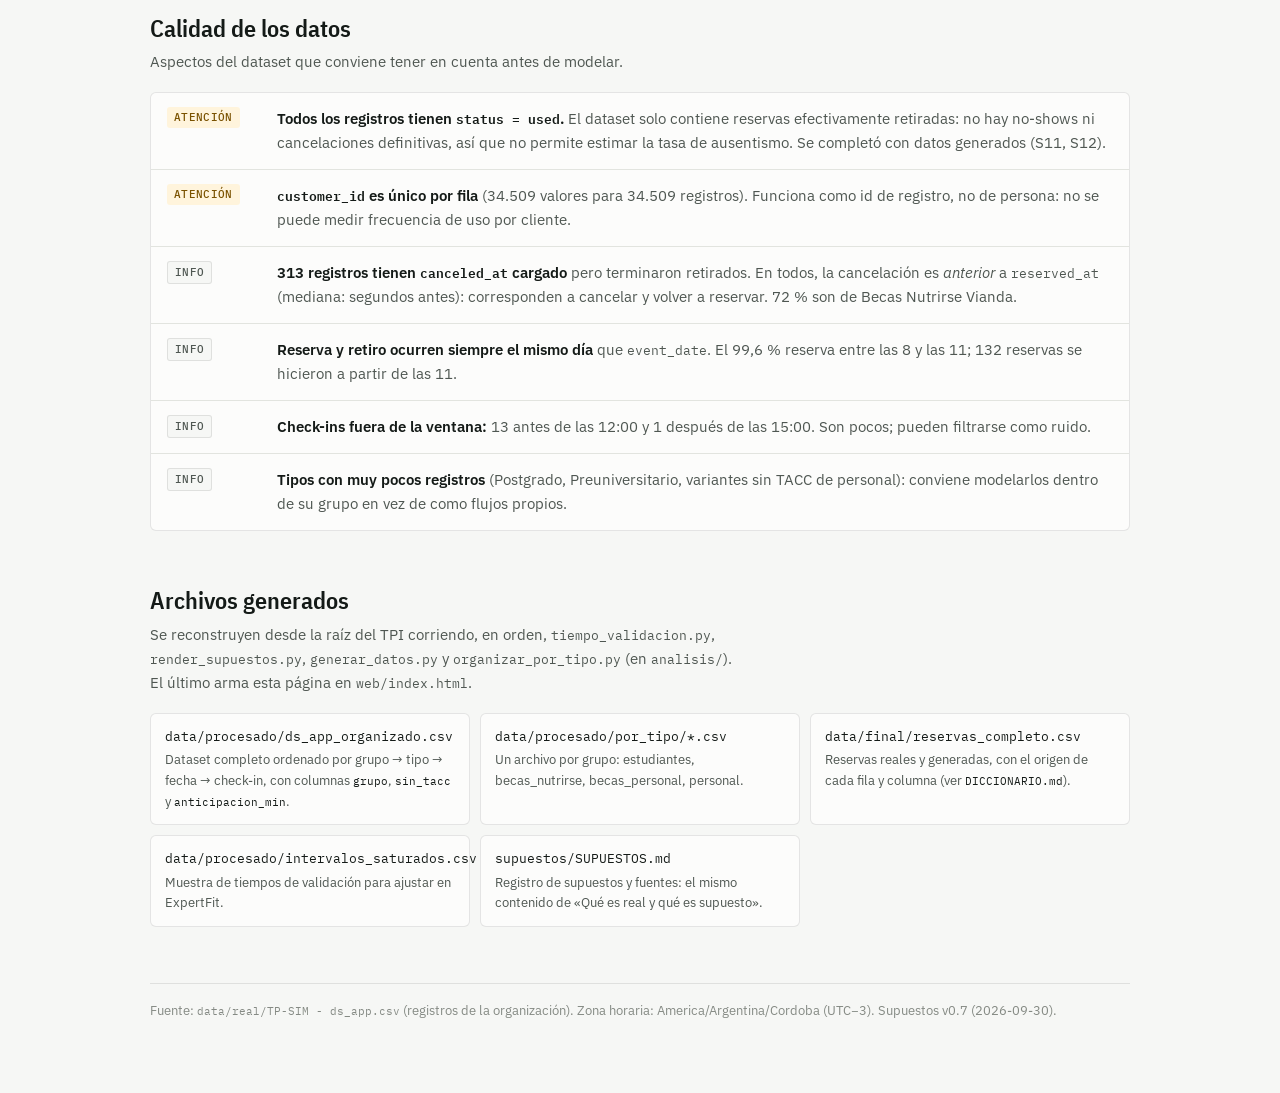
==== commit 01104ce4: "Fase 4: tablas de entrada para FlexSim (alcance hasta el mostrador) - analisis/generar_inputs_flexsi" ====
--- a/web/index.html
+++ b/web/index.html
@@ -1072,8 +1072,8 @@
  }
 };
 const S = {
- "version": "0.6",
- "actualizado": "2026-09-23",
+ "version": "0.7",
+ "actualizado": "2026-09-30",
  "origenes": {
   "registro": "Registros de la organización: dataset de reservas del comedor (data/real/TP-SIM - ds_app.csv), sin modificar.",
   "derivado": "Calculado por el grupo a partir de los registros de la organización, con un script reproducible en analisis/.",
@@ -1187,8 +1187,8 @@
    "id": "S08",
    "variable": "Tasa de llegadas a la fila por franja de 10 minutos",
    "origen": "derivado",
-   "valor": "Valor inicial: validaciones promedio por franja y por grupo (reporte/datos.json, campo por_franja), escaladas a la demanda del perfil (S03). Son raciones: la tasa de personas es la de raciones dividida por las raciones promedio por persona del grupo (S21). Después se calibra (S09, D01).",
-   "flexsim": "Inter-Arrival Source por grupo con exponential(0, 600 / tasa_personas, stream), leyendo la tasa de la Global Table TasaLlegadas según la franja actual. El Source asigna las labels grupo, tipo, sin_tacc y raciones desde el origen.",
+   "valor": "Personas por franja de 10 minutos y por grupo: media por día de las validaciones reales de cada perfil, sin el 18 de agosto (S26), dividida por las raciones promedio por persona del grupo (S21). En la franja de las 12:00 se descuenta la cola previa (S09). Después se calibra (D01).",
+   "flexsim": "Global Tables TasaLlegadas_Pico y TasaLlegadas_Bajo (personas por franja y grupo). Un Inter-Arrival Source genera un proceso de Poisson no homogéneo con la columna Total y asigna el grupo con los pesos de la franja; después se asignan tipo, sin_tacc y raciones.",
    "base": "Cuando el puesto no está saturado, las llegadas son aproximadamente iguales a las validaciones. En las franjas saturadas, las validaciones subestiman las llegadas; por eso el valor se calibra.",
    "estado": "propuesto",
    "usado_en": [
@@ -1431,6 +1431,51 @@
    "usado_en": [
     "modelo"
    ]
+  },
+  {
+   "id": "S24",
+   "variable": "Tiempo de validación con QR (escenario E3)",
+   "origen": "generado",
+   "valor": "60 % del tiempo de validación actual por DNI (factor 0,6 sobre S07): mediana de unos 2 s.",
+   "flexsim": "Columna FactorValidacion de la Global Table Escenarios: multiplica cada muestra de S07",
+   "base": "Supuesto del grupo: la lectura del código QR evita buscar a la persona en el sistema, que es parte del tiempo actual. El piso real observado es de unos 1,9 s por validación (percentil 5 de S07), así que un factor menor no sería creíble.",
+   "estado": "propuesto",
+   "sensibilidad": "factor 0,5 a 0,8",
+   "usado_en": [
+    "modelo"
+   ],
+   "parametros": {
+    "factor": 0.6
+   }
+  },
+  {
+   "id": "S25",
+   "variable": "Demora en el inicio de la atención",
+   "origen": "derivado",
+   "valor": "La primera validación del día llega en promedio 1,9 min después de las 12:00 (mediana 1,7 min, máximo 7,3 min). En 3 de 32 días empezó antes de las 12:00; en el modelo esos casos se toman como 0.",
+   "flexsim": "Global Table DemoraApertura (empírica, 32 valores en segundos); la caja se habilita en 1200 + una demora elegida al azar",
+   "base": "Hora del primer check-in de cada día en los registros reales. Suma espera a quienes hicieron fila antes de abrir.",
+   "estado": "confirmado",
+   "usado_en": [
+    "modelo"
+   ]
+  },
+  {
+   "id": "S26",
+   "variable": "Interrupciones del puesto de validación",
+   "origen": "derivado",
+   "valor": "Un caso claro en los 12 días pico: el 18 de agosto no hubo validaciones entre las 12:09 y las 12:24 (14 min), con fila esperando. No entra en los escenarios.",
+   "flexsim": "No se modela. El 18 de agosto se excluye del cálculo de llegadas (S08) y de la curva de referencia (Referencia_Validaciones).",
+   "base": "Huecos de más de 3 minutos entre check-ins en horario pico de los registros reales. Los huecos de los días de demanda baja se explican por falta de llegadas, no por fallas.",
+   "estado": "confirmado",
+   "usado_en": [
+    "validacion"
+   ],
+   "parametros": {
+    "fecha": "2026-08-18",
+    "desde": "12:10",
+    "duracion_min": 14
+   }
   }
  ],
  "decisiones_abiertas": [
@@ -1504,7 +1549,8 @@
   }
  ],
  "semilla": 2026
-};
+}
+;
 const G = ["Estudiantes","Becas Nutrirse","Becas personal","Personal"];
 const COL = {"Estudiantes":"var(--s1)","Becas Nutrirse":"var(--s2)","Becas personal":"var(--s3)","Personal":"var(--s4)"};
 const nf = new Intl.NumberFormat("es-AR");
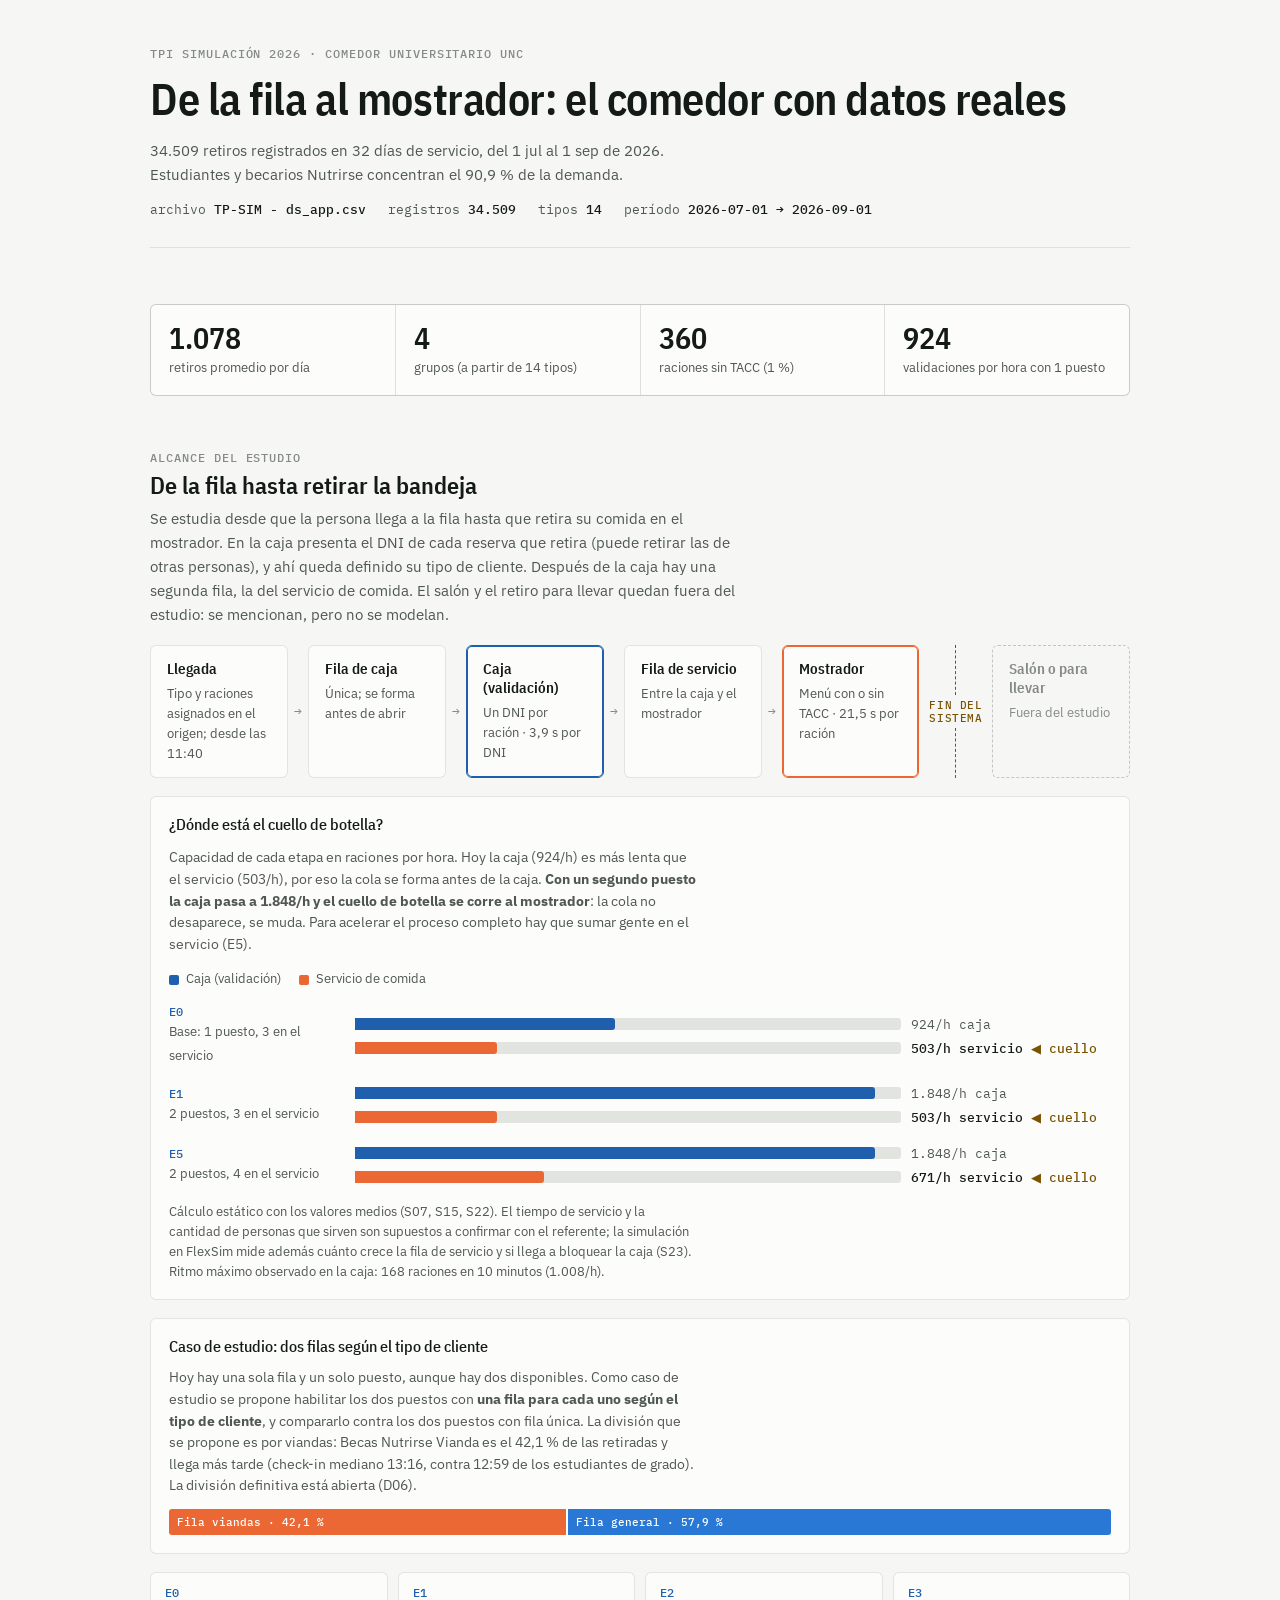
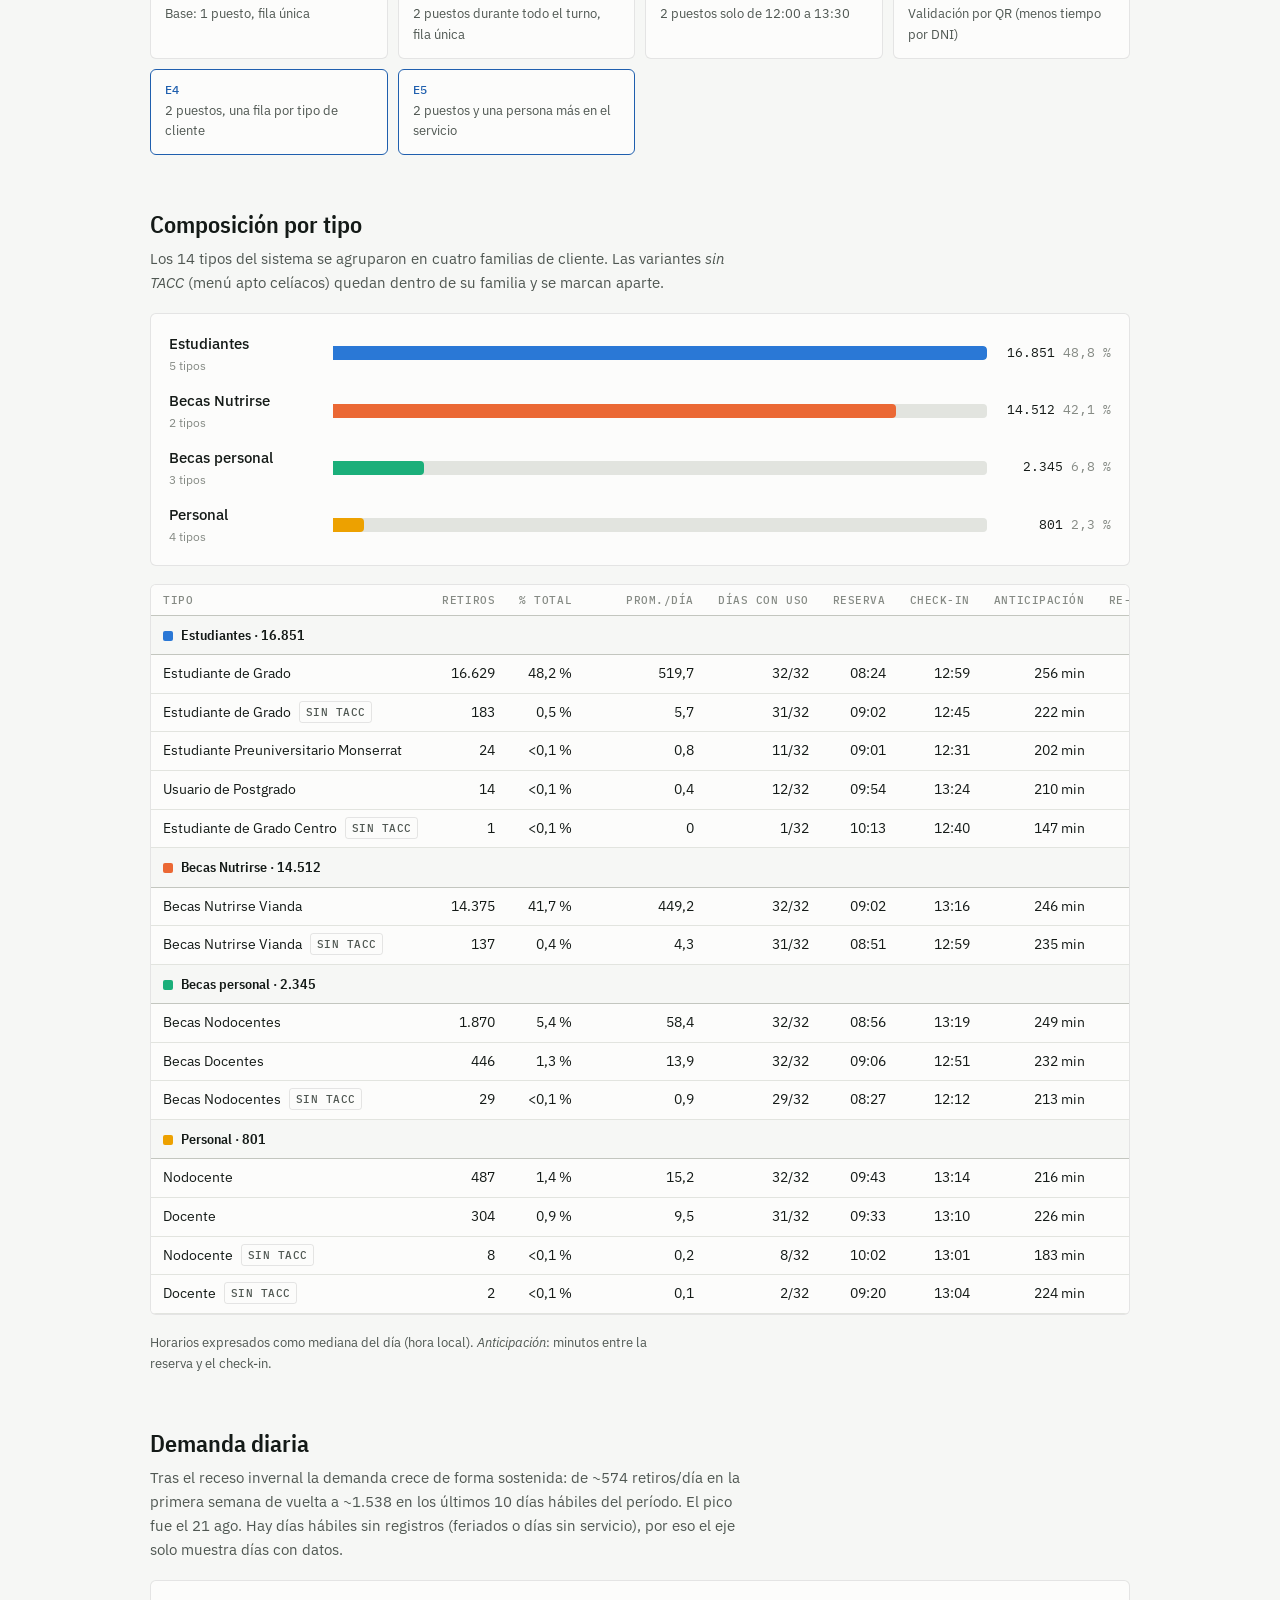
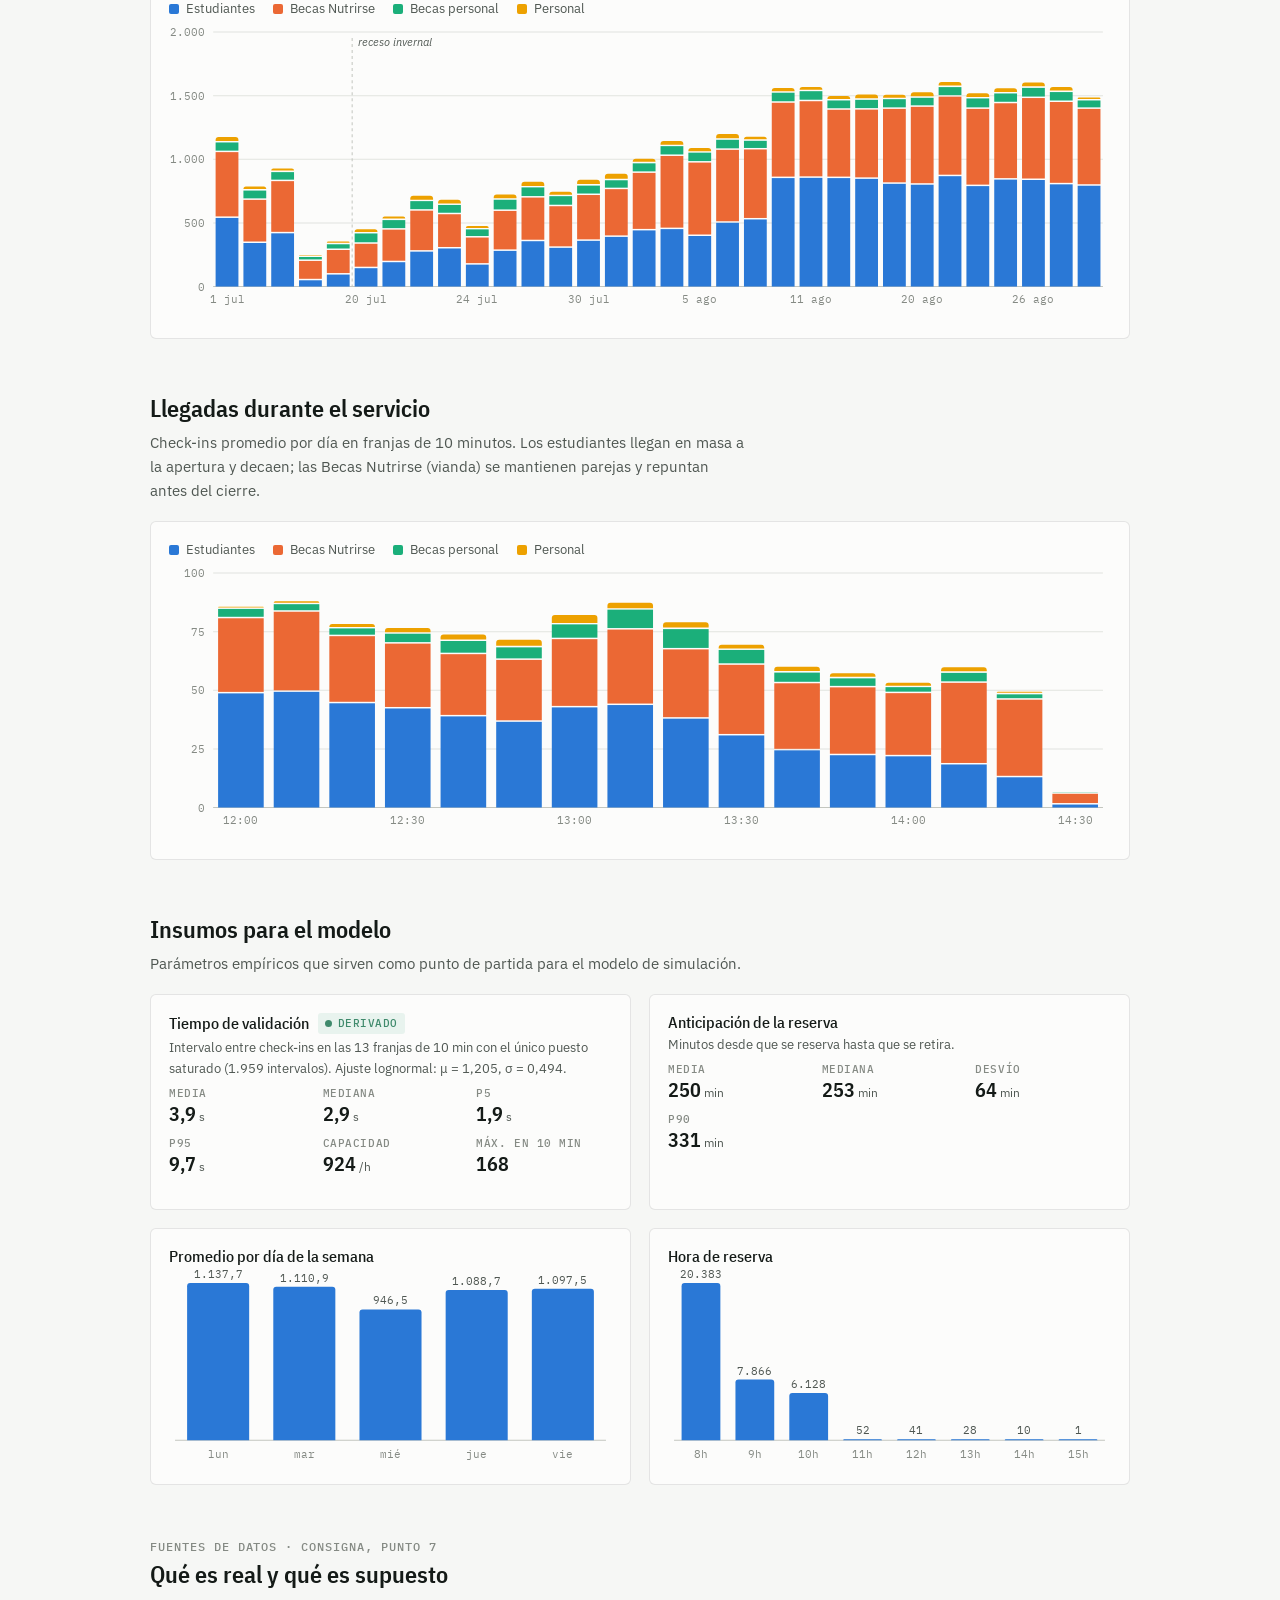
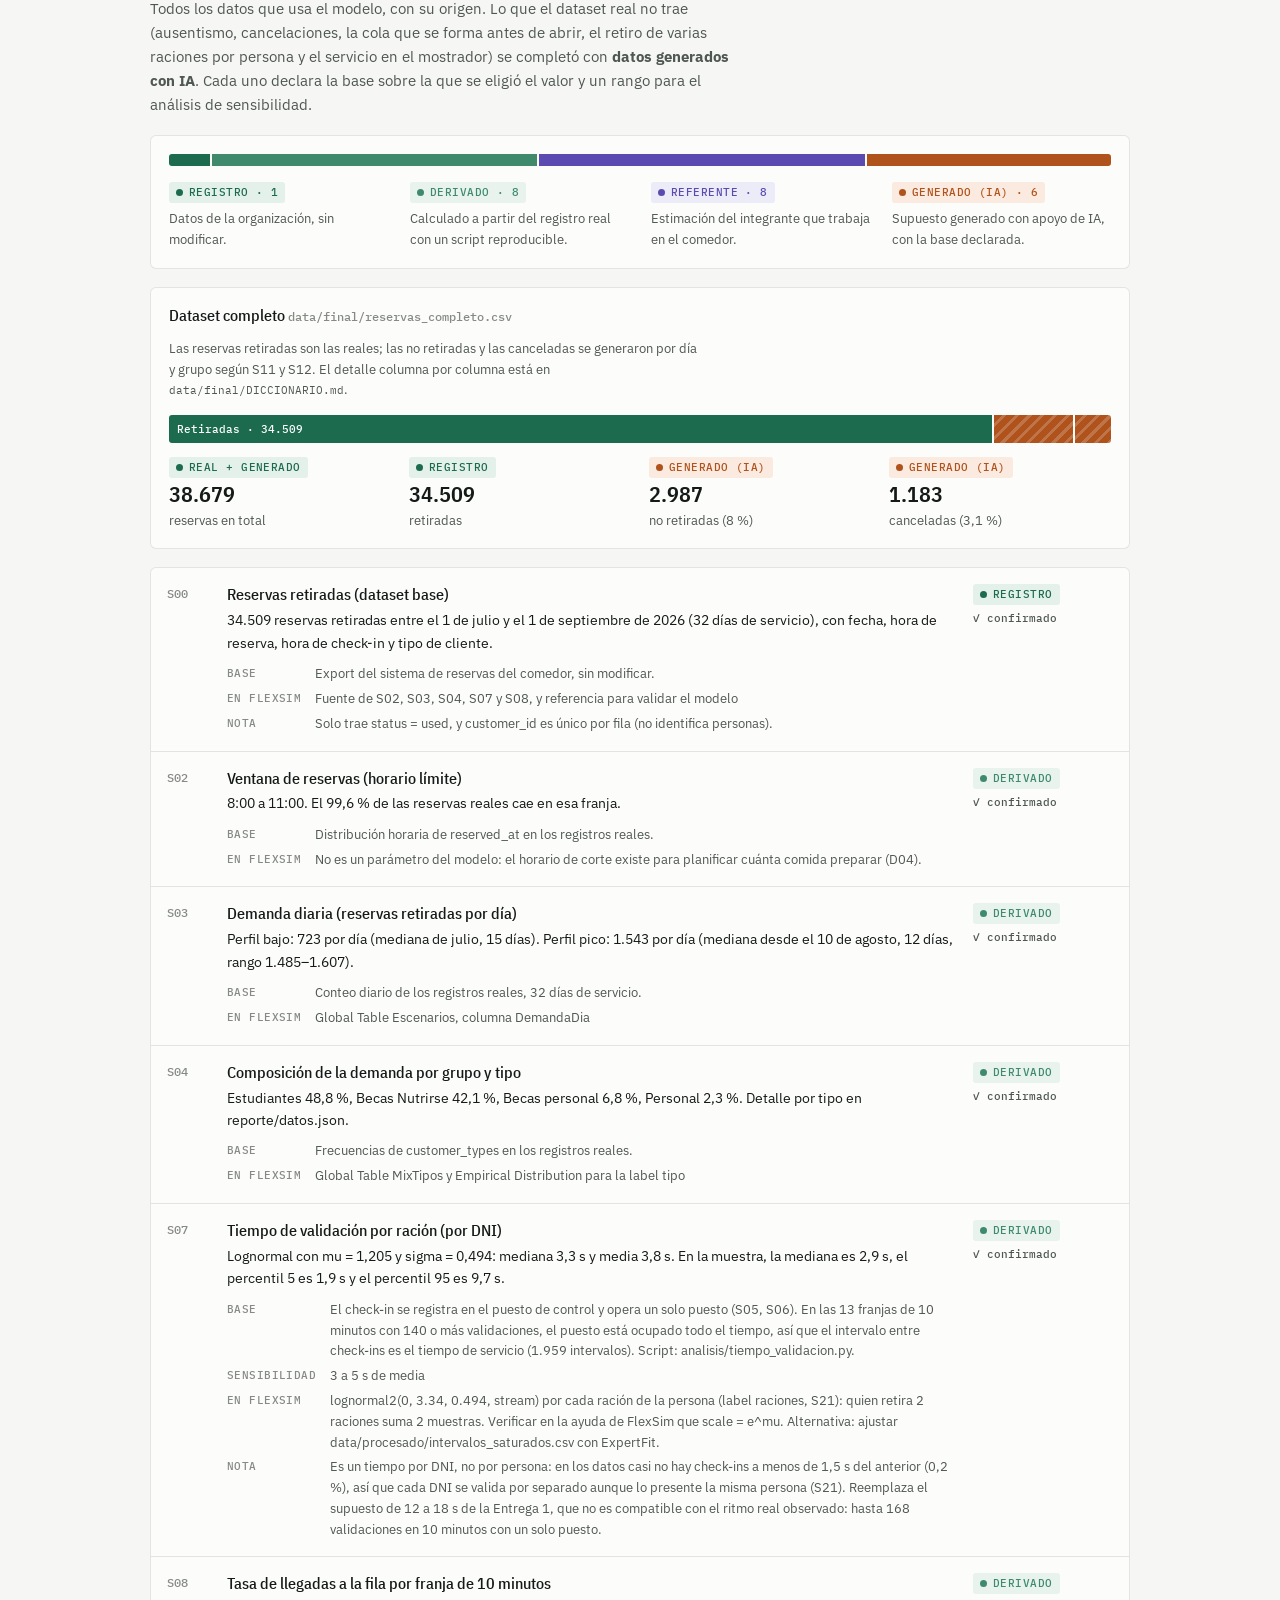
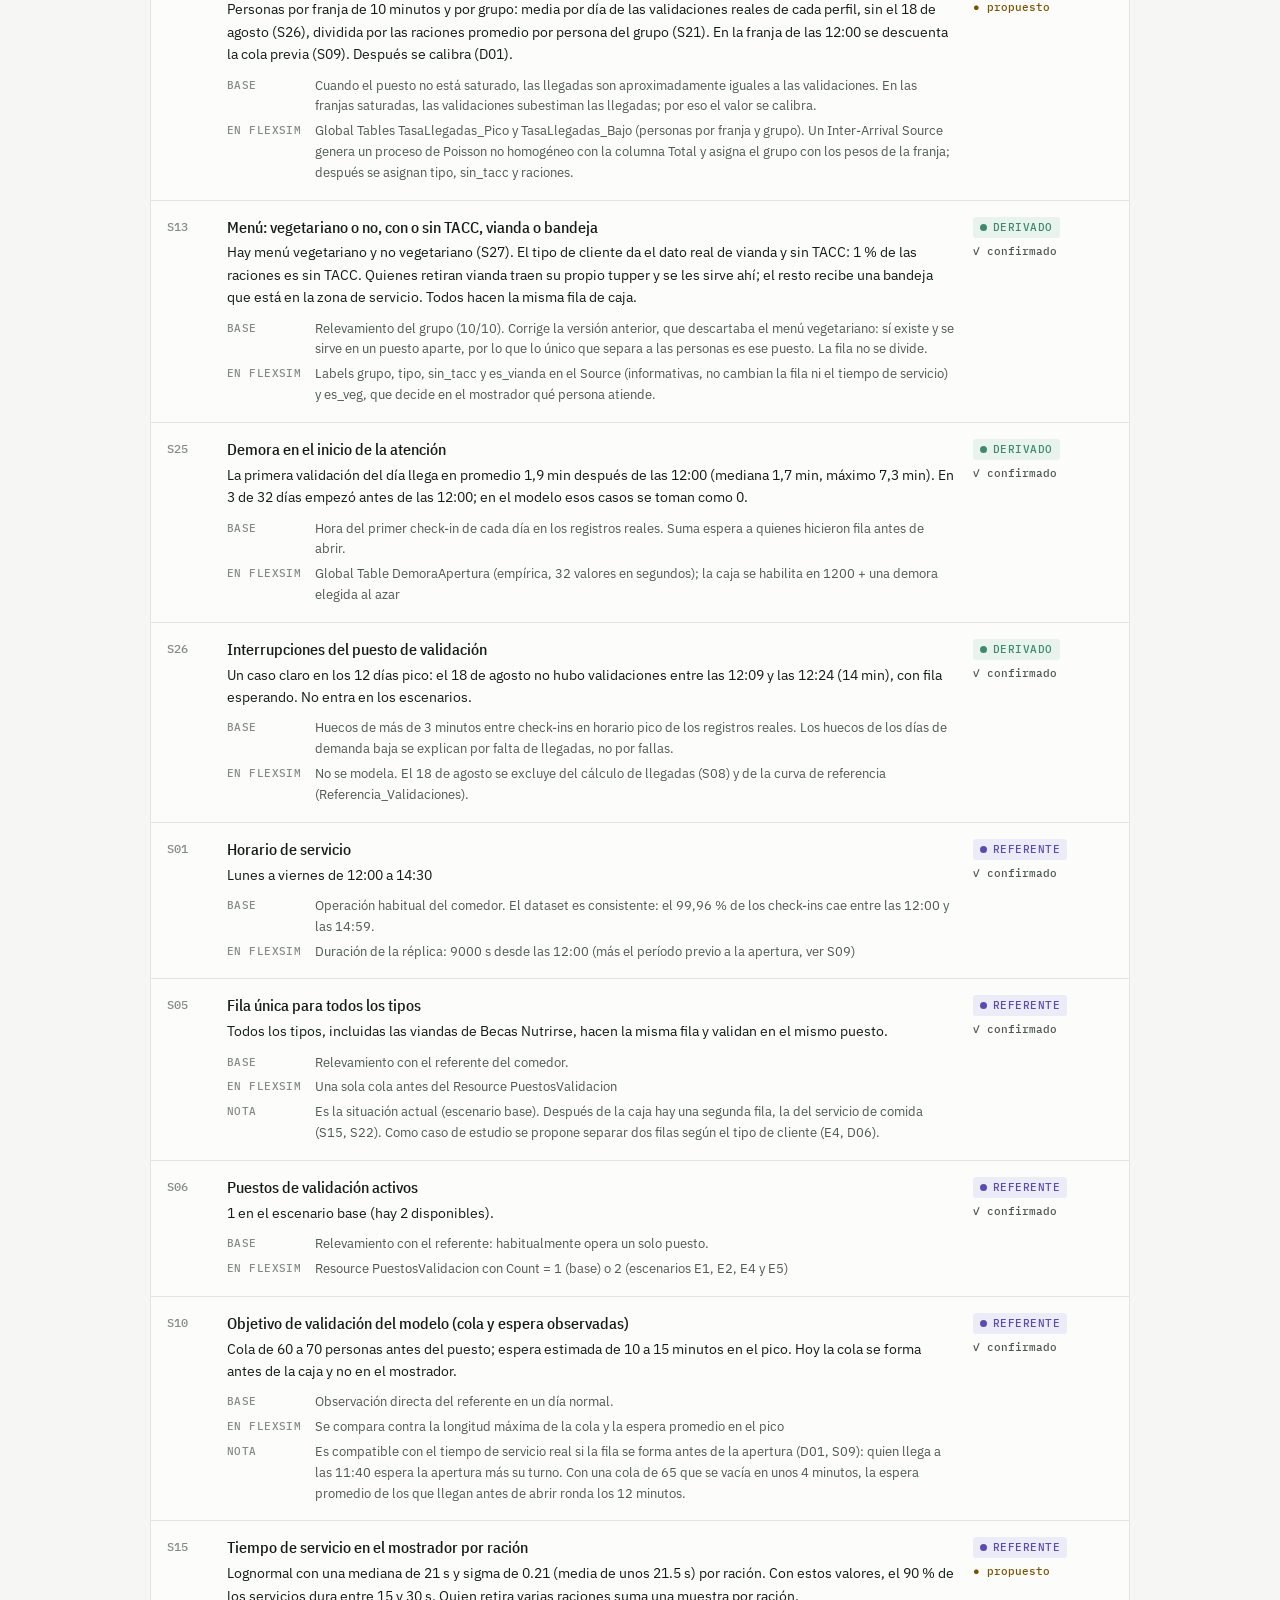
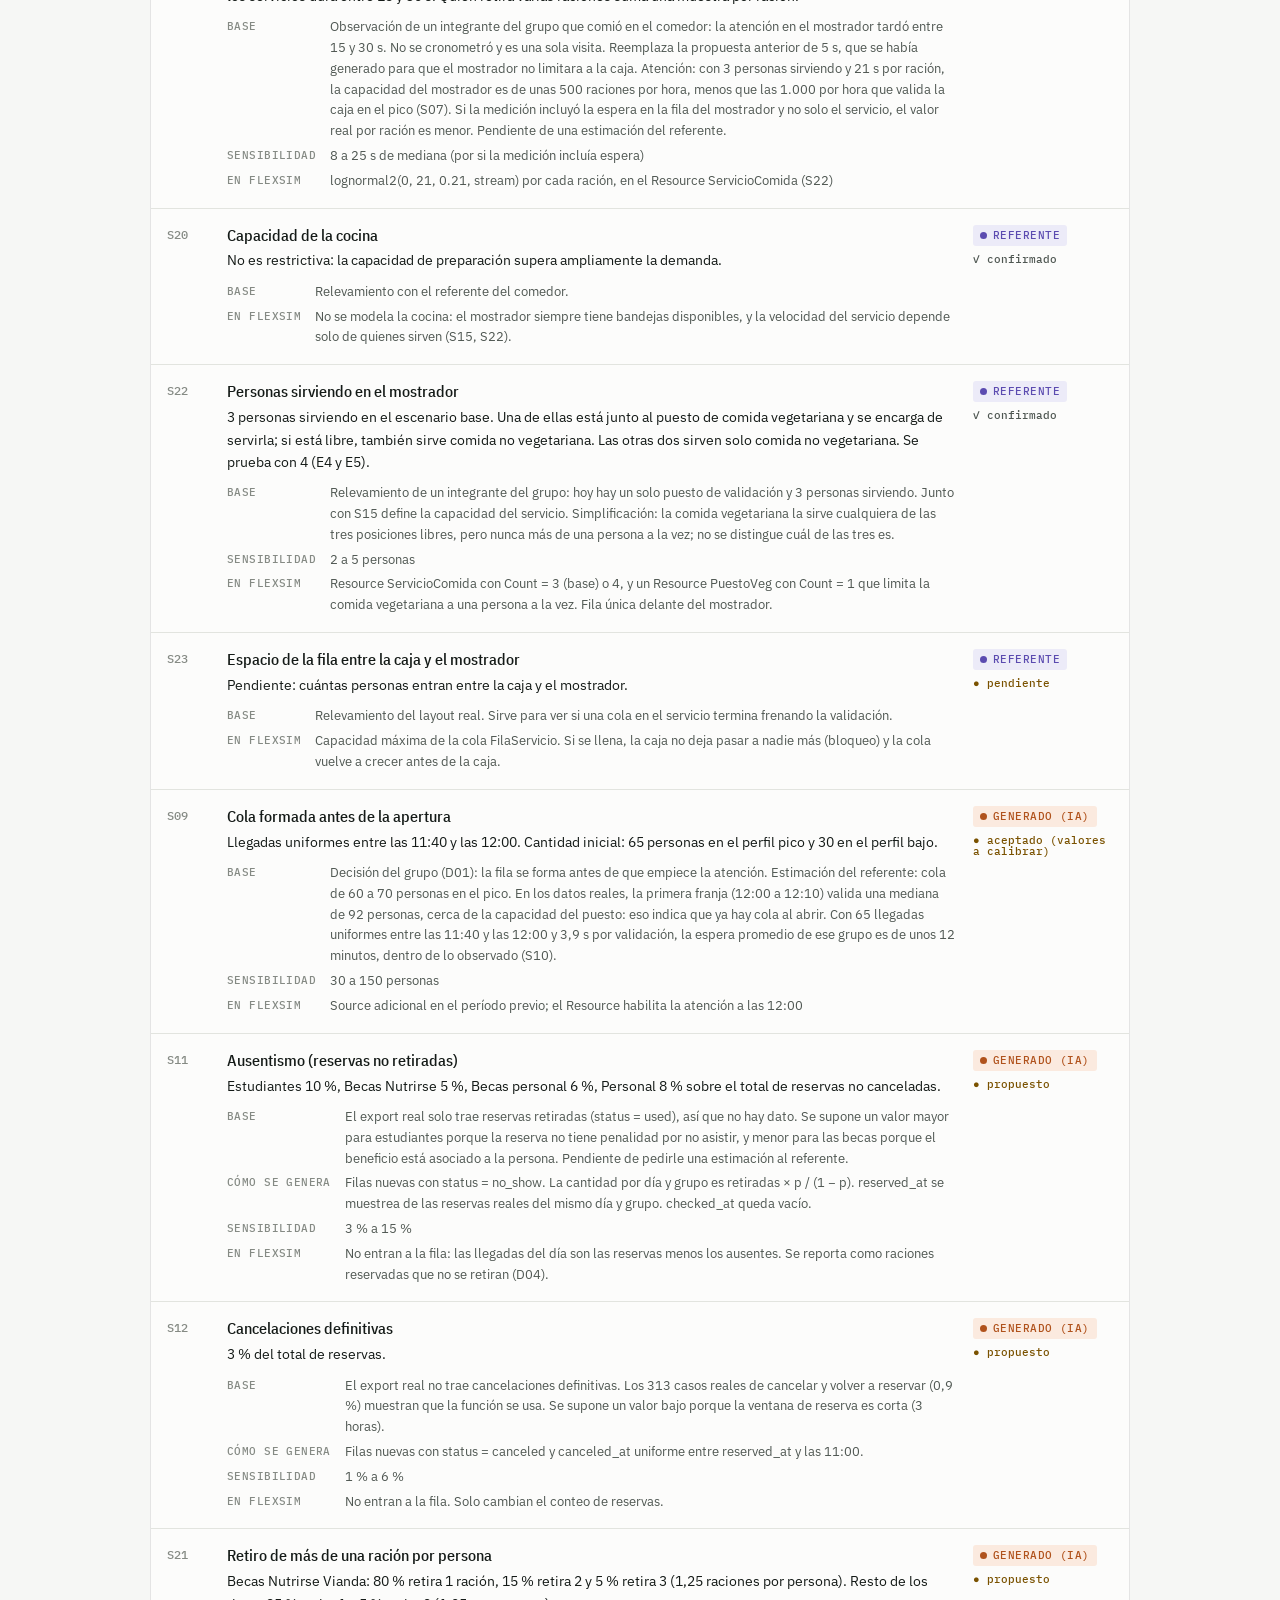
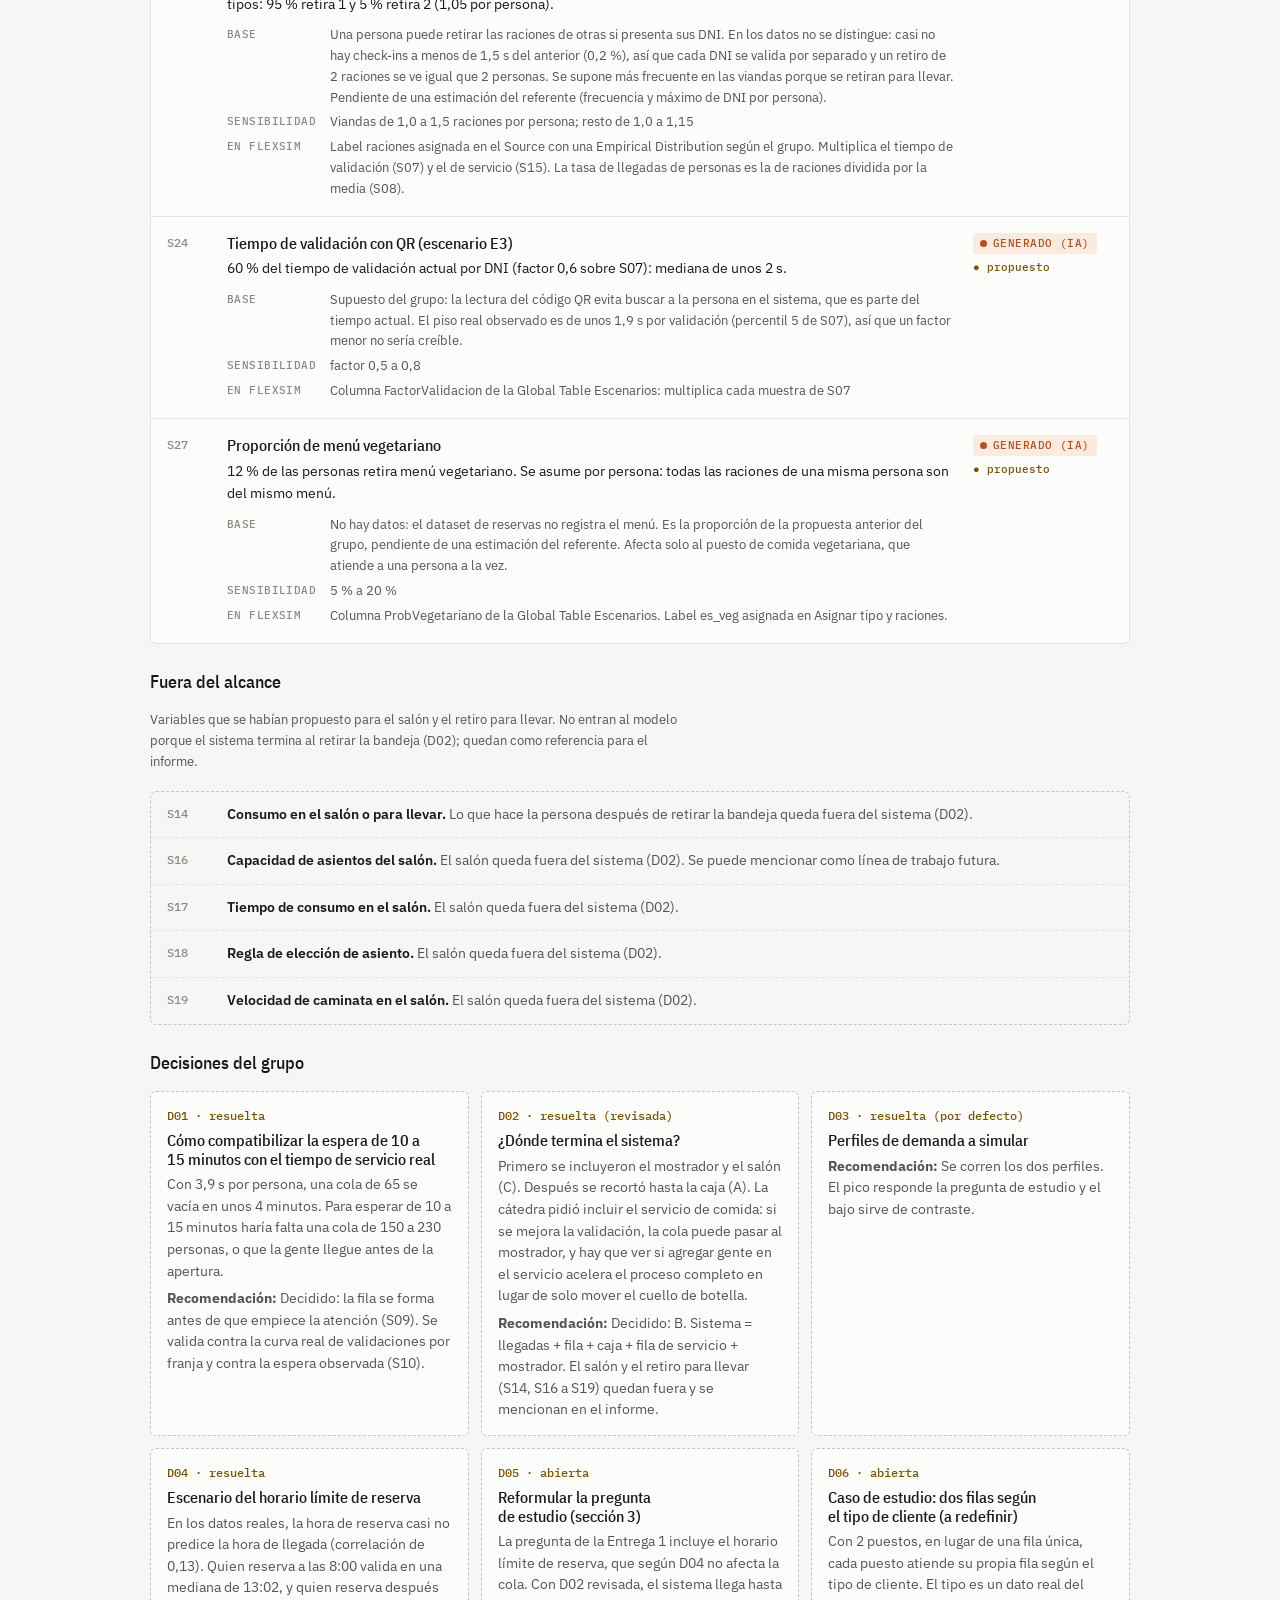
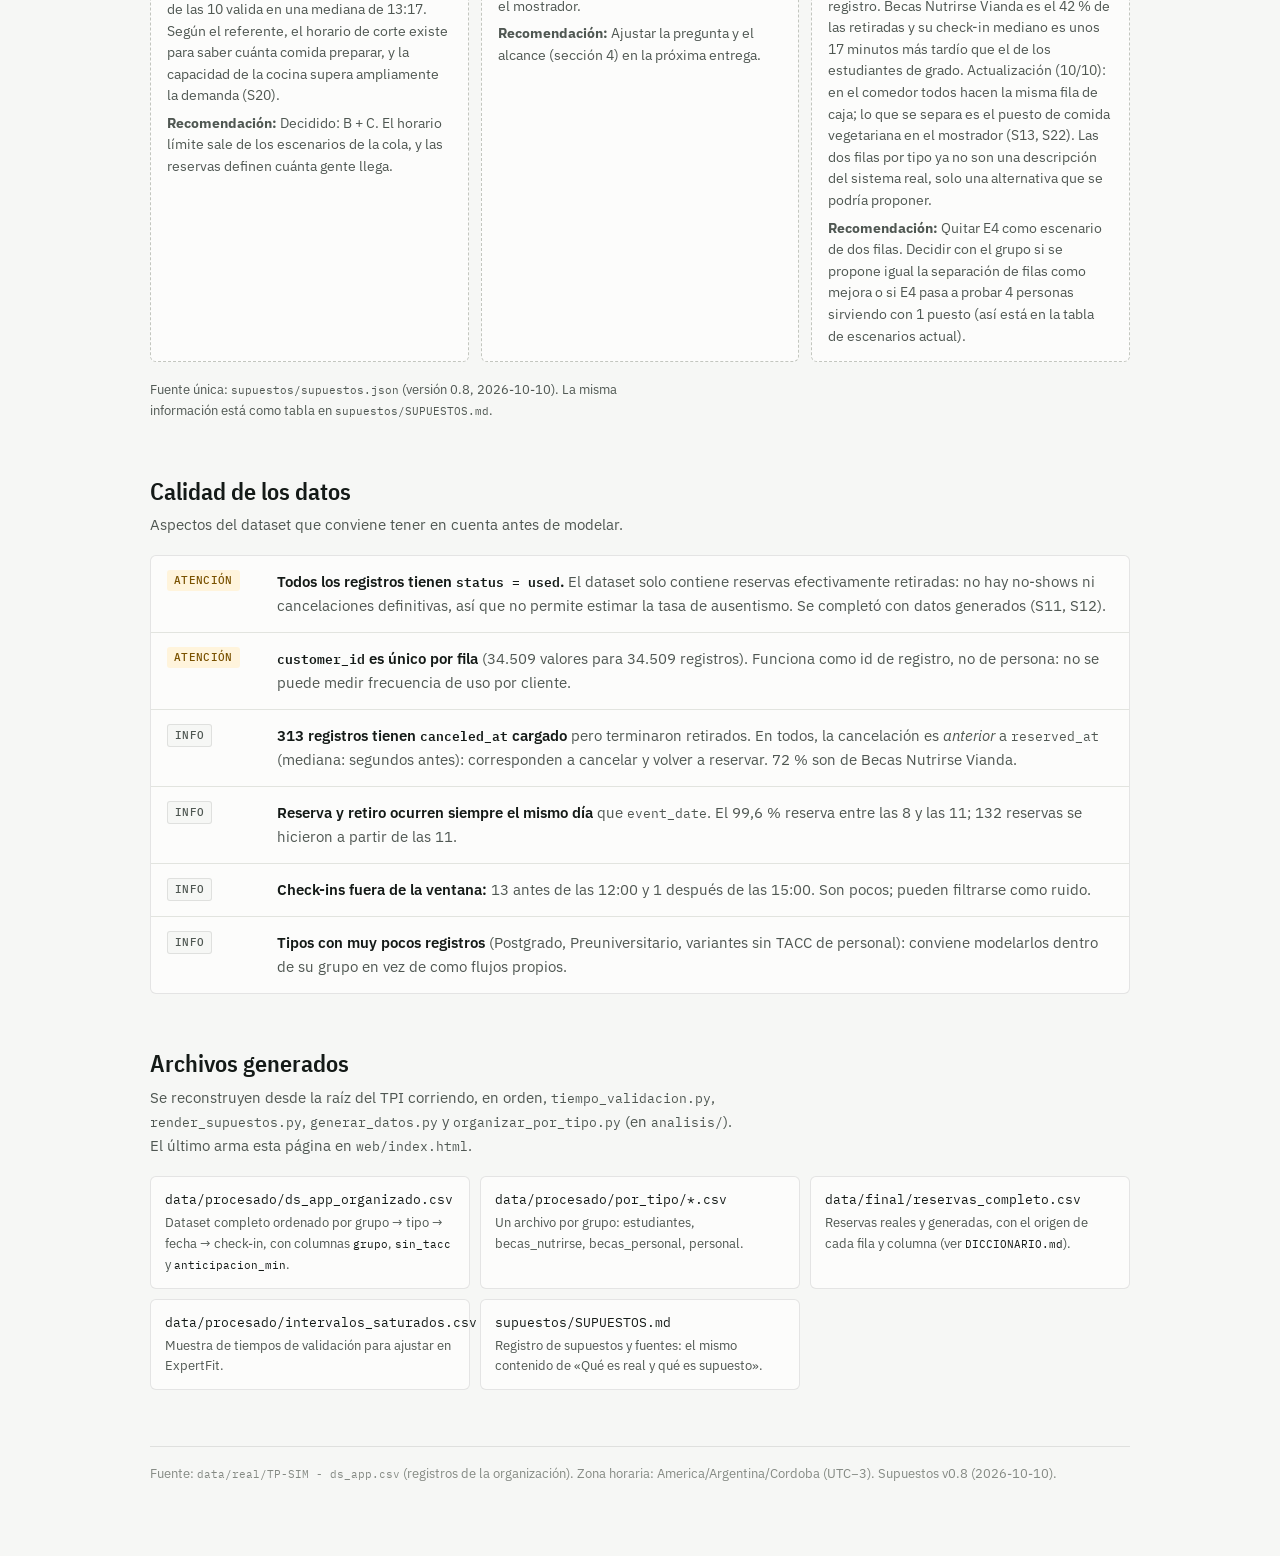
==== commit e29852ab: "Servicio con 3 personas y menú vegetariano; script de validación - Supuestos v0.8: S15 (21 s por rac" ====
--- a/web/index.html
+++ b/web/index.html
@@ -1072,8 +1072,8 @@
  }
 };
 const S = {
- "version": "0.7",
- "actualizado": "2026-09-30",
+ "version": "0.8",
+ "actualizado": "2026-10-10",
  "origenes": {
   "registro": "Registros de la organización: dataset de reservas del comedor (data/real/TP-SIM - ds_app.csv), sin modificar.",
   "derivado": "Calculado por el grupo a partir de los registros de la organización, con un script reproducible en analisis/.",
@@ -1269,11 +1269,11 @@
   },
   {
    "id": "S13",
-   "variable": "Menú: con o sin TACC",
+   "variable": "Menú: vegetariano o no, con o sin TACC, vianda o bandeja",
    "origen": "derivado",
-   "valor": "El menú solo se distingue por ser con o sin TACC, y eso viene del tipo de cliente (dato real): 1 % de las raciones es sin TACC. No hay menú vegetariano.",
-   "flexsim": "Label sin_tacc asignada en el Source junto con el tipo. Es informativa: no cambia la fila ni el tiempo de servicio.",
-   "base": "Relevamiento con el grupo. Reemplaza la propuesta anterior de un 12 % de menú vegetariano, que se descarta.",
+   "valor": "Hay menú vegetariano y no vegetariano (S27). El tipo de cliente da el dato real de vianda y sin TACC: 1 % de las raciones es sin TACC. Quienes retiran vianda traen su propio tupper y se les sirve ahí; el resto recibe una bandeja que está en la zona de servicio. Todos hacen la misma fila de caja.",
+   "flexsim": "Labels grupo, tipo, sin_tacc y es_vianda en el Source (informativas, no cambian la fila ni el tiempo de servicio) y es_veg, que decide en el mostrador qué persona atiende.",
+   "base": "Relevamiento del grupo (10/10). Corrige la versión anterior, que descartaba el menú vegetariano: sí existe y se sirve en un puesto aparte, por lo que lo único que separa a las personas es ese puesto. La fila no se divide.",
    "estado": "confirmado",
    "usado_en": [
     "modelo"
@@ -1301,18 +1301,18 @@
   {
    "id": "S15",
    "variable": "Tiempo de servicio en el mostrador por ración",
-   "origen": "generado",
-   "valor": "Lognormal con una mediana de 5 s y sigma de 0,4 (media de unos 5,4 s) por ración y por persona que sirve. Quien retira varias raciones suma una muestra por ración.",
-   "flexsim": "lognormal2(0, 5, 0.4, stream) por cada ración, en el Resource ServicioComida (S22)",
-   "base": "No se puede medir. Hoy la cola se forma antes de la caja y no en el mostrador (S10), así que la capacidad del servicio tiene que superar el ritmo máximo observado en la caja: 168 raciones en 10 minutos (1.008 por hora). Con 2 personas sirviendo, eso pide menos de 7,1 s por ración. Con 5 s de mediana la capacidad es de unas 1.330 raciones por hora: alcanza con 1 puesto de validación (924 por hora) pero no con 2 (1.848 por hora). Es el caso que pide estudiar la cátedra: si se mejora la caja, la cola puede pasar al mostrador. Pendiente de una estimación del referente.",
+   "origen": "referente",
+   "valor": "Lognormal con una mediana de 21 s y sigma de 0.21 (media de unos 21.5 s) por ración. Con estos valores, el 90 % de los servicios dura entre 15 y 30 s. Quien retira varias raciones suma una muestra por ración.",
+   "flexsim": "lognormal2(0, 21, 0.21, stream) por cada ración, en el Resource ServicioComida (S22)",
+   "base": "Observación de un integrante del grupo que comió en el comedor: la atención en el mostrador tardó entre 15 y 30 s. No se cronometró y es una sola visita. Reemplaza la propuesta anterior de 5 s, que se había generado para que el mostrador no limitara a la caja. Atención: con 3 personas sirviendo y 21 s por ración, la capacidad del mostrador es de unas 500 raciones por hora, menos que las 1.000 por hora que valida la caja en el pico (S07). Si la medición incluyó la espera en la fila del mostrador y no solo el servicio, el valor real por ración es menor. Pendiente de una estimación del referente.",
    "estado": "propuesto",
-   "sensibilidad": "3 a 8 s de mediana",
+   "sensibilidad": "8 a 25 s de mediana (por si la medición incluía espera)",
    "usado_en": [
     "modelo"
    ],
    "parametros": {
-    "mediana_s": 5,
-    "sigma": 0.4
+    "mediana_s": 21,
+    "sigma": 0.21
    }
   },
   {
@@ -1406,18 +1406,18 @@
   {
    "id": "S22",
    "variable": "Personas sirviendo en el mostrador",
-   "origen": "generado",
-   "valor": "2 en el escenario base. Se prueba con 3 (E5).",
-   "flexsim": "Resource ServicioComida con Count = 2 (base) o 3 (E5), con una fila única delante",
-   "base": "Supuesto del grupo, pendiente de confirmar con el referente. Junto con S15 define la capacidad del servicio.",
-   "estado": "propuesto",
-   "sensibilidad": "1 a 4 personas",
+   "origen": "referente",
+   "valor": "3 personas sirviendo en el escenario base. Una de ellas está junto al puesto de comida vegetariana y se encarga de servirla; si está libre, también sirve comida no vegetariana. Las otras dos sirven solo comida no vegetariana. Se prueba con 4 (E4 y E5).",
+   "flexsim": "Resource ServicioComida con Count = 3 (base) o 4, y un Resource PuestoVeg con Count = 1 que limita la comida vegetariana a una persona a la vez. Fila única delante del mostrador.",
+   "base": "Relevamiento de un integrante del grupo: hoy hay un solo puesto de validación y 3 personas sirviendo. Junto con S15 define la capacidad del servicio. Simplificación: la comida vegetariana la sirve cualquiera de las tres posiciones libres, pero nunca más de una persona a la vez; no se distingue cuál de las tres es.",
+   "estado": "confirmado",
+   "sensibilidad": "2 a 5 personas",
    "usado_en": [
     "modelo"
    ],
    "parametros": {
-    "servidores_base": 2,
-    "servidores_extra": 3
+    "servidores_base": 3,
+    "servidores_extra": 4
    }
   },
   {
@@ -1475,6 +1475,22 @@
     "fecha": "2026-08-18",
     "desde": "12:10",
     "duracion_min": 14
+   }
+  },
+  {
+   "id": "S27",
+   "variable": "Proporción de menú vegetariano",
+   "origen": "generado",
+   "valor": "12 % de las personas retira menú vegetariano. Se asume por persona: todas las raciones de una misma persona son del mismo menú.",
+   "flexsim": "Columna ProbVegetariano de la Global Table Escenarios. Label es_veg asignada en Asignar tipo y raciones.",
+   "base": "No hay datos: el dataset de reservas no registra el menú. Es la proporción de la propuesta anterior del grupo, pendiente de una estimación del referente. Afecta solo al puesto de comida vegetariana, que atiende a una persona a la vez.",
+   "estado": "propuesto",
+   "sensibilidad": "5 % a 20 %",
+   "usado_en": [
+    "modelo"
+   ],
+   "parametros": {
+    "prob_veg": 0.12
    }
   }
  ],
@@ -1537,20 +1553,19 @@
   },
   {
    "id": "D06",
-   "tema": "Caso de estudio: dos filas según el tipo de cliente",
-   "detalle": "Con 2 puestos, en lugar de una fila única, cada puesto atiende su propia fila según el tipo de cliente. El tipo es un dato real del registro. Becas Nutrirse Vianda es el 42 % de las retiradas y su check-in mediano es unos 17 minutos más tardío que el de los estudiantes de grado.",
+   "tema": "Caso de estudio: dos filas según el tipo de cliente (a redefinir)",
+   "detalle": "Con 2 puestos, en lugar de una fila única, cada puesto atiende su propia fila según el tipo de cliente. El tipo es un dato real del registro. Becas Nutrirse Vianda es el 42 % de las retiradas y su check-in mediano es unos 17 minutos más tardío que el de los estudiantes de grado. Actualización (10/10): en el comedor todos hacen la misma fila de caja; lo que se separa es el puesto de comida vegetariana en el mostrador (S13, S22). Las dos filas por tipo ya no son una descripción del sistema real, solo una alternativa que se podría proponer.",
    "opciones": [
     "A) Fila de viandas (Becas Nutrirse Vianda) y fila general (el resto). Reparto de 42 % y 58 %.",
     "B) Fila de estudiantes y fila de becas y personal. Reparto de 49 % y 51 %.",
     "C) Comparar A y B contra 2 puestos con fila única (E1)."
    ],
-   "recomendacion": "Proponer A, que separa el flujo con un patrón de llegada distinto, y compararla contra 2 puestos con fila única (E1): la fila única suele dar menos espera promedio, así que la separación se justifica solo si reduce la espera de algún grupo.",
+   "recomendacion": "Quitar E4 como escenario de dos filas. Decidir con el grupo si se propone igual la separación de filas como mejora o si E4 pasa a probar 4 personas sirviendo con 1 puesto (así está en la tabla de escenarios actual).",
    "estado": "abierta"
   }
  ],
  "semilla": 2026
-}
-;
+};
 const G = ["Estudiantes","Becas Nutrirse","Becas personal","Personal"];
 const COL = {"Estudiantes":"var(--s1)","Becas Nutrirse":"var(--s2)","Becas personal":"var(--s3)","Personal":"var(--s4)"};
 const nf = new Intl.NumberFormat("es-AR");
